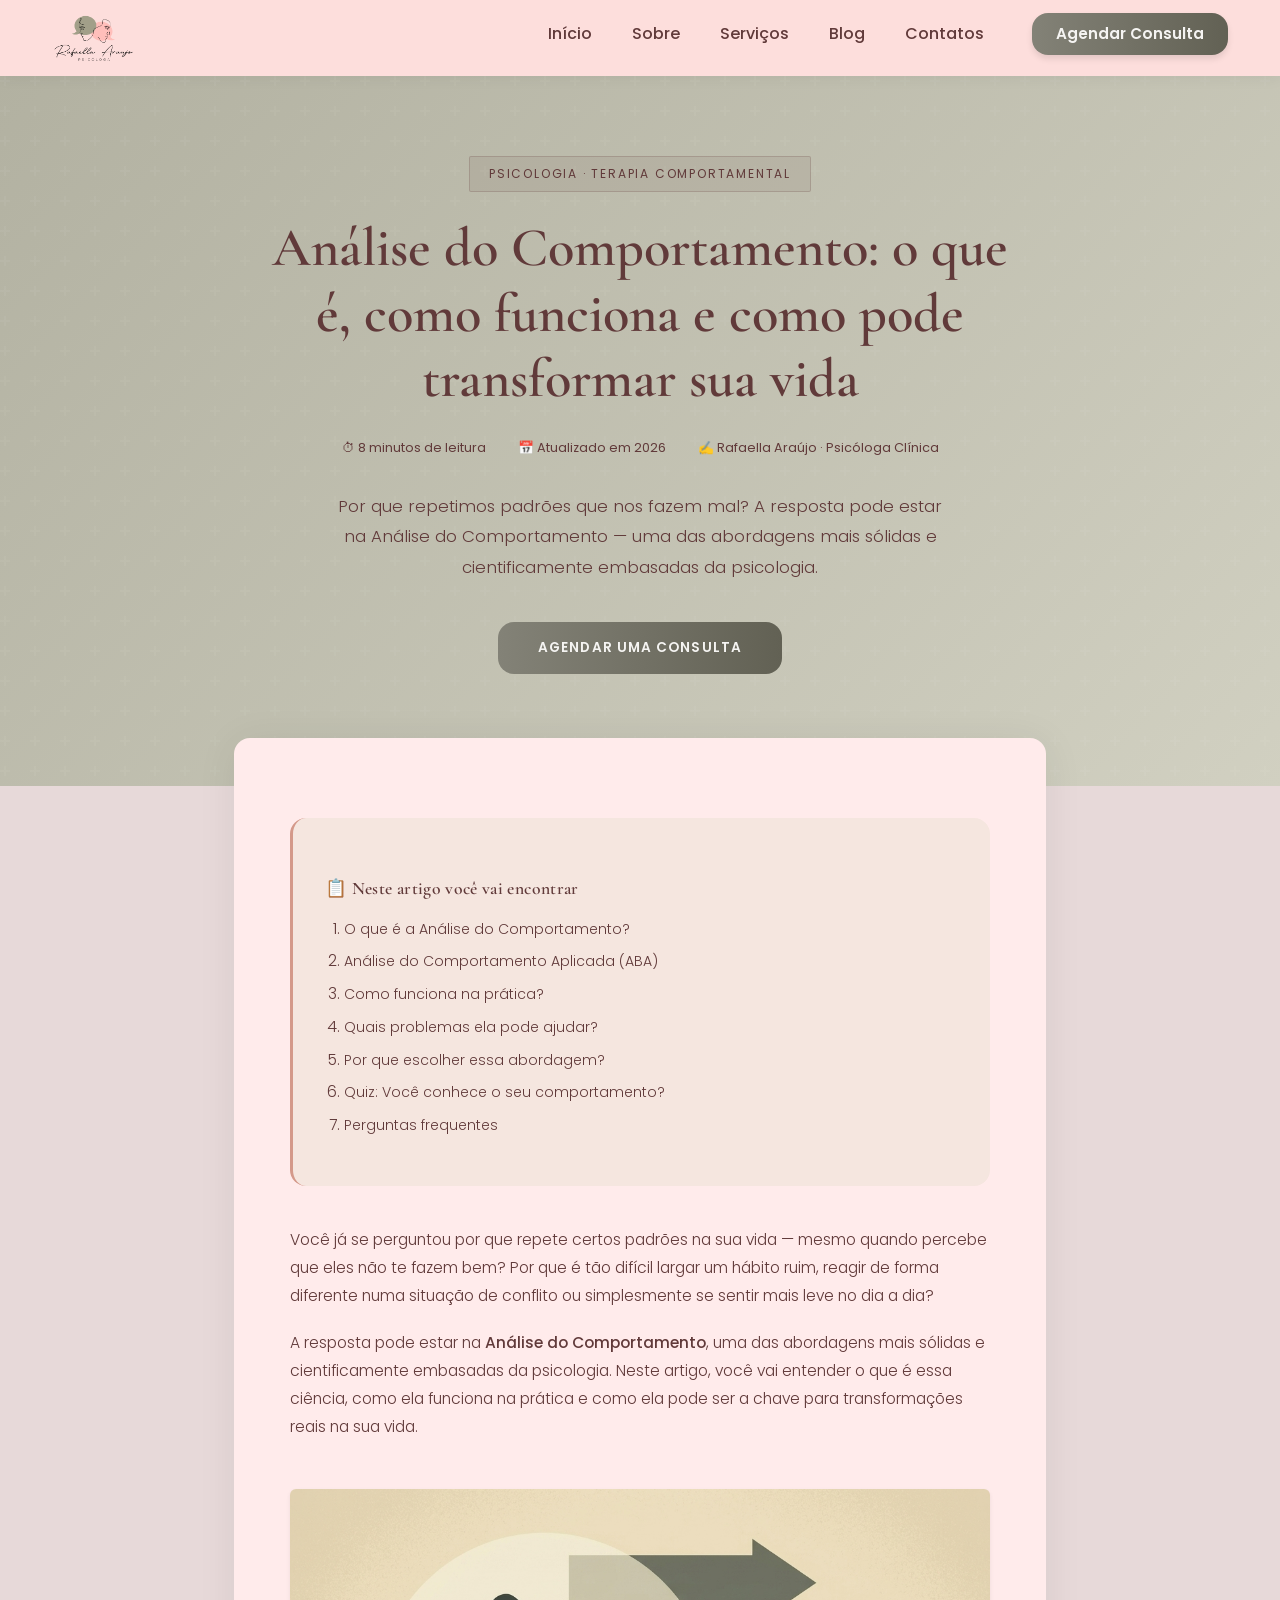
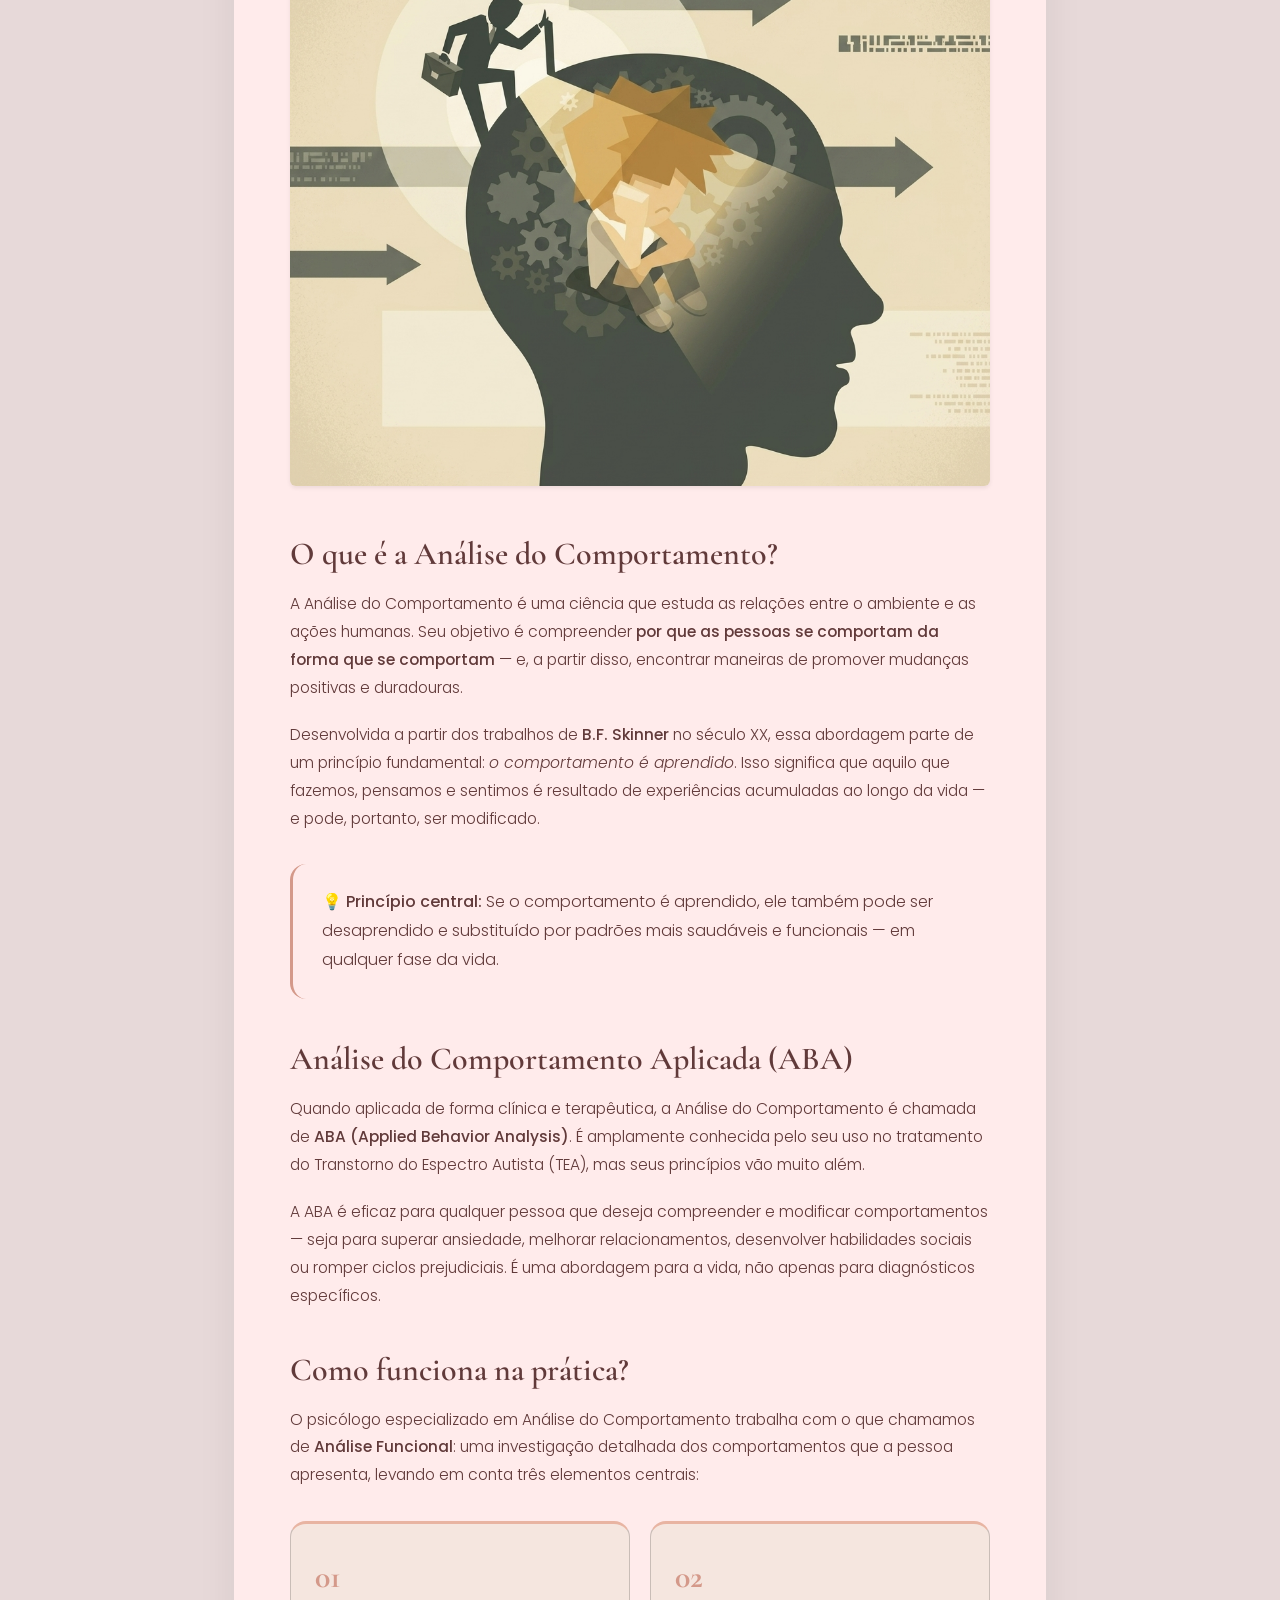
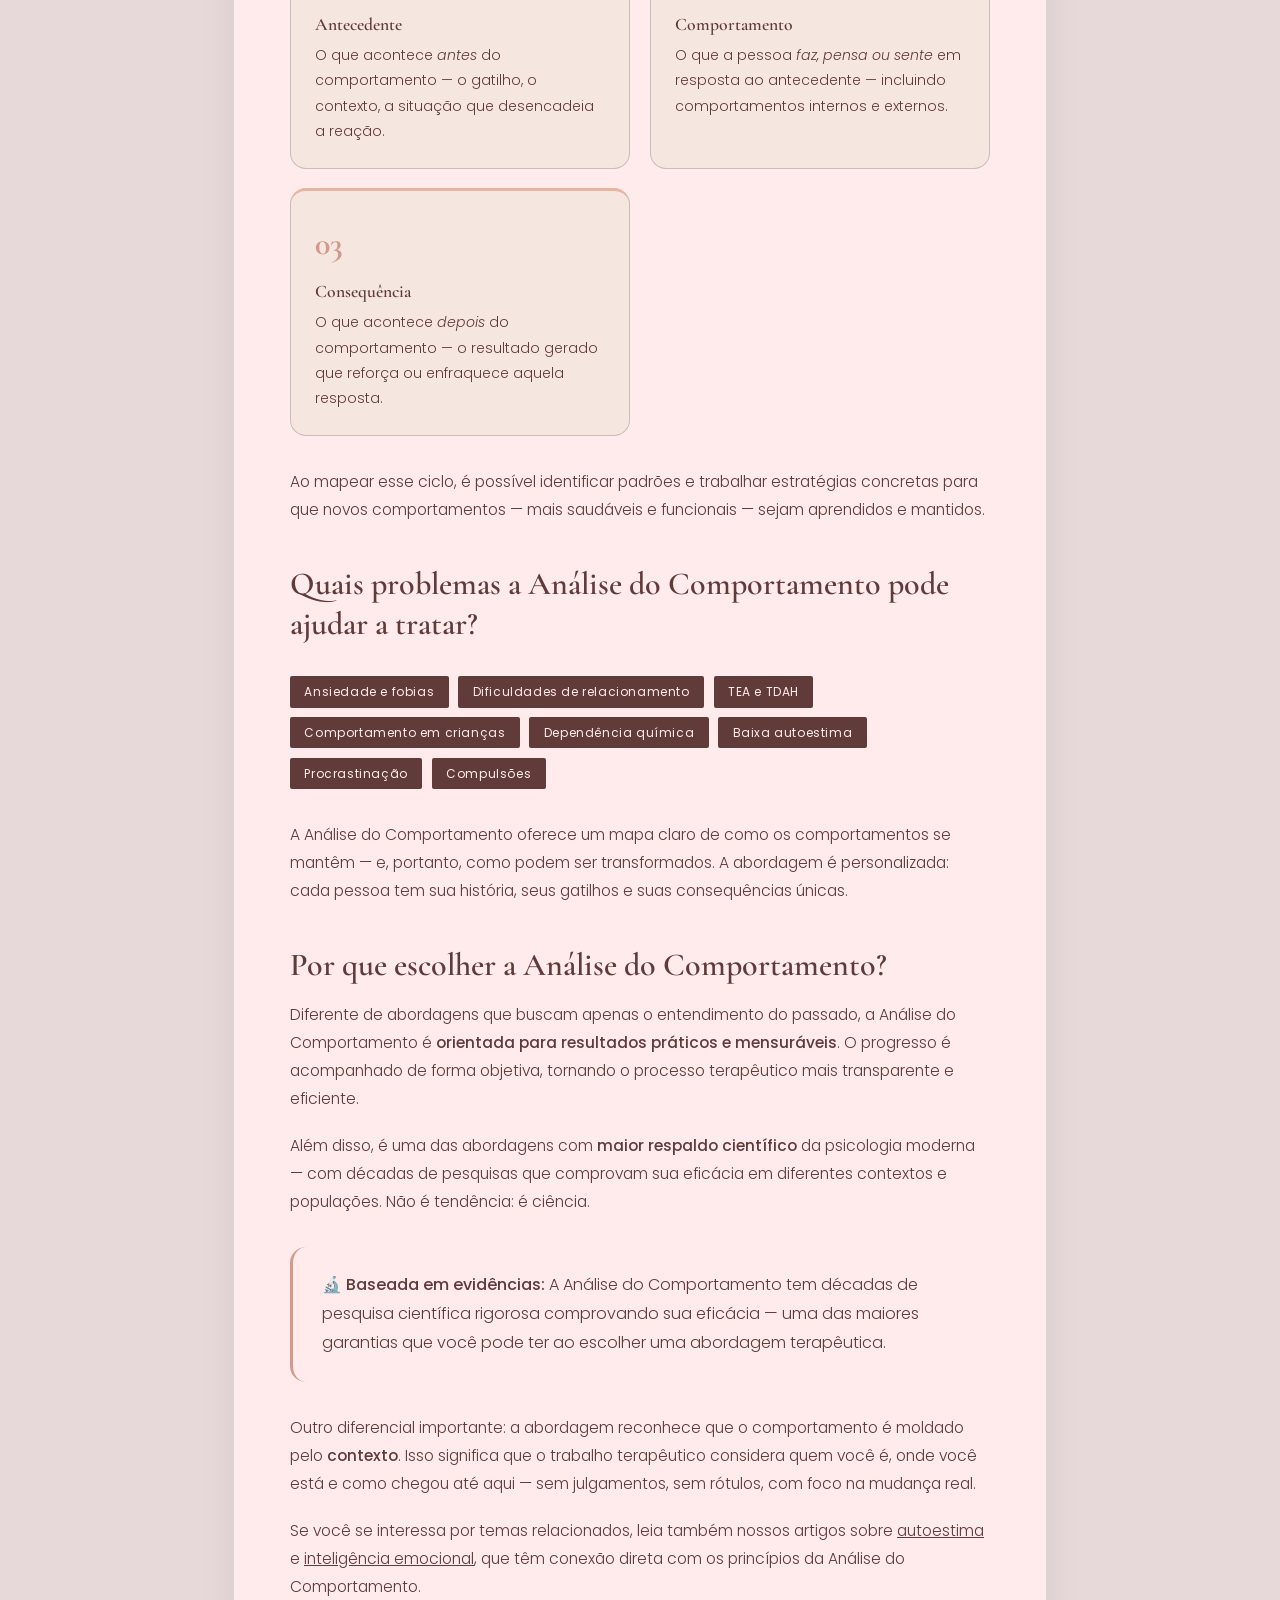
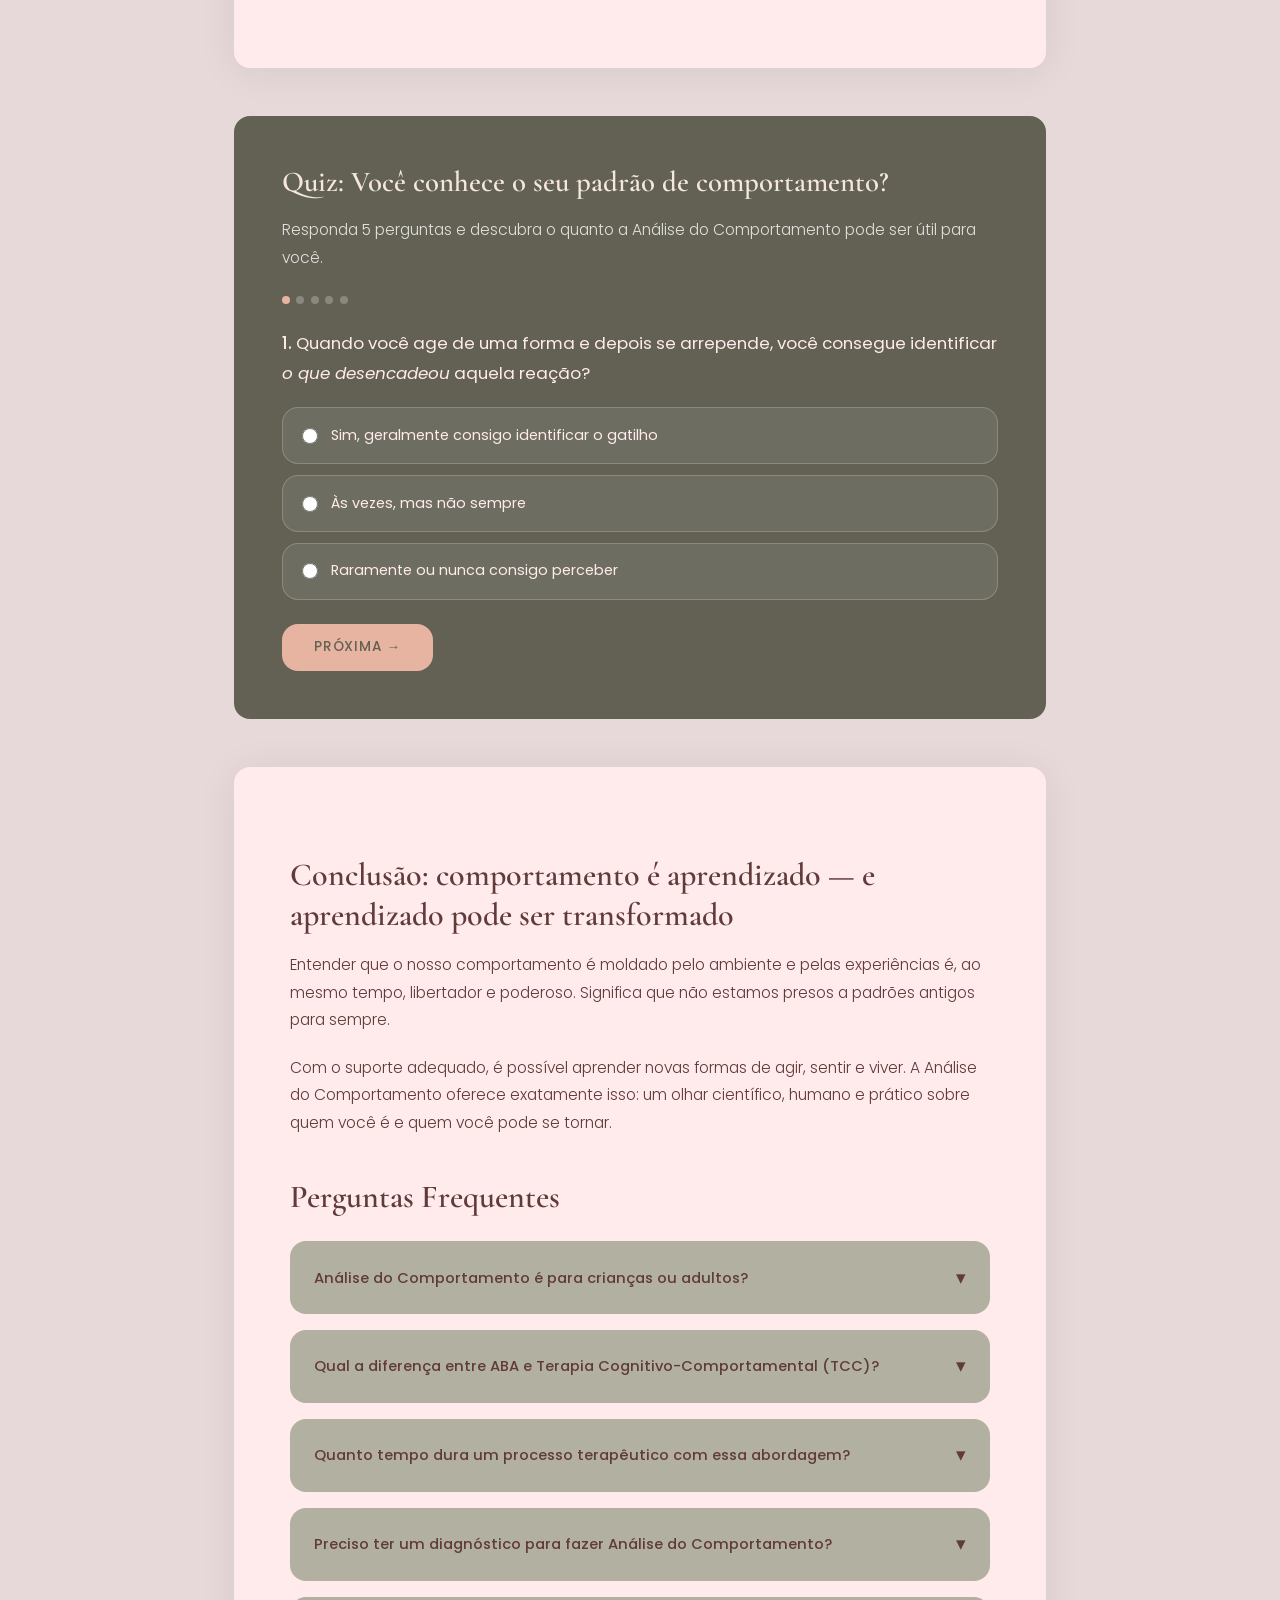
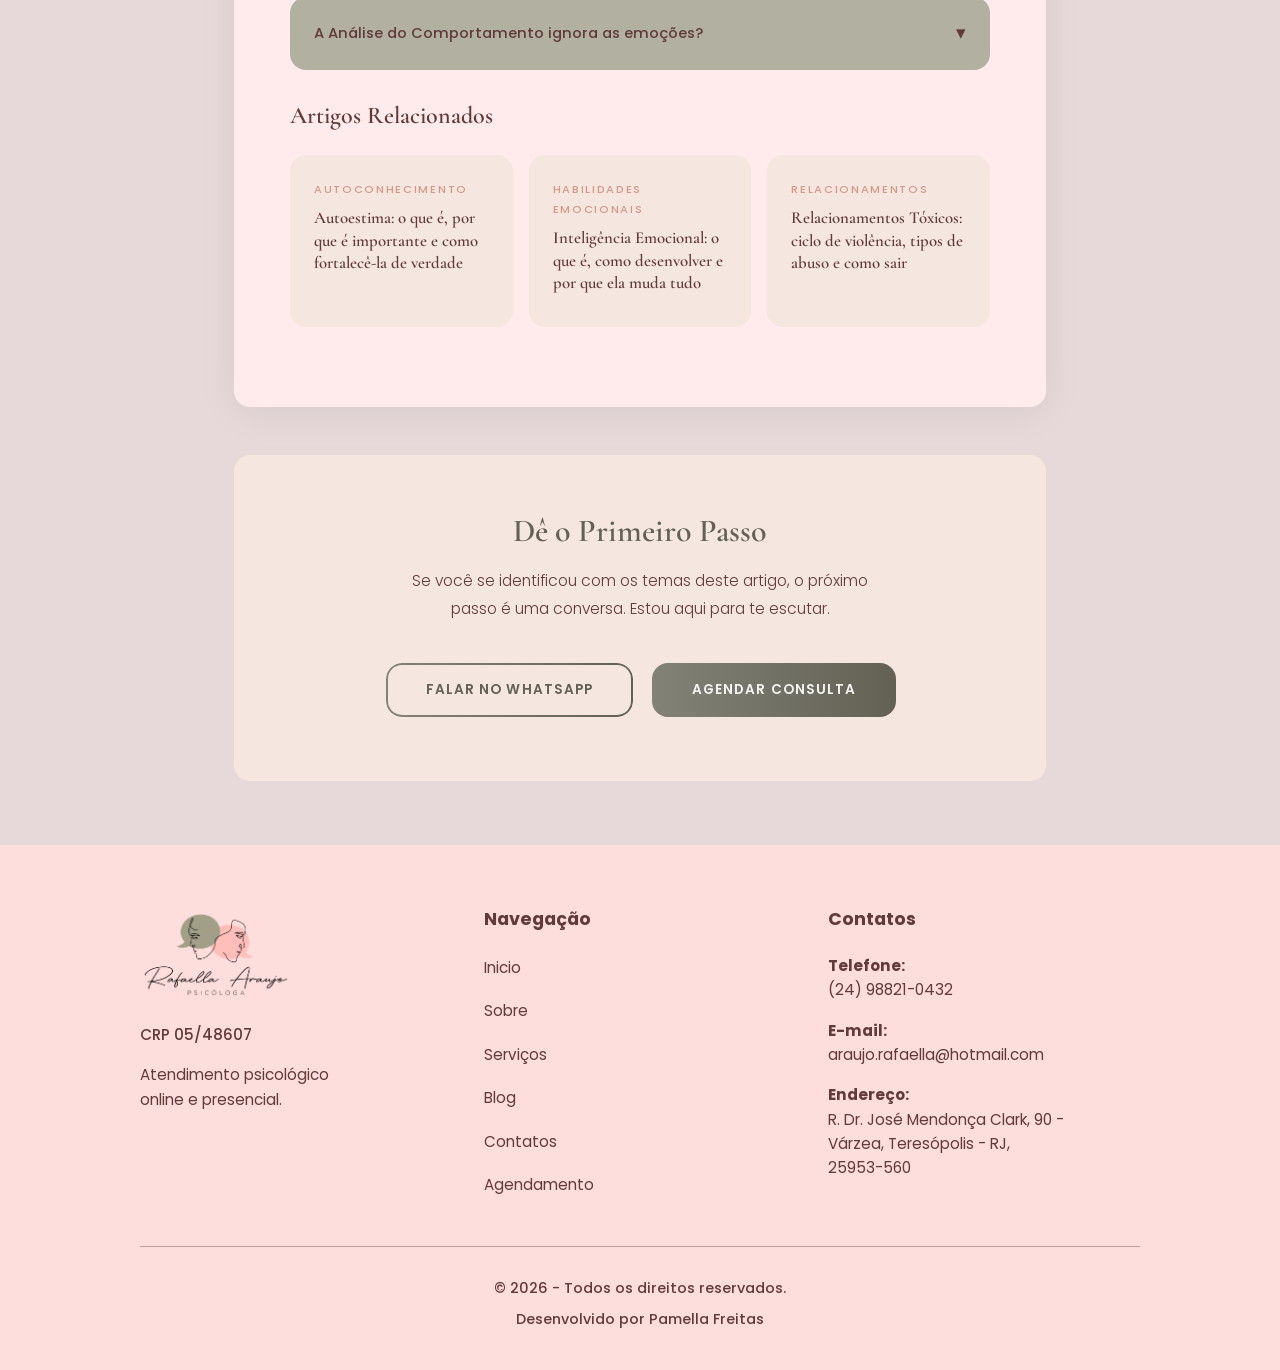
==== index.html @ 33fc3a4e "Atualização do site" ====
<!DOCTYPE html>
<html lang="pt-BR">

<head>
  <meta charset="UTF-8">
  <meta name="viewport" content="width=device-width, initial-scale=1.0">
  <title>Análise do Comportamento: o que é, como funciona e como pode transformar sua vida | Rafaella Araújo</title>
  <meta name="description"
    content="Entenda o que é a Análise do Comportamento, como essa abordagem psicológica funciona na prática e de que forma ela pode ajudar você a mudar hábitos, superar dificuldades emocionais e viver com mais qualidade.">
  <meta name="keywords"
    content="análise do comportamento, terapia comportamental, ABA, modificação de comportamento, psicologia comportamental, análise funcional">
  <meta name="author" content="Rafaella Araújo — Psicóloga Clínica">
  <meta name="robots" content="index, follow">
  <link rel="canonical" href="https://rafaellaaraujo.com.br/blog/analise-do-comportamento">
  <meta property="og:title" content="Análise do Comportamento: o que é, como funciona e como pode transformar sua vida">
  <meta property="og:description"
    content="Entenda o que é a Análise do Comportamento e como ela pode ajudar você a transformar hábitos e superar dificuldades emocionais.">
  <meta property="og:type" content="article">
  <meta property="og:url" content="https://rafaellaaraujo.com.br/blog/analise-do-comportamento">
  <meta property="og:locale" content="pt_BR">
  <meta name="twitter:card" content="summary_large_image">
  <meta name="twitter:title"
    content="Análise do Comportamento: o que é, como funciona e como pode transformar sua vida">
  <meta name="twitter:description" content="Entenda o que é a Análise do Comportamento e como ela pode ajudar você.">
  <script type="application/ld+json">
  {
    "@context": "https://schema.org",
    "@type": "BlogPosting",
    "headline": "Análise do Comportamento: o que é, como funciona e como pode transformar sua vida",
    "description": "Entenda o que é a Análise do Comportamento, como essa abordagem psicológica funciona na prática e de que forma ela pode ajudar você a mudar hábitos, superar dificuldades emocionais e viver com mais qualidade.",
    "author": {"@type": "Person", "name": "Rafaella Araújo", "jobTitle": "Psicóloga Clínica"},
    "publisher": {"@type": "Organization", "name": "Rafaella Araújo Psicologia"},
    "datePublished": "2025-01-01",
    "inLanguage": "pt-BR",
    "url": "https://rafaellaaraujo.com.br/blog/analise-do-comportamento",
    "keywords": ["análise do comportamento", "terapia comportamental", "ABA", "psicologia"]
  }
  </script>
  <link
    href="https://fonts.googleapis.com/css2?family=Cormorant+Garamond:ital,wght@0,300;0,400;0,500;0,600;0,700;1,300;1,400;1,600&family=Poppins:wght@300;400;500;600&display=swap"
    rel="stylesheet">
  <link href="https://cdn.jsdelivr.net/npm/bootstrap@5.3.3/dist/css/bootstrap.min.css" rel="stylesheet"
    integrity="sha384-QWTKZyjpPEjISv5WaRU9OFeRpok6YctnYmDr5pNlyT2bRjXh0JMhjY6hW+ALEwIH" crossorigin="anonymous">
  <link rel="stylesheet" href="blog.css">
</head>

<body>

  <nav class="navbar navbar-expand-lg my-custom-nav" aria-label="Navegação principal">
    <div class="container-fluid container-nav">
      <a class="navbar-brand" href="/">
        <img src="img/logo-rafaela.png" alt="Rafaella Araújo" class="custom-logo">
      </a>
      <button class="navbar-toggler custom-toggler" type="button" data-bs-toggle="collapse" data-bs-target="#navMenu"
        aria-controls="navMenu" aria-expanded="false" aria-label="Toggle navigation">
        <span class="navbar-toggler-icon"></span>
      </button>
      <div class="collapse navbar-collapse" id="navMenu">
        <ul class="navbar-nav ms-auto align-items-center custom-nav-ul">
          <li class="nav-item"><a class="nav-link" href="/">Início</a></li>
          <li class="nav-item"><a class="nav-link" href="/sobre">Sobre</a></li>
          <li class="nav-item"><a class="nav-link" href="/servicos">Serviços</a></li>
          <li class="nav-item"><a class="nav-link" href="/blog">Blog</a></li>
          <li class="nav-item"><a class="nav-link" href="/contatos">Contatos</a></li>
          <li class="nav-item ms-lg-3 mt-3 mt-lg-0"><a class="btn custom-nav-btn" href="https://wa.me/5524988210432"
              target="_blank" rel="noopener noreferrer">Agendar Consulta</a></li>
        </ul>
      </div>
    </div>
  </nav>

  <header class="hero hero-analise">
    <span class="hero-badge">Psicologia · Terapia Comportamental</span>
    <h1>Análise do Comportamento: o que é, como funciona e como pode transformar sua vida</h1>
    <div class="hero-meta">
      <span>⏱ 8 minutos de leitura</span>
      <span>📅 Atualizado em 2026</span>
      <span>✍️ Rafaella Araújo · Psicóloga Clínica</span>
    </div>
    <p class="hero-intro">Por que repetimos padrões que nos fazem mal? A resposta pode estar na Análise do Comportamento
      — uma das abordagens mais sólidas e cientificamente embasadas da psicologia.</p>
    <a href="https://wa.me/5524988210432" class="btn-hero btn-hero-analise" target="_blank"
      rel="noopener noreferrer">Agendar uma Consulta</a>
  </header>

  <div class="page-wrap">
    <article class="article-card">

      <nav class="toc" aria-label="Índice do artigo">
        <h3>📋 Neste artigo você vai encontrar</h3>
        <ol>
          <li><a href="#oque-e">O que é a Análise do Comportamento?</a></li>
          <li><a href="#aba">Análise do Comportamento Aplicada (ABA)</a></li>
          <li><a href="#pratica">Como funciona na prática?</a></li>
          <li><a href="#problemas">Quais problemas ela pode ajudar?</a></li>
          <li><a href="#por-que">Por que escolher essa abordagem?</a></li>
          <li><a href="#quiz">Quiz: Você conhece o seu comportamento?</a></li>
          <li><a href="#faq">Perguntas frequentes</a></li>
        </ol>
      </nav>

      <section>
        <p>Você já se perguntou por que repete certos padrões na sua vida — mesmo quando percebe que eles não te fazem
          bem? Por que é tão difícil largar um hábito ruim, reagir de forma diferente numa situação de conflito ou
          simplesmente se sentir mais leve no dia a dia?</p>
        <p>A resposta pode estar na <strong>Análise do Comportamento</strong>, uma das abordagens mais sólidas e
          cientificamente embasadas da psicologia. Neste artigo, você vai entender o que é essa ciência, como ela
          funciona na prática e como ela pode ser a chave para transformações reais na sua vida.</p>

        <div class="text-center my-5">
          <img src="img/analise-comportamental.png" class="img-fluid rounded shadow-sm"
            alt="Ilustração sobre Análise do Comportamento">
        </div>
      </section>

      <section id="oque-e">
        <h2>O que é a Análise do Comportamento?</h2>
        <p>A Análise do Comportamento é uma ciência que estuda as relações entre o ambiente e as ações humanas. Seu
          objetivo é compreender <strong>por que as pessoas se comportam da forma que se comportam</strong> — e, a
          partir disso, encontrar maneiras de promover mudanças positivas e duradouras.</p>
        <p>Desenvolvida a partir dos trabalhos de <strong>B.F. Skinner</strong> no século XX, essa abordagem parte de um
          princípio fundamental: <em>o comportamento é aprendido</em>. Isso significa que aquilo que fazemos, pensamos e
          sentimos é resultado de experiências acumuladas ao longo da vida — e pode, portanto, ser modificado.</p>
        <div class="highlight">
          <p>💡 <strong>Princípio central:</strong> Se o comportamento é aprendido, ele também pode ser desaprendido e
            substituído por padrões mais saudáveis e funcionais — em qualquer fase da vida.</p>
        </div>
      </section>

      <section id="aba">
        <h2>Análise do Comportamento Aplicada (ABA)</h2>
        <p>Quando aplicada de forma clínica e terapêutica, a Análise do Comportamento é chamada de <strong>ABA (Applied
            Behavior Analysis)</strong>. É amplamente conhecida pelo seu uso no tratamento do Transtorno do Espectro
          Autista (TEA), mas seus princípios vão muito além.</p>
        <p>A ABA é eficaz para qualquer pessoa que deseja compreender e modificar comportamentos — seja para superar
          ansiedade, melhorar relacionamentos, desenvolver habilidades sociais ou romper ciclos prejudiciais. É uma
          abordagem para a vida, não apenas para diagnósticos específicos.</p>
      </section>

      <section id="pratica">
        <h2>Como funciona na prática?</h2>
        <p>O psicólogo especializado em Análise do Comportamento trabalha com o que chamamos de <strong>Análise
            Funcional</strong>: uma investigação detalhada dos comportamentos que a pessoa apresenta, levando em conta
          três elementos centrais:</p>

        <div class="cards-grid">
          <div class="card">
            <div class="card-num">01</div>
            <h4>Antecedente</h4>
            <p>O que acontece <em>antes</em> do comportamento — o gatilho, o contexto, a situação que desencadeia a
              reação.</p>
          </div>
          <div class="card">
            <div class="card-num">02</div>
            <h4>Comportamento</h4>
            <p>O que a pessoa <em>faz, pensa ou sente</em> em resposta ao antecedente — incluindo comportamentos
              internos e externos.</p>
          </div>
          <div class="card">
            <div class="card-num">03</div>
            <h4>Consequência</h4>
            <p>O que acontece <em>depois</em> do comportamento — o resultado gerado que reforça ou enfraquece aquela
              resposta.</p>
          </div>
        </div>

        <p>Ao mapear esse ciclo, é possível identificar padrões e trabalhar estratégias concretas para que novos
          comportamentos — mais saudáveis e funcionais — sejam aprendidos e mantidos.</p>
      </section>

      <section id="problemas">
        <h2>Quais problemas a Análise do Comportamento pode ajudar a tratar?</h2>
        <div class="tags">
          <span class="tag">Ansiedade e fobias</span>
          <span class="tag">Dificuldades de relacionamento</span>
          <span class="tag">TEA e TDAH</span>
          <span class="tag">Comportamento em crianças</span>
          <span class="tag">Dependência química</span>
          <span class="tag">Baixa autoestima</span>
          <span class="tag">Procrastinação</span>
          <span class="tag">Compulsões</span>
        </div>
        <p>A Análise do Comportamento oferece um mapa claro de como os comportamentos se mantêm — e, portanto, como
          podem ser transformados. A abordagem é personalizada: cada pessoa tem sua história, seus gatilhos e suas
          consequências únicas.</p>
      </section>

      <section id="por-que">
        <h2>Por que escolher a Análise do Comportamento?</h2>
        <p>Diferente de abordagens que buscam apenas o entendimento do passado, a Análise do Comportamento é
          <strong>orientada para resultados práticos e mensuráveis</strong>. O progresso é acompanhado de forma
          objetiva, tornando o processo terapêutico mais transparente e eficiente.</p>
        <p>Além disso, é uma das abordagens com <strong>maior respaldo científico</strong> da psicologia moderna — com
          décadas de pesquisas que comprovam sua eficácia em diferentes contextos e populações. Não é tendência: é
          ciência.</p>
        <div class="highlight">
          <p>🔬 <strong>Baseada em evidências:</strong> A Análise do Comportamento tem décadas de pesquisa científica
            rigorosa comprovando sua eficácia — uma das maiores garantias que você pode ter ao escolher uma abordagem
            terapêutica.</p>
        </div>
        <p>Outro diferencial importante: a abordagem reconhece que o comportamento é moldado pelo
          <strong>contexto</strong>. Isso significa que o trabalho terapêutico considera quem você é, onde você está e
          como chegou até aqui — sem julgamentos, sem rótulos, com foco na mudança real.</p>
        <p>Se você se interessa por temas relacionados, leia também nossos artigos sobre <a
            href="autoestima-como-fortalecer.html">autoestima</a> e <a
            href="inteligencia-emocional-como-desenvolver.html">inteligência emocional</a>, que têm conexão direta com
          os princípios da Análise do Comportamento.</p>
      </section>
    </article>

    <!-- QUIZ -->
    <section class="quiz-section" id="quiz" aria-label="Quiz interativo">
      <h2>Quiz: Você conhece o seu padrão de comportamento?</h2>
      <p>Responda 5 perguntas e descubra o quanto a Análise do Comportamento pode ser útil para você.</p>

      <div class="quiz-progress" id="quizProgress">
        <div class="quiz-dot active"></div>
        <div class="quiz-dot"></div>
        <div class="quiz-dot"></div>
        <div class="quiz-dot"></div>
        <div class="quiz-dot"></div>
      </div>

      <div class="quiz-question active" id="q0">
        <p><strong>1.</strong> Quando você age de uma forma e depois se arrepende, você consegue identificar <em>o que
            desencadeou</em> aquela reação?</p>
        <div class="quiz-options">
          <label class="quiz-opt"><input type="radio" name="q0" value="2"> Sim, geralmente consigo identificar o
            gatilho</label>
          <label class="quiz-opt"><input type="radio" name="q0" value="1"> Às vezes, mas não sempre</label>
          <label class="quiz-opt"><input type="radio" name="q0" value="0"> Raramente ou nunca consigo perceber</label>
        </div>
      </div>

      <div class="quiz-question" id="q1">
        <p><strong>2.</strong> Você percebe que repete padrões em situações parecidas (ex: reações em conflitos, hábitos
          difíceis de largar)?</p>
        <div class="quiz-options">
          <label class="quiz-opt"><input type="radio" name="q1" value="0"> Sim, e isso me incomoda bastante</label>
          <label class="quiz-opt"><input type="radio" name="q1" value="1"> Às vezes percebo, mas não sempre</label>
          <label class="quiz-opt"><input type="radio" name="q1" value="2"> Raramente percebo padrões em mim
            mesmo(a)</label>
        </div>
      </div>

      <div class="quiz-question" id="q2">
        <p><strong>3.</strong> Quando tenta mudar um hábito ou comportamento, o quanto você costuma conseguir manter
          essa mudança?</p>
        <div class="quiz-options">
          <label class="quiz-opt"><input type="radio" name="q2" value="2"> Consigo manter com alguma
            consistência</label>
          <label class="quiz-opt"><input type="radio" name="q2" value="1"> Consigo por um tempo, mas depois volto ao
            padrão</label>
          <label class="quiz-opt"><input type="radio" name="q2" value="0"> Geralmente não consigo sustentar a
            mudança</label>
        </div>
      </div>

      <div class="quiz-question" id="q3">
        <p><strong>4.</strong> Você acredita que é possível mudar a forma como você reage a situações difíceis com o
          suporte certo?</p>
        <div class="quiz-options">
          <label class="quiz-opt"><input type="radio" name="q3" value="2"> Sim, acredito plenamente nisso</label>
          <label class="quiz-opt"><input type="radio" name="q3" value="1"> Acredito, mas tenho dúvidas sobre o meu
            caso</label>
          <label class="quiz-opt"><input type="radio" name="q3" value="0"> Tenho dificuldade de acreditar nisso</label>
        </div>
      </div>

      <div class="quiz-question" id="q4">
        <p><strong>5.</strong> Você já buscou ou considera buscar ajuda psicológica para entender melhor seus
          comportamentos?</p>
        <div class="quiz-options">
          <label class="quiz-opt"><input type="radio" name="q4" value="2"> Sim, já busquei ou estou em processo</label>
          <label class="quiz-opt"><input type="radio" name="q4" value="1"> Estou considerando mas ainda não tomei a
            decisão</label>
          <label class="quiz-opt"><input type="radio" name="q4" value="0"> Ainda não pensei nisso seriamente</label>
        </div>
      </div>

      <div class="quiz-nav">
        <button class="btn-quiz btn-prev" id="prevBtn" style="display:none" onclick="changeQ(-1)">← Anterior</button>
        <button class="btn-quiz btn-next" id="nextBtn" onclick="changeQ(1)">Próxima →</button>
      </div>

      <div class="quiz-result" id="quizResult">
        <h3 id="resultTitle"></h3>
        <p id="resultText"></p>
        <a href="https://wa.me/5524988210432" class="btn-cta" target="_blank" rel="noopener noreferrer">Agendar uma
          Consulta</a>
      </div>
    </section>

    <article class="article-card">
      <section>
        <h2>Conclusão: comportamento é aprendizado — e aprendizado pode ser transformado</h2>
        <p>Entender que o nosso comportamento é moldado pelo ambiente e pelas experiências é, ao mesmo tempo, libertador
          e poderoso. Significa que não estamos presos a padrões antigos para sempre.</p>
        <p>Com o suporte adequado, é possível aprender novas formas de agir, sentir e viver. A Análise do Comportamento
          oferece exatamente isso: um olhar científico, humano e prático sobre quem você é e quem você pode se tornar.
        </p>
      </section>

      <section id="faq">
        <h2>Perguntas Frequentes</h2>
        <div class="faq">
          <div class="faq-item">
            <div class="faq-q" onclick="toggleFaq(this)">
              <span>Análise do Comportamento é para crianças ou adultos?</span>
              <span class="faq-icon">▾</span>
            </div>
            <div class="faq-a">
              <p>A Análise do Comportamento é eficaz para todas as idades. Embora seja muito conhecida no contexto
                infantil (especialmente no tratamento do TEA), seus princípios se aplicam igualmente a adolescentes e
                adultos que buscam compreender e transformar comportamentos, hábitos emocionais ou padrões relacionais.
              </p>
            </div>
          </div>
          <div class="faq-item">
            <div class="faq-q" onclick="toggleFaq(this)">
              <span>Qual a diferença entre ABA e Terapia Cognitivo-Comportamental (TCC)?</span>
              <span class="faq-icon">▾</span>
            </div>
            <div class="faq-a">
              <p>Ambas têm bases comportamentais, mas diferem em ênfase. A TCC foca tanto nos pensamentos quanto nos
                comportamentos, enquanto a ABA foca mais diretamente na análise funcional dos comportamentos e nas
                relações com o ambiente. As duas têm forte embasamento científico e podem ser complementares.</p>
            </div>
          </div>
          <div class="faq-item">
            <div class="faq-q" onclick="toggleFaq(this)">
              <span>Quanto tempo dura um processo terapêutico com essa abordagem?</span>
              <span class="faq-icon">▾</span>
            </div>
            <div class="faq-a">
              <p>O tempo varia de acordo com os objetivos de cada pessoa. Como a Análise do Comportamento é orientada
                por metas específicas e mensuráveis, muitas pessoas percebem avanços significativos em alguns meses.
                Questões mais complexas podem demandar um acompanhamento mais longo — sempre com objetivos claros e
                acompanhamento do progresso.</p>
            </div>
          </div>
          <div class="faq-item">
            <div class="faq-q" onclick="toggleFaq(this)">
              <span>Preciso ter um diagnóstico para fazer Análise do Comportamento?</span>
              <span class="faq-icon">▾</span>
            </div>
            <div class="faq-a">
              <p>Não. Você não precisa ter nenhum diagnóstico. Qualquer pessoa que queira compreender melhor seus
                padrões de comportamento, superar dificuldades emocionais ou desenvolver novas habilidades pode se
                beneficiar dessa abordagem.</p>
            </div>
          </div>
          <div class="faq-item">
            <div class="faq-q" onclick="toggleFaq(this)">
              <span>A Análise do Comportamento ignora as emoções?</span>
              <span class="faq-icon">▾</span>
            </div>
            <div class="faq-a">
              <p>Não. As emoções são consideradas comportamentos privados — e, portanto, fazem parte do objeto de estudo
                e do trabalho terapêutico. A Análise do Comportamento entende que sentimentos são influenciados pelo
                ambiente e podem ser compreendidos e transformados da mesma forma que comportamentos externos.</p>
            </div>
          </div>
        </div>
      </section>

      <section class="related">
        <h3>Artigos Relacionados</h3>
        <div class="related-grid">
          <a href="autoestima-como-fortalecer.html" class="related-card">
            <span class="cat">Autoconhecimento</span>
            <h4>Autoestima: o que é, por que é importante e como fortalecê-la de verdade</h4>
          </a>
          <a href="inteligencia-emocional-como-desenvolver.html" class="related-card">
            <span class="cat">Habilidades Emocionais</span>
            <h4>Inteligência Emocional: o que é, como desenvolver e por que ela muda tudo</h4>
          </a>
          <a href="relacionamentos-toxicos-ciclo-de-violencia.html" class="related-card">
            <span class="cat">Relacionamentos</span>
            <h4>Relacionamentos Tóxicos: ciclo de violência, tipos de abuso e como sair</h4>
          </a>
        </div>
      </section>
    </article>

    <div class="cta-section">
      <h2>Dê o Primeiro Passo</h2>
      <p>Se você se identificou com os temas deste artigo, o próximo passo é uma conversa. Estou aqui para te escutar.
      </p>
      <a href="https://wa.me/5524988210432" class="btn-cta btn-whatsapp" target="_blank" rel="noopener noreferrer">Falar
        no WhatsApp</a>
      <a href="https://wa.me/5524988210432" class="btn-cta" target="_blank" rel="noopener noreferrer">Agendar
        Consulta</a>
    </div>
  </div>

  <footer class="custom-footer">
    <div class="footer-container">
      <div class="footer-col footer-col-1">
        <img src="img/logo-rafaela.png" alt="Rafaella Araújo">
        <p style="font-weight: 500; font-size: 0.95rem;">CRP 05/48607</p>
        <p>Atendimento psicológico<br>online e presencial.</p>
      </div>
      <div class="footer-col footer-col-2">
        <h4>Navegação</h4>
        <nav>
          <a href="/">Inicio</a>
          <a href="/sobre">Sobre</a>
          <a href="/servicos">Serviços</a>
          <a href="/blog">Blog</a>
          <a href="/contatos">Contatos</a>
          <a href="https://wa.me/5524988210432" target="_blank" rel="noopener noreferrer">Agendamento</a>
        </nav>
      </div>
      <div class="footer-col footer-col-3">
        <h4>Contatos</h4>
        <p><strong>Telefone:</strong><br>(24) 98821-0432</p>
        <p><strong>E-mail:</strong><br><a href="mailto:araujo.rafaella@hotmail.com">araujo.rafaella@hotmail.com</a></p>
        <p><strong>Endereço:</strong><br>R. Dr. José Mendonça Clark, 90 -<br>Várzea, Teresópolis - RJ,<br>25953-560</p>
      </div>
    </div>
    <div class="footer-bottom">
      <p>© 2026 - Todos os direitos reservados.</p>
      <p>Desenvolvido por <strong>Pamella Freitas</strong></p>
    </div>
  </footer>

  <script>
    const quizResultsData = [
      { minPct: 80, title: '🌿 Você tem boa consciência comportamental!', text: 'Você já identifica gatilhos e percebe seus padrões com clareza. A Análise do Comportamento pode aprofundar ainda mais esse autoconhecimento e ajudá-la a fazer mudanças mais precisas e duradouras.' },
      { minPct: 50, title: '🌱 Você está no caminho certo', text: 'Você tem alguma consciência dos seus padrões, mas há espaço para desenvolver mais. Com o apoio da Análise do Comportamento, você pode aprender a identificar gatilhos, modificar respostas e construir hábitos mais saudáveis.' },
      { minPct: 0, title: '🌸 Este pode ser um momento de descoberta', text: 'Muitas pessoas não têm clareza sobre seus padrões — e isso é completamente normal. A Análise do Comportamento começa exatamente aqui: ajudando você a mapear o que acontece antes, durante e depois dos seus comportamentos.' }
    ];
  </script>
  <script src="blog.js"></script>
  <script src="https://cdn.jsdelivr.net/npm/bootstrap@5.3.3/dist/js/bootstrap.bundle.min.js"
    integrity="sha384-YvpcrYf0tY3lHB60NNkmXc5s9fDVZLESaAA55NDzOxhy9GkcIdslK1eN7N6jIeHz"
    crossorigin="anonymous"></script>
</body>

</html>
---- blog.css ----
:root {
  --rosa: #e8b4a2;
  --rosa-claro: #f5e6df;
  --rosa-medio: #d4998a;
  --texto: #613A3A;
  --texto-claro: #613A3A;
  --verde: #613A3A;
  --verde-claro: #613A3A;
  --verde-musgo: #626154;
  --branco: #ffebeb;
  --dourado: #c9a87c;
  --azul-slate: #4a5a6e;
  --alerta: #c0392b;
  --alerta-bg: #fdf0ee;
}

*,
*::before,
*::after {
  margin: 0;
  padding: 0;
  box-sizing: border-box;
}

html {
  scroll-behavior: smooth;
}

body {
  font-family: 'Poppins', sans-serif;
  color: var(--texto);
  background: #e7d9d9;
  line-height: 1.8;
  font-size: 16px;
}

/* ── NAV ── */
.my-custom-nav {
  background-color: #FDDEDC !important;
  font-family: 'Poppins', sans-serif;
  box-shadow: 0 1px 16px rgba(0, 0, 0, 0.06);
  padding: 0.5rem 2rem;
  position: sticky;
  top: 0;
  z-index: 1000;
}

.container-nav {
  max-width: 1200px;
  margin: 0 auto;
}

.custom-logo {
  height: 50px;
  /* Adjust according to the image */
  width: auto;
}

.custom-nav-ul .nav-link {
  color: #613A3A !important;
  font-weight: 500;
  font-size: 1rem;
  text-transform: none;
  margin-right: 1.5rem;
  transition: opacity 0.3s;
}

.custom-nav-ul .nav-link:hover {
  opacity: 0.8;
}

.custom-nav-btn {
  background: linear-gradient(to left, #626154, #838277) !important;
  color: #F5F4F2 !important;
  border-radius: 16px !important;
  padding: 0.6rem 1.5rem !important;
  font-size: 0.95rem !important;
  font-weight: 600 !important;
  border: none !important;
  box-shadow: 0 4px 6px rgba(0, 0, 0, 0.1);
  font-family: 'Poppins', sans-serif !important;
}

.custom-nav-btn:hover {
  transform: translateY(-2px);
  box-shadow: 0 6px 12px rgba(0, 0, 0, 0.15);
}

.custom-toggler {
  border-color: transparent !important;
}

.custom-toggler:focus {
  box-shadow: 0 0 0 0.1rem rgba(97, 58, 58, 0.25) !important;
}

.custom-toggler .navbar-toggler-icon {
  background-image: url("data:image/svg+xml;charset=utf8,%3Csvg viewBox='0 0 30 30' xmlns='http://www.w3.org/2000/svg'%3E%3Cpath stroke='%23613A3A' stroke-width='2' stroke-linecap='round' stroke-miterlimit='10' d='M4 7h22M4 15h22M4 23h22'/%3E%3C/svg%3E") !important;
}

/* ── HERO ── */
.hero {
  color: #613A3A;
  padding: 5rem 2rem 7rem;
  text-align: center;
  position: relative;
  overflow: hidden;
}

.hero-analise {
  background: linear-gradient(135deg, #B2B1A1 0%, #D1D0C1 100%);
}

.hero-autoestima {
  background: linear-gradient(135deg, #EBC2BF 0%, #F7DEDC 100%);
}

.hero-inteligencia {
  background: linear-gradient(135deg, #B2B1A1 0%, #D1D0C1 100%);
}

.hero-relacionamentos {
  background: linear-gradient(135deg, #EBC2BF 0%, #F7DEDC 100%);
}

.hero-analise::before,
.hero-relacionamentos::before {
  content: '';
  position: absolute;
  inset: 0;
  pointer-events: none;
  background: url("data:image/svg+xml,%3Csvg width='60' height='60' viewBox='0 0 60 60' xmlns='http://www.w3.org/2000/svg'%3E%3Cg fill='none' fill-rule='evenodd'%3E%3Cg fill='%23ffffff' fill-opacity='0.04'%3E%3Cpath d='M36 34v-4h-2v4h-4v2h4v4h2v-4h4v-2h-4zm0-30V0h-2v4h-4v2h4v4h2V6h4V4h-4zM6 34v-4H4v4H0v2h4v4h2v-4h4v-2H6zM6 4V0H4v4H0v2h4v4h2V6h4V4H6z'/%3E%3C/g%3E%3C/g%3E%3C/svg%3E");
}

.hero-autoestima::before {
  content: '';
  position: absolute;
  inset: 0;
  pointer-events: none;
  background: url("data:image/svg+xml,%3Csvg width='60' height='60' viewBox='0 0 60 60' xmlns='http://www.w3.org/2000/svg'%3E%3Cg fill='none'%3E%3Cg fill='%23ffffff' fill-opacity='0.05'%3E%3Ccircle cx='30' cy='30' r='20'/%3E%3C/g%3E%3C/g%3E%3C/svg%3E");
}

.hero-inteligencia::before {
  content: '';
  position: absolute;
  inset: 0;
  pointer-events: none;
  background: url("data:image/svg+xml,%3Csvg width='80' height='80' viewBox='0 0 80 80' xmlns='http://www.w3.org/2000/svg'%3E%3Cg fill='%23ffffff' fill-opacity='0.03'%3E%3Cpath d='M40 0l40 40-40 40L0 40z'/%3E%3C/g%3E%3C/svg%3E");
}

.hero-badge {
  position: relative;
  z-index: 2;
  display: inline-block;
  background: rgba(97, 58, 58, 0.08);
  border: 1px solid rgba(97, 58, 58, 0.2);
  color: #613A3A;
  font-size: 0.75rem;
  letter-spacing: 0.15em;
  text-transform: uppercase;
  padding: 0.4rem 1.2rem;
  border-radius: 2px;
  margin-bottom: 1.5rem;
  font-family: 'Poppins', sans-serif;
  font-weight: 400;
}

.hero h1 {
  position: relative;
  z-index: 2;
  font-family: 'Cormorant Garamond', serif;
  font-size: clamp(2rem, 5vw, 3.4rem);
  font-weight: 600;
  line-height: 1.2;
  max-width: 780px;
  margin: 0 auto 1.5rem;
}

.hero-meta {
  position: relative;
  z-index: 2;
  display: flex;
  justify-content: center;
  gap: 2rem;
  flex-wrap: wrap;
  font-size: 0.8rem;
  opacity: 1;
  margin-bottom: 2rem;
}

.hero-meta span::before {
  margin-right: 0.4rem;
}

.hero-intro {
  position: relative;
  z-index: 2;
  font-size: 1.05rem;
  max-width: 620px;
  margin: 0 auto 2.5rem;
  opacity: 1;
  font-weight: 300;
}

.hero-intro-italic {
  font-style: italic;
}

.btn-hero {
  position: relative;
  z-index: 5;
  display: inline-block;
  padding: 0.85rem 2.5rem;
  border-radius: 16px;
  font-size: 0.85rem;
  font-weight: 600;
  text-decoration: none;
  letter-spacing: 0.08em;
  text-transform: uppercase;
  transition: transform .3s, box-shadow .3s;
  background: linear-gradient(to left, #626154, #838277);
  color: #F5F4F2;
  border: none;
  opacity: 1 !important;
}

.btn-hero:hover {
  transform: translateY(-3px);
  box-shadow: 0 8px 24px rgba(0, 0, 0, 0.2);
  opacity: 1 !important;
}

/* ── LAYOUT ── */
.page-wrap {
  max-width: 860px;
  margin: -3rem auto 4rem;
  padding: 0 1.5rem;
  position: relative;
  z-index: 10;
}

.article-card {
  background: var(--branco);
  border-radius: 16px;
  padding: 3rem 3.5rem;
  box-shadow: 0 4px 40px rgba(0, 0, 0, 0.07);
  margin-bottom: 2rem;
}

/* ── TOC ── */
.toc {
  background: var(--rosa-claro);
  border-left: 3px solid var(--rosa-medio);
  padding: 1.8rem 2rem;
  margin: 2rem 0 2.5rem;
  border-radius: 16px;
}

.toc h3 {
  font-family: 'Cormorant Garamond', serif;
  font-size: 1.1rem;
  color: var(--verde);
  margin-bottom: 1rem;
  font-weight: 600;
  letter-spacing: 0.02em;
}

.toc ol {
  padding-left: 1.2rem;
}

.toc li {
  margin: 0.4rem 0;
}

.toc a {
  color: var(--verde-claro);
  text-decoration: none;
  font-size: 0.88rem;
  transition: color .2s;
}

.toc a:hover {
  color: var(--verde);
  text-decoration: underline;
}

/* ── TYPOGRAPHY ── */
h2 {
  font-family: 'Cormorant Garamond', serif;
  font-size: clamp(1.5rem, 3vw, 2rem);
  font-weight: 600;
  color: var(--verde);
  margin: 2.5rem 0 1rem;
  line-height: 1.25;
}

h3 {
  font-family: 'Cormorant Garamond', serif;
  font-size: 1.35rem;
  font-weight: 600;
  color: var(--verde-musgo);
  margin: 2rem 0 0.8rem;
}

p {
  margin-bottom: 1.2rem;
  color: var(--texto-claro);
  font-weight: 300;
  font-size: 0.97rem;
}

strong {
  color: var(--texto);
  font-weight: 500;
}

ul,
ol {
  padding-left: 1.4rem;
  margin-bottom: 1.2rem;
}

li {
  color: var(--texto-claro);
  font-size: 0.97rem;
  font-weight: 300;
  margin-bottom: 0.5rem;
  line-height: 1.7;
}

li strong {
  color: var(--verde);
}

a {
  color: #613A3A;
  text-decoration: underline;
}

/* ── HIGHLIGHT BOX ── */
.highlight {
  background: var(--bege-escuro);
  border-left: 3px solid var(--rosa-medio);
  padding: 1.5rem 1.8rem;
  margin: 2rem 0;
  border-radius: 16px;
}

.highlight p {
  margin: 0;
  font-size: 1rem;
  color: var(--texto);
}

.highlight-dourado {
  border-left-color: var(--dourado);
}

.highlight-dourado p {
  font-style: italic;
}

.alerta {
  background: var(--alerta-bg);
  border-left: 3px solid var(--alerta);
  padding: 1.5rem 1.8rem;
  margin: 2rem 0;
  border-radius: 16px;
}

.alerta p {
  margin: 0;
  color: #7a1f1f;
  font-size: 0.95rem;
}

/* ── COMPONENTS ── */
/* Cards Analise */
.cards-grid {
  display: grid;
  grid-template-columns: repeat(auto-fit, minmax(240px, 1fr));
  gap: 1.2rem;
  margin: 2rem 0;
}

.card {
  background: var(--rosa-claro);
  padding: 1.5rem;
  border-radius: 16px;
  border-top: 3px solid var(--rosa);
}

.card-num {
  font-family: 'Cormorant Garamond', serif;
  font-size: 2rem;
  color: var(--rosa-medio);
  font-weight: 700;
  margin-bottom: 0.5rem;
}

.card h4 {
  font-family: 'Cormorant Garamond', serif;
  font-size: 1.1rem;
  color: var(--verde);
  margin-bottom: 0.5rem;
  font-weight: 600;
}

.card p {
  font-size: 0.88rem;
  margin: 0;
}

.tags {
  display: flex;
  flex-wrap: wrap;
  gap: 0.6rem;
  margin: 2rem 0;
}

.tag {
  background: var(--verde);
  color: var(--branco);
  font-size: 0.75rem;
  padding: 0.3rem 0.9rem;
  border-radius: 2px;
  font-weight: 400;
  letter-spacing: 0.05em;
}

/* Componentes Autoestima */
.estrategia-lista {
  counter-reset: estrategia;
}

.estrategia-item {
  display: flex;
  gap: 1.5rem;
  margin-bottom: 1.8rem;
  align-items: flex-start;
}

.estrategia-num {
  counter-increment: estrategia;
  content: counter(estrategia);
  background: var(--rosa);
  color: var(--verde-musgo);
  width: 40px;
  height: 40px;
  border-radius: 50%;
  display: flex;
  align-items: center;
  justify-content: center;
  font-weight: 700;
  font-size: 1rem;
  flex-shrink: 0;
}

.estrategia-body h3 {
  margin-top: 0;
  margin-bottom: 0.5rem;
  font-size: 1.15rem;
}

.estrategia-body p {
  margin: 0;
}

.sinais-grid {
  display: grid;
  grid-template-columns: repeat(auto-fit, minmax(230px, 1fr));
  gap: 0.8rem;
  margin: 1.5rem 0;
}

.sinal-card {
  background: var(--bege);
  padding: 1rem 1.2rem;
  border-radius: 16px;
  border-left: 3px solid var(--rosa-medio);
  font-size: 0.88rem;
  color: var(--texto-claro);
  font-weight: 300;
}

/* Componentes Inteligencia Emocional */
.pilares {
  display: grid;
  gap: 1.2rem;
  margin: 2rem 0;
}

.pilar {
  display: grid;
  grid-template-columns: 60px 1fr;
  gap: 1.2rem;
  align-items: flex-start;
  background: var(--bege);
  padding: 1.5rem;
  border-radius: 16px;
}

.pilar-num {
  font-family: 'Cormorant Garamond', serif;
  font-size: 2.5rem;
  font-weight: 700;
  color: var(--rosa-medio);
  line-height: 1;
}

.pilar h3 {
  margin: 0 0 0.4rem;
  font-size: 1.1rem;
}

.pilar p {
  margin: 0;
  font-size: 0.88rem;
}

.pratica-grid {
  display: grid;
  grid-template-columns: repeat(auto-fit, minmax(200px, 1fr));
  gap: 1rem;
  margin: 1.5rem 0;
}

.pratica-card {
  background: var(--rosa-claro);
  padding: 1.3rem;
  border-radius: 16px;
  border-bottom: 3px solid var(--rosa);
}

.pratica-card .emoji {
  font-size: 1.5rem;
  margin-bottom: 0.5rem;
  display: block;
}

.pratica-card h4 {
  font-family: 'Cormorant Garamond', serif;
  font-size: 1.2rem;
  color: var(--verde);
  margin-bottom: 0.4rem;
  font-weight: 600;
}

.pratica-card p {
  font-size: 0.83rem;
  margin: 0;
}

/* Componentes Relacionamentos Toxicos */
.ciclo-grid {
  display: grid;
  grid-template-columns: repeat(auto-fit, minmax(200px, 1fr));
  gap: 1rem;
  margin: 2rem 0;
  counter-reset: ciclo;
}

.ciclo-card {
  background: var(--rosa-claro);
  padding: 1.4rem;
  border-radius: 16px;
  position: relative;
}

.ciclo-card::before {
  content: counter(ciclo);
  counter-increment: ciclo;
  position: absolute;
  top: -10px;
  left: 1rem;
  background: var(--rosa-medio);
  color: var(--branco);
  width: 28px;
  height: 28px;
  border-radius: 50%;
  display: flex;
  align-items: center;
  justify-content: center;
  font-size: 0.8rem;
  font-weight: 600;
}

.ciclo-card h4 {
  font-family: 'Cormorant Garamond', serif;
  font-size: 1.1rem;
  color: #8b4040;
  margin-bottom: 0.5rem;
  font-weight: 600;
  margin-top: 0.5rem;
}

.ciclo-card p {
  font-size: 0.86rem;
  margin: 0;
}

.tipo-item {
  border-bottom: 1px solid var(--bege-escuro);
  padding: 1.2rem 0;
}

.tipo-item:last-child {
  border: none;
}

.tipo-item h4 {
  font-family: 'Cormorant Garamond', serif;
  font-size: 1.15rem;
  color: var(--verde);
  margin-bottom: 0.5rem;
  font-weight: 600;
}

.tipo-num {
  color: var(--rosa-medio);
  font-weight: 600;
  font-size: 0.85rem;
  letter-spacing: 0.1em;
  text-transform: uppercase;
  display: block;
  margin-bottom: 0.3rem;
}

.sinais-lista {
  background: var(--bege);
  padding: 1.5rem 2rem;
  border-radius: 16px;
  margin: 1.5rem 0;
}

.sinais-lista li {
  list-style: none;
  padding-left: 1.5rem;
  position: relative;
}

.sinais-lista li::before {
  content: '⚠️';
  position: absolute;
  left: 0;
  font-size: 0.85rem;
}

/* ── QUIZ ── */
.quiz-section {
  background: var(--verde-musgo);
  border-radius: 16px;
  padding: 3rem;
  margin: 3rem 0;
  color: var(--branco);
}

.quiz-section strong {
  color: var(--branco);
}

.quiz-section h2 {
  color: var(--rosa-claro);
  border: none;
  margin-top: 0;
  font-size: 1.8rem;
}

.quiz-section p {
  color: rgba(255, 255, 255, 0.8);
}

.quiz-progress {
  display: flex;
  gap: 0.4rem;
  margin: 1.5rem 0;
}

.quiz-dot {
  width: 8px;
  height: 8px;
  border-radius: 50%;
  background: rgba(255, 255, 255, 0.25);
  transition: background .3s;
}

.quiz-dot.active {
  background: var(--rosa);
}

.quiz-question {
  display: none;
  animation: fadeIn .4s ease;
}

.quiz-question.active {
  display: block;
}

@keyframes fadeIn {
  from {
    opacity: 0;
    transform: translateY(8px);
  }

  to {
    opacity: 1;
    transform: translateY(0);
  }
}

.quiz-question p {
  font-size: 1.05rem;
  color: var(--branco);
  font-weight: 400;
  margin-bottom: 1.2rem;
}

.quiz-options {
  display: grid;
  gap: 0.7rem;
}

.quiz-opt {
  background: rgba(255, 255, 255, 0.08);
  border: 1px solid rgba(255, 255, 255, 0.2);
  border-radius: 16px;
  padding: 0.9rem 1.2rem;
  cursor: pointer;
  transition: all .25s;
  display: flex;
  align-items: center;
  gap: 0.8rem;
  font-size: 0.9rem;
  color: var(--branco);
}

.quiz-opt:hover {
  background: rgba(255, 255, 255, 0.16);
  border-color: var(--rosa);
}

.quiz-opt input[type="radio"] {
  accent-color: var(--rosa);
  width: 16px;
  height: 16px;
  flex-shrink: 0;
}

.quiz-nav {
  display: flex;
  gap: 1rem;
  margin-top: 1.5rem;
  flex-wrap: wrap;
}

.btn-quiz {
  padding: 0.7rem 2rem;
  border: none;
  border-radius: 16px;
  cursor: pointer;
  font-family: 'Poppins', sans-serif;
  font-size: 0.85rem;
  font-weight: 500;
  letter-spacing: 0.06em;
  text-transform: uppercase;
  transition: all .25s;
}

.btn-next {
  background: var(--rosa);
  color: var(--verde-musgo);
}

.btn-next:hover {
  background: #e8a090;
  transform: translateY(-2px);
}

.btn-prev {
  background: transparent;
  color: var(--branco);
  border: 1px solid rgba(255, 255, 255, 0.3);
}

.btn-prev:hover {
  border-color: var(--rosa);
}

.quiz-result {
  display: none;
  background: rgba(255, 255, 255, 0.1);
  backdrop-filter: blur(8px);
  border: 1px solid rgba(255, 255, 255, 0.2);
  border-radius: 16px;
  padding: 2rem;
  text-align: center;
  animation: fadeIn .5s ease;
}

.quiz-result.show {
  display: block;
}

.quiz-result h3 {
  font-family: 'Cormorant Garamond', serif;
  font-size: 1.8rem;
  color: var(--rosa-claro);
  margin-bottom: 1rem;
}

.quiz-result p {
  color: rgba(255, 255, 255, 0.85);
  font-size: 0.95rem;
}

.quiz-result .btn-cta {
  display: inline-block;
  margin-top: 1.5rem;
  background: linear-gradient(to left, #EBC2BF, #FDDEDC);
  color: #613A3A;
  border: none;
  padding: 0.8rem 2.2rem;
  border-radius: 16px;
  font-weight: 600;
  font-size: 0.85rem;
  text-decoration: none;
  letter-spacing: 0.06em;
  text-transform: uppercase;
  transition: all .3s;
}

.quiz-result .btn-cta:hover {
  transform: translateY(-2px);
  opacity: 0.9;
}

/* ── FAQ ── */
.faq {
  margin: 1.5rem 0;
}

.faq-item {
  background-color: #B2B1A1;
  border-radius: 16px;
  margin-bottom: 1rem;
  border: none;
  overflow: hidden;
}

.faq-q {
  display: flex;
  justify-content: space-between;
  align-items: center;
  padding: 1.2rem 1.5rem;
  cursor: pointer;
  gap: 1rem;
}

.faq-q span:first-child {
  font-family: 'Poppins', sans-serif;
  font-size: 0.92rem;
  font-weight: 500;
  color: #613A3A;
}

.faq-icon {
  color: #613A3A;
  font-size: 1.2rem;
  flex-shrink: 0;
  transition: transform .3s;
}

.faq-item.open .faq-icon {
  transform: rotate(180deg);
}

.faq-a {
  max-height: 0;
  overflow: hidden;
  transition: all 0.4s ease-in-out;
  background-color: transparent;
}

.faq-item.open .faq-a {
  background-color: #FDDEDC;
  max-height: 600px;
}

.faq-a p {
  font-size: 0.9rem;
  color: #613A3A;
  margin: 0;
  padding: 1.5rem;
}

/* ── CTA SECTION ── */
.cta-section {
  background: var(--rosa-claro);
  border-radius: 16px;
  padding: 3.5rem;
  text-align: center;
  margin: 3rem 0 2rem;
}

.cta-section h2 {
  color: var(--verde-musgo);
  margin-top: 0;
}

.cta-section p {
  max-width: 500px;
  margin: 0 auto 2rem;
}

.btn-cta {
  display: inline-block;
  background: linear-gradient(to left, #626154, #838277);
  border: none;
  color: #F5F4F2;
  padding: 0.9rem 2.5rem;
  border-radius: 16px;
  font-size: 0.85rem;
  font-weight: 600;
  text-decoration: none;
  letter-spacing: 0.08em;
  text-transform: uppercase;
  transition: all .3s;
  margin: 0.4rem;
}

.btn-cta:hover {
  opacity: 0.9;
  transform: translateY(-2px);
}

.btn-whatsapp {
  position: relative;
  background: transparent !important;
  border: 2px solid transparent !important;
  color: #626154 !important;
  z-index: 1;
}

.btn-whatsapp::before {
  content: "";
  position: absolute;
  inset: 0;
  border-radius: 16px;
  padding: 2px;
  background: linear-gradient(to left, #626154, #838277);
  -webkit-mask: linear-gradient(#fff 0 0) content-box, linear-gradient(#fff 0 0);
  -webkit-mask-composite: xor;
  mask-composite: exclude;
  z-index: -1;
}

.btn-whatsapp:hover {
  transform: translateY(-2px);
  opacity: 0.9;
}

/* ── RELATED POSTS ── */
.related {
  margin: 2rem 0;
}

.related h3 {
  font-family: 'Cormorant Garamond', serif;
  font-size: 1.5rem;
  color: var(--verde);
  margin-bottom: 1.5rem;
}

.related-grid {
  display: grid;
  grid-template-columns: repeat(auto-fit, minmax(220px, 1fr));
  gap: 1rem;
}

.related-card {
  background: var(--rosa-claro);
  padding: 1.5rem;
  border-radius: 16px;
  text-decoration: none;
  border: 1px solid var(--bege-escuro);
  transition: all .3s;
  display: block;
}

.related-card:hover {
  box-shadow: 0 6px 24px rgba(0, 0, 0, 0.08);
  transform: translateY(-3px);
  border-color: var(--rosa);
}

.related-card .cat {
  font-size: 0.7rem;
  letter-spacing: 0.15em;
  text-transform: uppercase;
  color: var(--rosa-medio);
  font-weight: 500;
  margin-bottom: 0.5rem;
  display: block;
}

.related-card h4 {
  font-family: 'Cormorant Garamond', serif;
  font-size: 1.05rem;
  color: var(--verde);
  font-weight: 600;
  line-height: 1.35;
}

/* ── FOOTER ── */
.custom-footer {
  background-color: #FDDEDC;
  color: #613A3A;
  font-family: 'Poppins', sans-serif;
  padding: 4rem 2rem 2rem;
}

.footer-container {
  display: grid;
  grid-template-columns: 1fr 1fr 1fr;
  gap: 2rem;
  max-width: 1000px;
  margin: 0 auto;
}

.footer-col-1 img {
  height: 90px;
  width: auto;
  margin-bottom: 1.5rem;
}

.footer-col h4 {
  font-family: 'Poppins', sans-serif;
  color: #613A3A;
  font-weight: 700;
  margin-bottom: 1.5rem;
  font-size: 1.1rem;
}

.footer-col p {
  color: #613A3A;
  font-size: 0.95rem;
  margin-bottom: 1rem;
  font-weight: 400;
  line-height: 1.6;
}

.footer-col strong {
  color: #613A3A !important;
  font-weight: 700;
}

.footer-col-2 nav {
  display: flex;
  flex-direction: column;
  gap: 1rem;
}

.footer-col-2 nav a {
  color: #613A3A;
  text-decoration: none;
  font-size: 0.95rem;
  font-weight: 400;
  transition: opacity 0.3s;
}

.footer-col-2 nav a:hover {
  opacity: 0.7;
}

.footer-col-3 a {
  color: #613A3A;
  text-decoration: none;
  transition: opacity 0.3s;
}

.footer-col-3 a:hover {
  opacity: 0.7;
}

.footer-bottom {
  max-width: 1000px;
  margin: 3rem auto 0;
  padding-top: 1.5rem;
  border-top: 1px solid rgba(97, 58, 58, 0.4);
  text-align: center;
}

.footer-bottom p {
  margin: 0.3rem 0;
  font-size: 0.9rem;
  color: #613A3A;
  font-weight: 500;
}

@media (max-width: 768px) {
  .footer-container {
    grid-template-columns: 1fr;
    text-align: center;
  }

  .footer-col-2 {
    margin: 2rem 0;
  }
}

@media (max-width: 680px) {
  .article-card {
    padding: 2rem 1.5rem;
  }

  .quiz-section {
    padding: 2rem 1.5rem;
  }

  .cta-section {
    padding: 2.5rem 1.5rem;
  }

  .pilar {
    grid-template-columns: 1fr;
  }
}
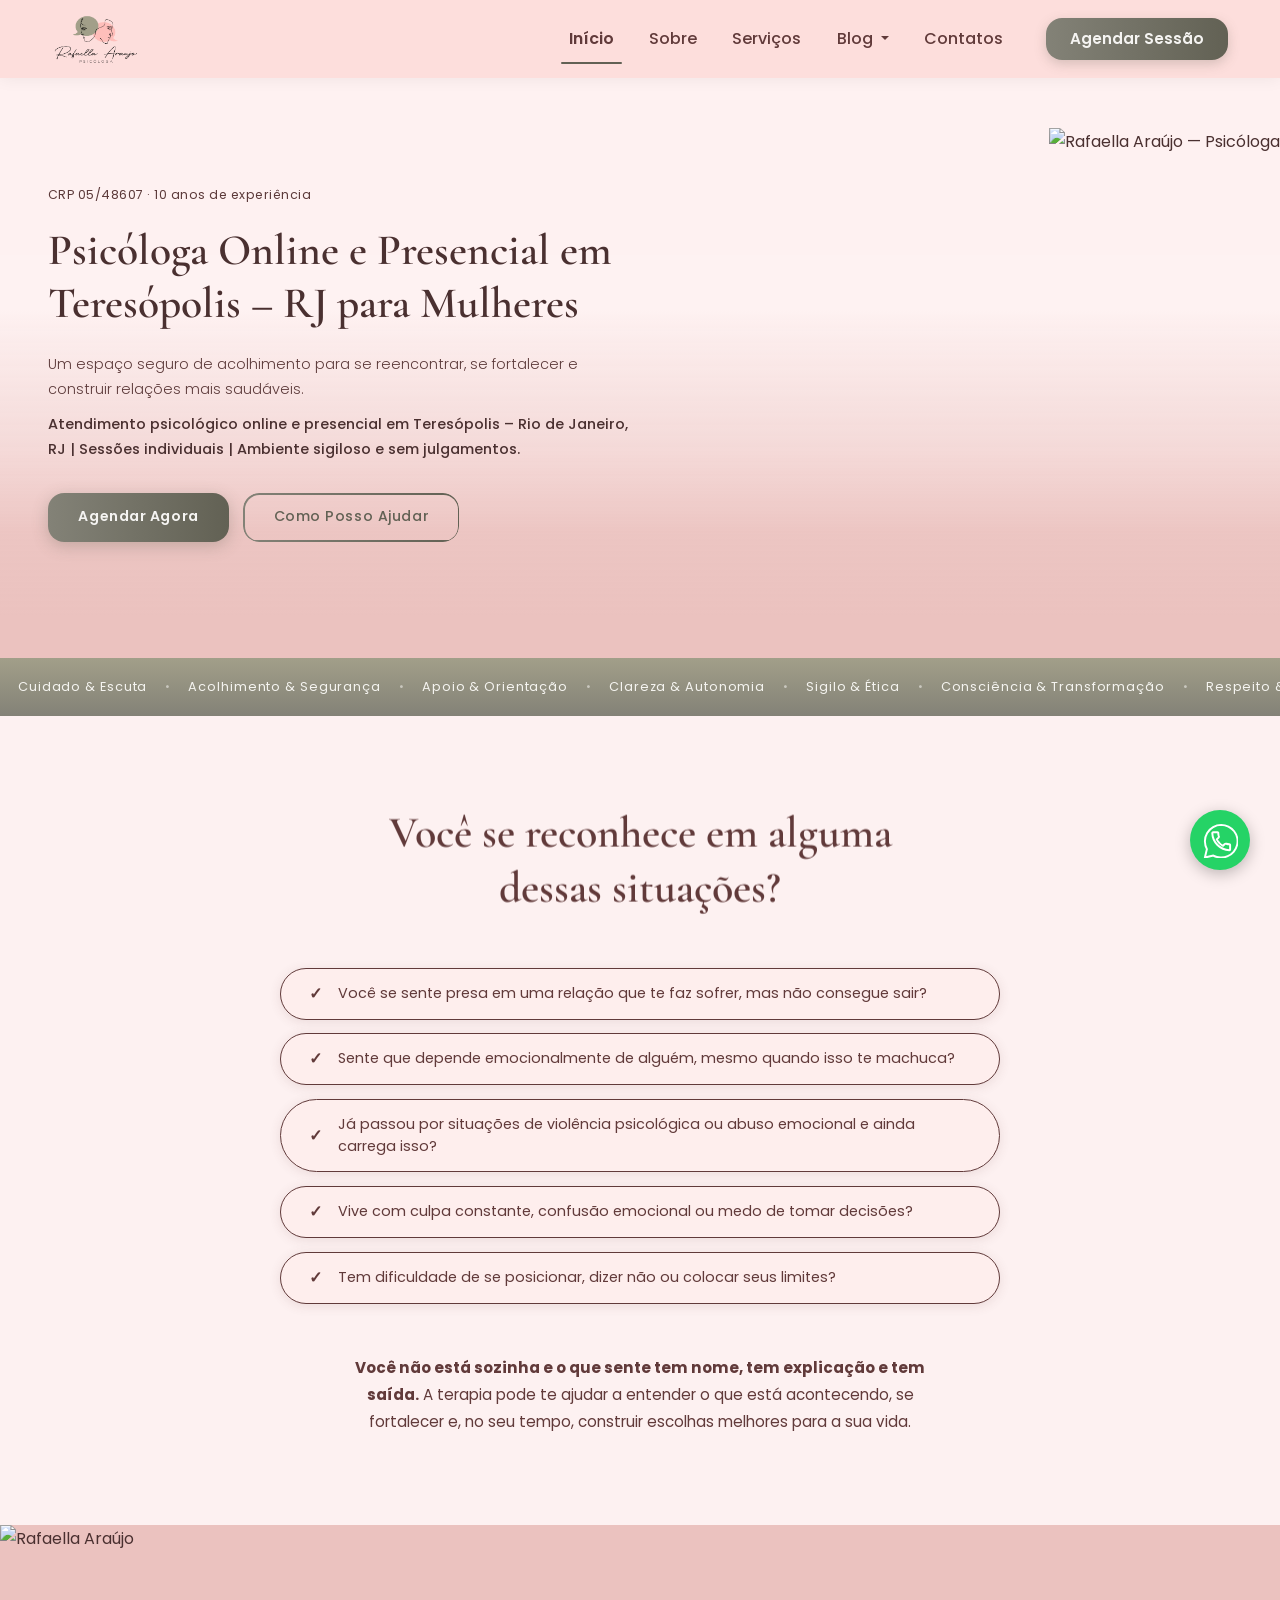
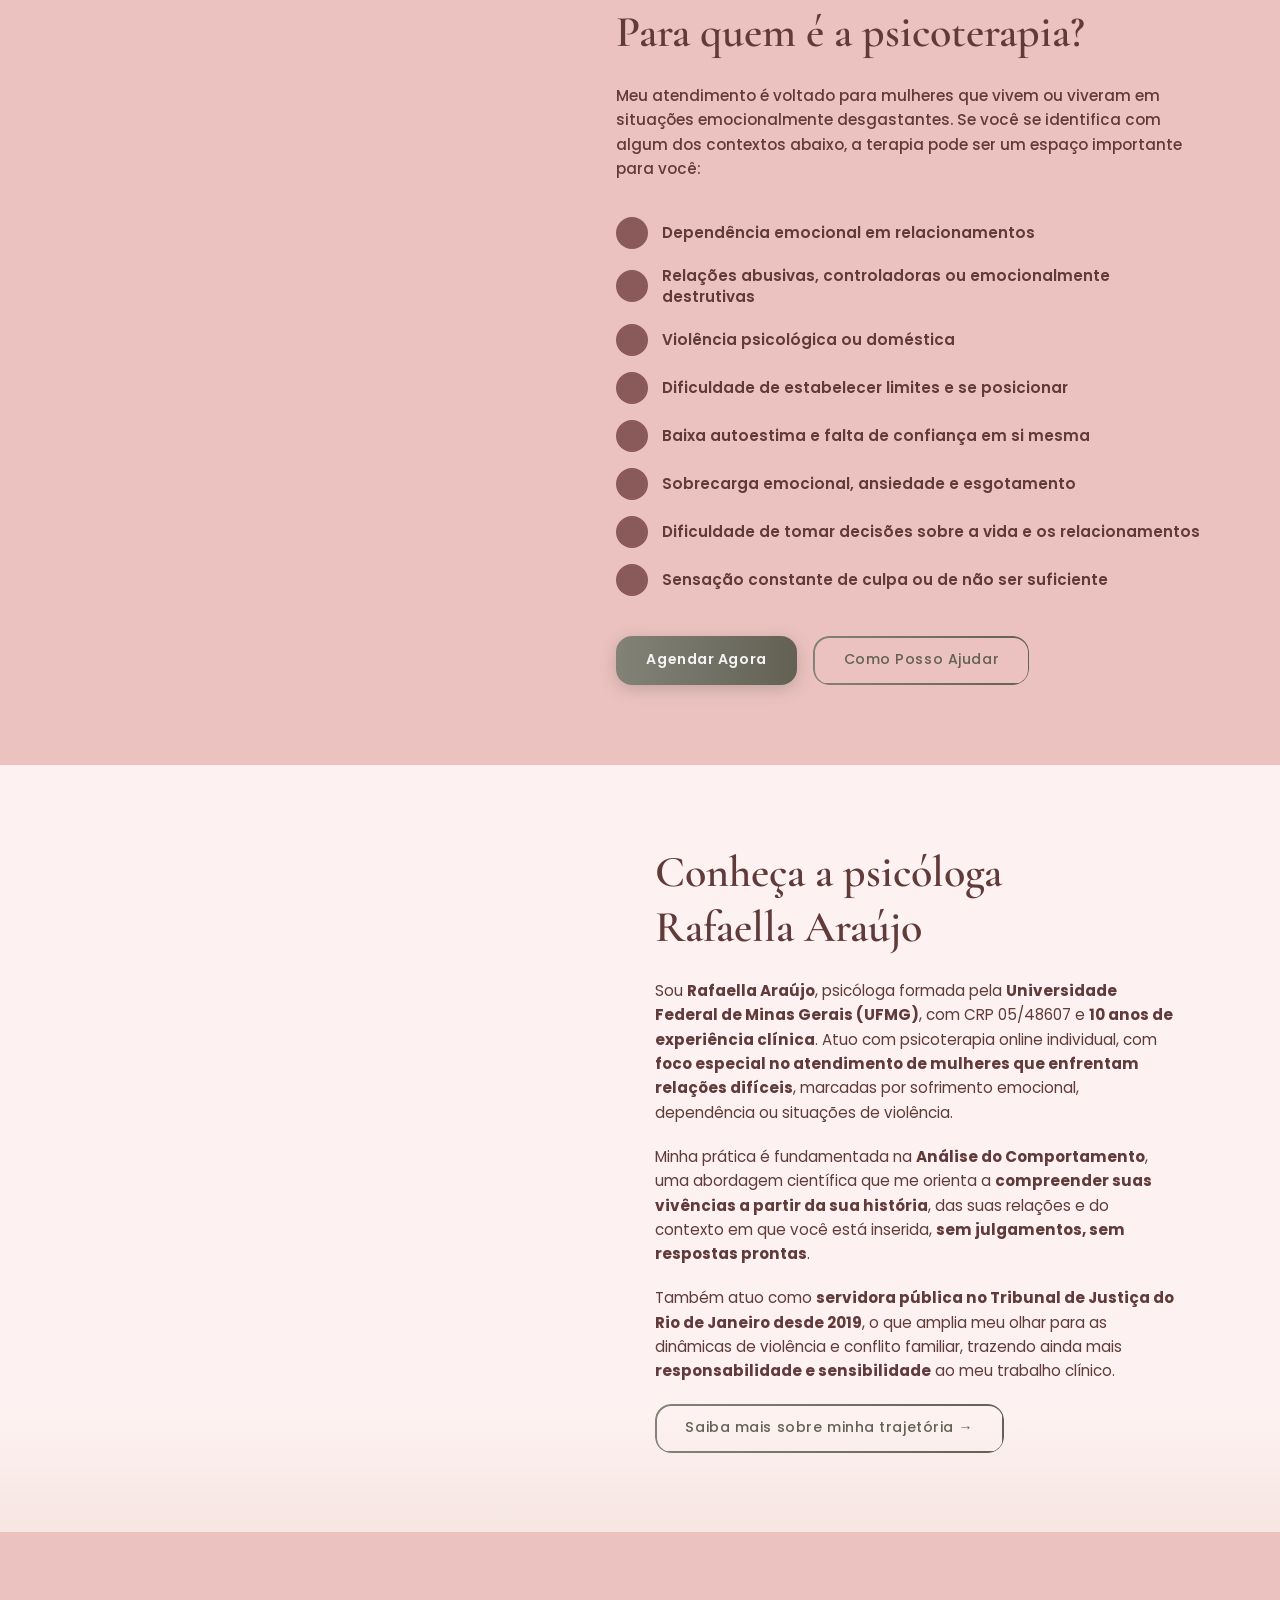
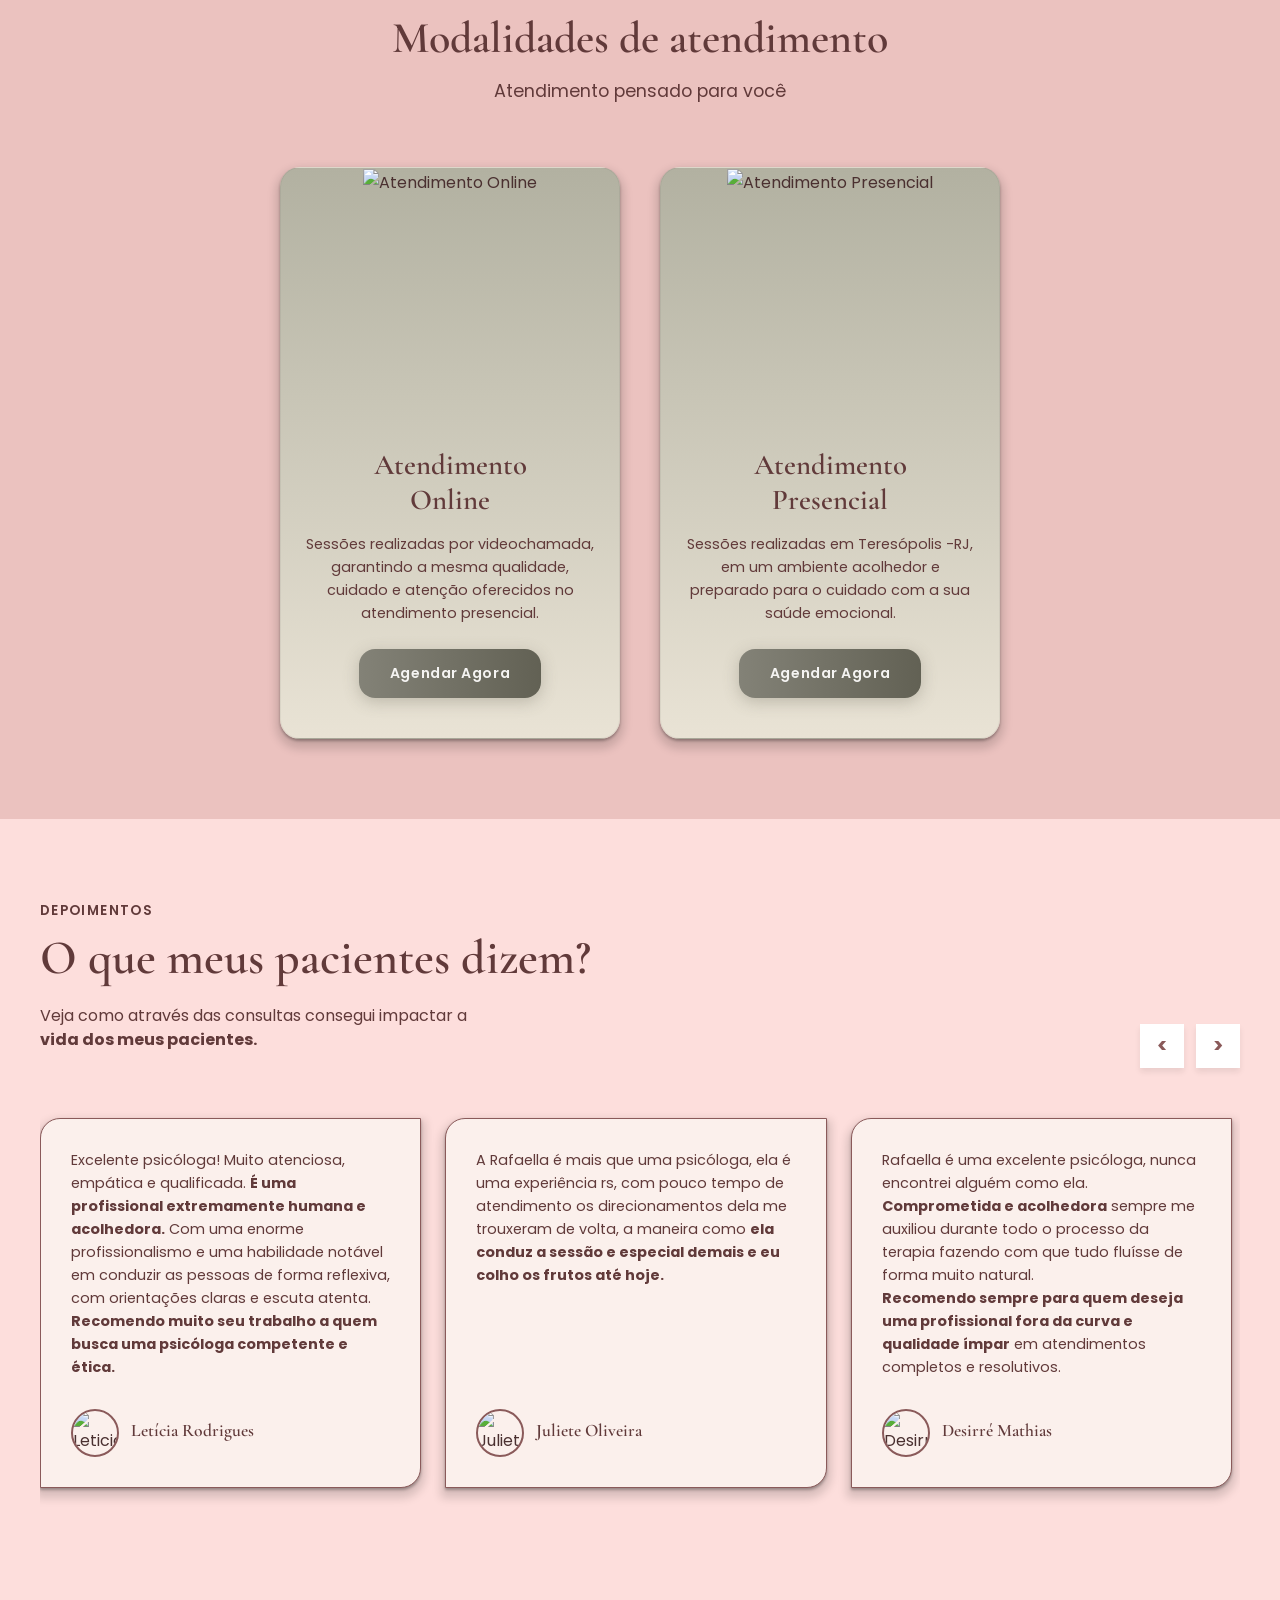
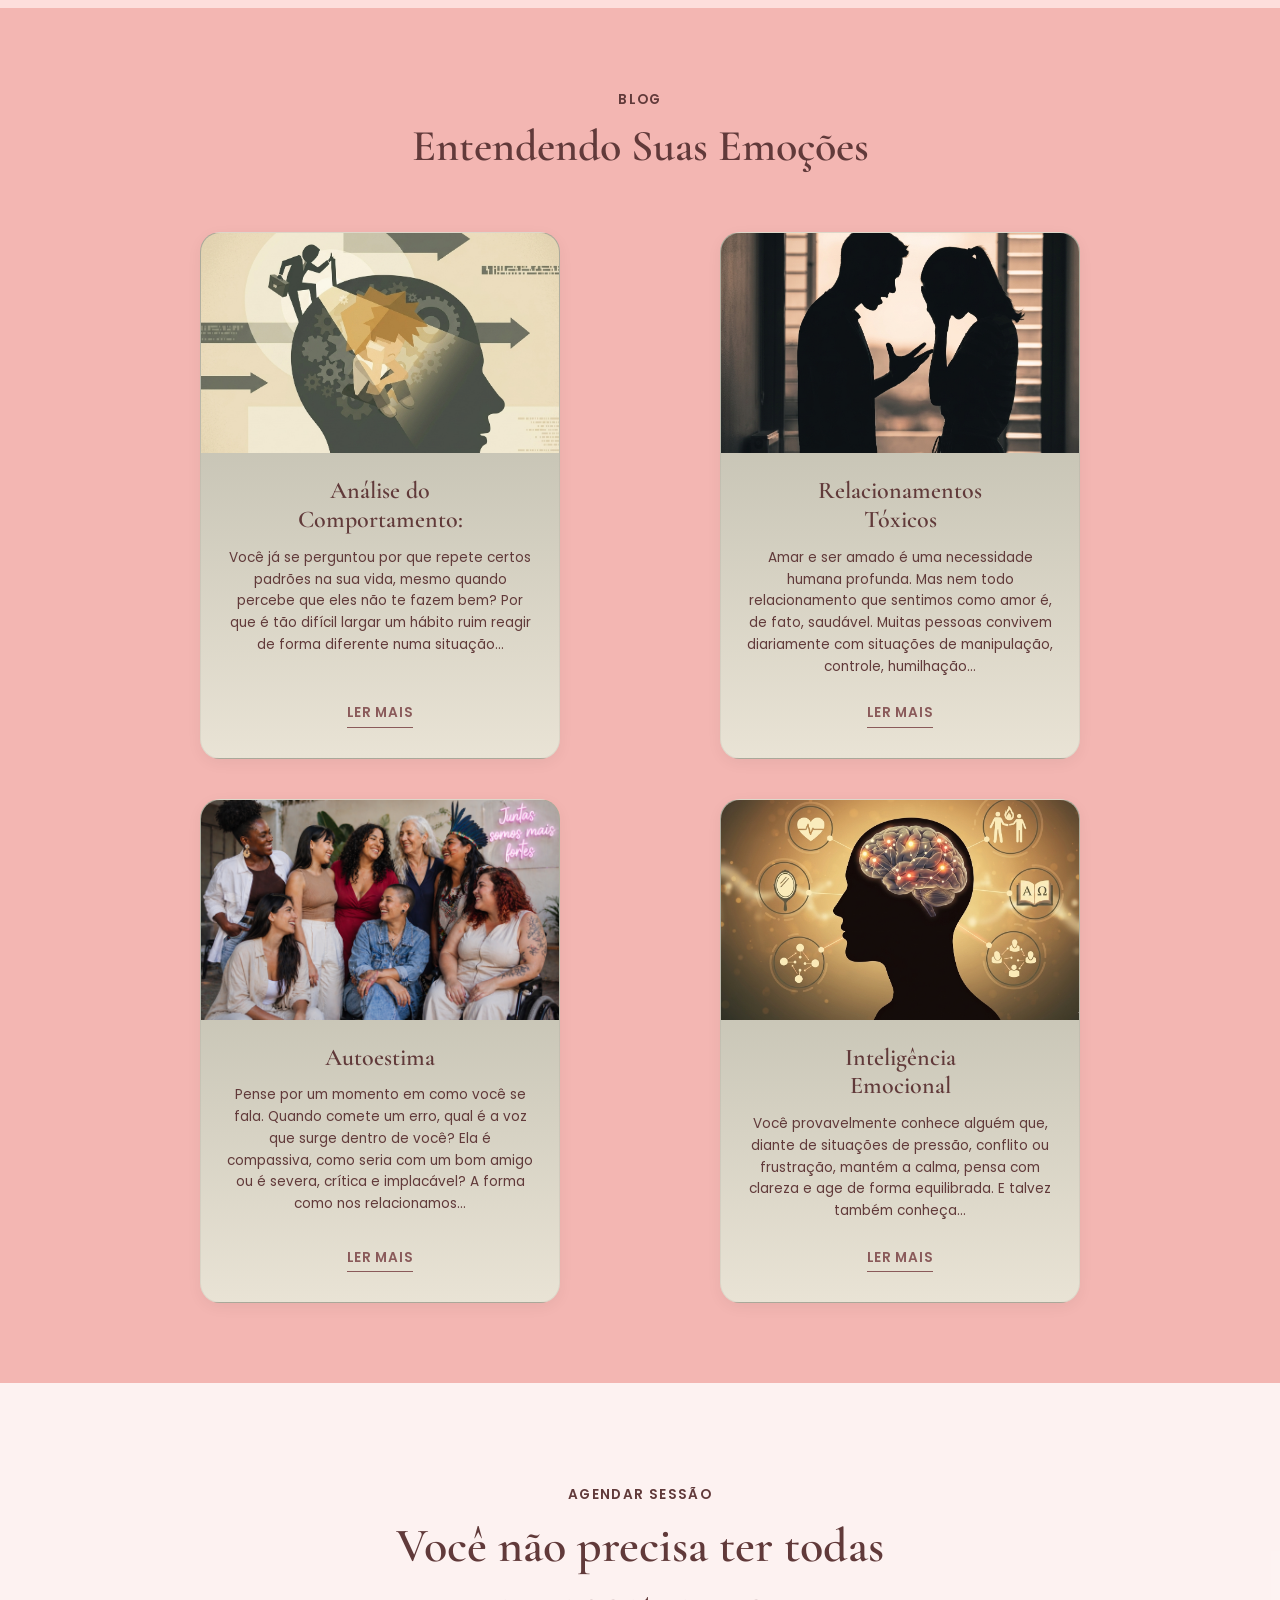
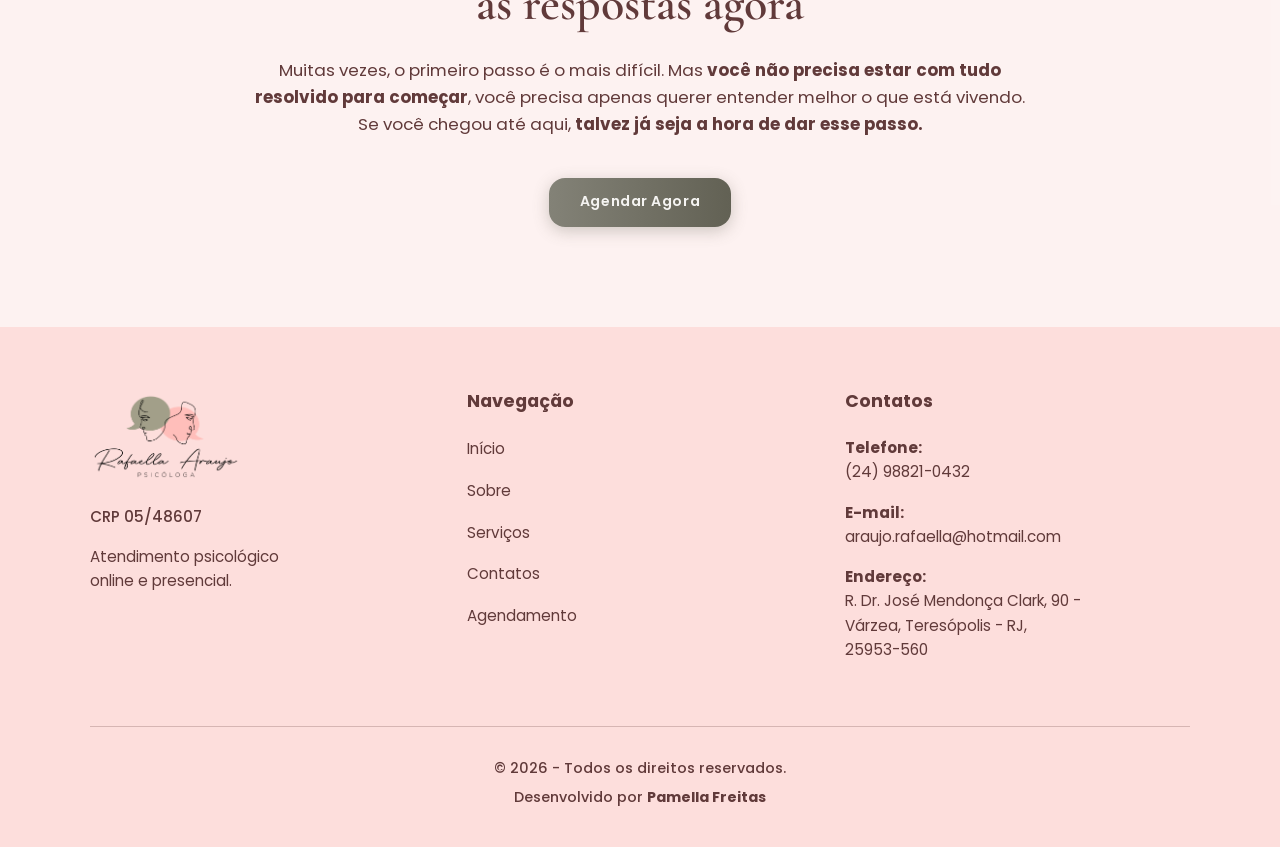
==== commit 3049989c: "site-final" ====
--- a/index.html
+++ b/index.html
@@ -4,395 +4,711 @@
 <head>
   <meta charset="UTF-8">
   <meta name="viewport" content="width=device-width, initial-scale=1.0">
-  <title>Análise do Comportamento: o que é, como funciona e como pode transformar sua vida | Rafaella Araújo</title>
+  <title>Psicóloga Online e Presencial em Teresópolis – RJ | Rafaella Araújo</title>
   <meta name="description"
-    content="Entenda o que é a Análise do Comportamento, como essa abordagem psicológica funciona na prática e de que forma ela pode ajudar você a mudar hábitos, superar dificuldades emocionais e viver com mais qualidade.">
+    content="Rafaella Araújo, psicóloga CRP 05/48607 com 10 anos de experiência. Atendimento online e presencial em Teresópolis – RJ para mulheres em relações difíceis. Sessões sigilosas e sem julgamentos.">
   <meta name="keywords"
-    content="análise do comportamento, terapia comportamental, ABA, modificação de comportamento, psicologia comportamental, análise funcional">
+    content="psicóloga Teresópolis, psicologia online, mulheres relações difíceis, Rafaella Araújo psicóloga, CRP 05/48607">
   <meta name="author" content="Rafaella Araújo — Psicóloga Clínica">
   <meta name="robots" content="index, follow">
-  <link rel="canonical" href="https://rafaellaaraujo.com.br/blog/analise-do-comportamento">
-  <meta property="og:title" content="Análise do Comportamento: o que é, como funciona e como pode transformar sua vida">
+  <link rel="canonical" href="https://rafaellaaraujo.com.br/">
+  <meta property="og:title" content="Psicóloga Online e Presencial em Teresópolis – RJ | Rafaella Araújo">
   <meta property="og:description"
-    content="Entenda o que é a Análise do Comportamento e como ela pode ajudar você a transformar hábitos e superar dificuldades emocionais.">
-  <meta property="og:type" content="article">
-  <meta property="og:url" content="https://rafaellaaraujo.com.br/blog/analise-do-comportamento">
+    content="Um espaço seguro de acolhimento para se reencontrar, se fortalecer e construir relações mais saudáveis.">
+  <meta property="og:type" content="website">
+  <meta property="og:url" content="https://rafaellaaraujo.com.br/">
   <meta property="og:locale" content="pt_BR">
   <meta name="twitter:card" content="summary_large_image">
-  <meta name="twitter:title"
-    content="Análise do Comportamento: o que é, como funciona e como pode transformar sua vida">
-  <meta name="twitter:description" content="Entenda o que é a Análise do Comportamento e como ela pode ajudar você.">
+  <meta name="twitter:title" content="Psicóloga Online e Presencial em Teresópolis – RJ | Rafaella Araújo">
+  <meta name="twitter:description"
+    content="Um espaço seguro de acolhimento para se reencontrar, se fortalecer e construir relações mais saudáveis.">
+
   <script type="application/ld+json">
   {
     "@context": "https://schema.org",
-    "@type": "BlogPosting",
-    "headline": "Análise do Comportamento: o que é, como funciona e como pode transformar sua vida",
-    "description": "Entenda o que é a Análise do Comportamento, como essa abordagem psicológica funciona na prática e de que forma ela pode ajudar você a mudar hábitos, superar dificuldades emocionais e viver com mais qualidade.",
-    "author": {"@type": "Person", "name": "Rafaella Araújo", "jobTitle": "Psicóloga Clínica"},
-    "publisher": {"@type": "Organization", "name": "Rafaella Araújo Psicologia"},
-    "datePublished": "2025-01-01",
-    "inLanguage": "pt-BR",
-    "url": "https://rafaellaaraujo.com.br/blog/analise-do-comportamento",
-    "keywords": ["análise do comportamento", "terapia comportamental", "ABA", "psicologia"]
+    "@type": "Person",
+    "name": "Rafaella Araújo",
+    "jobTitle": "Psicóloga Clínica",
+    "description": "Psicóloga CRP 05/48607 com 10 anos de experiência, especializada em atendimento online e presencial em Teresópolis – RJ.",
+    "url": "https://rafaellaaraujo.com.br/",
+    "telephone": "+5524988210432",
+    "address": {
+      "@type": "PostalAddress",
+      "streetAddress": "R. Dr. José Mendonça Clark, 90 - Várzea",
+      "addressLocality": "Teresópolis",
+      "addressRegion": "RJ",
+      "postalCode": "25953-560",
+      "addressCountry": "BR"
+    }
   }
   </script>
+
   <link
     href="https://fonts.googleapis.com/css2?family=Cormorant+Garamond:ital,wght@0,300;0,400;0,500;0,600;0,700;1,300;1,400;1,600&family=Poppins:wght@300;400;500;600&display=swap"
     rel="stylesheet">
   <link href="https://cdn.jsdelivr.net/npm/bootstrap@5.3.3/dist/css/bootstrap.min.css" rel="stylesheet"
     integrity="sha384-QWTKZyjpPEjISv5WaRU9OFeRpok6YctnYmDr5pNlyT2bRjXh0JMhjY6hW+ALEwIH" crossorigin="anonymous">
-  <link rel="stylesheet" href="blog.css">
+  <link rel="stylesheet" href="index.css">
 </head>
 
 <body>
 
+  <!-- ── NAV ── -->
   <nav class="navbar navbar-expand-lg my-custom-nav" aria-label="Navegação principal">
     <div class="container-fluid container-nav">
       <a class="navbar-brand" href="/">
-        <img src="img/logo-rafaela.png" alt="Rafaella Araújo" class="custom-logo">
+        <img src="img/logo-rafaela.png" alt="Rafaella Araújo Psicóloga" class="custom-logo">
       </a>
-      <button class="navbar-toggler custom-toggler" type="button" data-bs-toggle="collapse" data-bs-target="#navMenu"
-        aria-controls="navMenu" aria-expanded="false" aria-label="Toggle navigation">
+      <button class="navbar-toggler custom-toggler" type="button" data-bs-toggle="collapse"
+        data-bs-target="#navMenuHome" aria-controls="navMenuHome" aria-expanded="false" aria-label="Toggle navigation">
         <span class="navbar-toggler-icon"></span>
       </button>
-      <div class="collapse navbar-collapse" id="navMenu">
+      <div class="collapse navbar-collapse" id="navMenuHome">
         <ul class="navbar-nav ms-auto align-items-center custom-nav-ul">
-          <li class="nav-item"><a class="nav-link" href="/">Início</a></li>
-          <li class="nav-item"><a class="nav-link" href="/sobre">Sobre</a></li>
-          <li class="nav-item"><a class="nav-link" href="/servicos">Serviços</a></li>
-          <li class="nav-item"><a class="nav-link" href="/blog">Blog</a></li>
-          <li class="nav-item"><a class="nav-link" href="/contatos">Contatos</a></li>
-          <li class="nav-item ms-lg-3 mt-3 mt-lg-0"><a class="btn custom-nav-btn" href="https://wa.me/5524988210432"
-              target="_blank" rel="noopener noreferrer">Agendar Consulta</a></li>
+          <li class="nav-item"><a class="nav-link nav-link-active" href="index.html">Início</a></li>
+          <li class="nav-item"><a class="nav-link" href="sobre.html">Sobre</a></li>
+          <li class="nav-item"><a class="nav-link" href="servicos.html">Serviços</a></li>
+          <li class="nav-item dropdown">
+            <a class="nav-link dropdown-toggle" href="#" id="navbarDropdownBlog" role="button" data-bs-toggle="dropdown"
+              aria-expanded="false">
+              Blog
+            </a>
+            <ul class="dropdown-menu" aria-labelledby="navbarDropdownBlog">
+              <li><a class="dropdown-item" href="analise-do-comportamento.html">Análise do Comportamento</a></li>
+              <li><a class="dropdown-item" href="relacionamentos-toxicos-ciclo-de-violencia.html">Relacionamentos
+                  Tóxicos</a></li>
+              <li><a class="dropdown-item" href="autoestima-como-fortalecer.html">Autoestima</a></li>
+              <li><a class="dropdown-item" href="inteligencia-emocional-como-desenvolver.html">Inteligência
+                  Emocional</a></li>
+            </ul>
+          </li>
+          <li class="nav-item"><a class="nav-link" href="contatos.html">Contatos</a></li>
+          <li class="nav-item ms-lg-3 mt-3 mt-lg-0">
+            <a class="btn custom-nav-btn" id="nav-cta-btn" href="https://wa.me/5524988210432" target="_blank"
+              rel="noopener noreferrer">Agendar Sessão</a>
+          </li>
         </ul>
       </div>
     </div>
   </nav>
 
-  <header class="hero hero-analise">
-    <span class="hero-badge">Psicologia · Terapia Comportamental</span>
-    <h1>Análise do Comportamento: o que é, como funciona e como pode transformar sua vida</h1>
-    <div class="hero-meta">
-      <span>⏱ 8 minutos de leitura</span>
-      <span>📅 Atualizado em 2026</span>
-      <span>✍️ Rafaella Araújo · Psicóloga Clínica</span>
-    </div>
-    <p class="hero-intro">Por que repetimos padrões que nos fazem mal? A resposta pode estar na Análise do Comportamento
-      — uma das abordagens mais sólidas e cientificamente embasadas da psicologia.</p>
-    <a href="https://wa.me/5524988210432" class="btn-hero btn-hero-analise" target="_blank"
-      rel="noopener noreferrer">Agendar uma Consulta</a>
-  </header>
-
-  <div class="page-wrap">
-    <article class="article-card">
-
-      <nav class="toc" aria-label="Índice do artigo">
-        <h3>📋 Neste artigo você vai encontrar</h3>
-        <ol>
-          <li><a href="#oque-e">O que é a Análise do Comportamento?</a></li>
-          <li><a href="#aba">Análise do Comportamento Aplicada (ABA)</a></li>
-          <li><a href="#pratica">Como funciona na prática?</a></li>
-          <li><a href="#problemas">Quais problemas ela pode ajudar?</a></li>
-          <li><a href="#por-que">Por que escolher essa abordagem?</a></li>
-          <li><a href="#quiz">Quiz: Você conhece o seu comportamento?</a></li>
-          <li><a href="#faq">Perguntas frequentes</a></li>
-        </ol>
-      </nav>
-
-      <section>
-        <p>Você já se perguntou por que repete certos padrões na sua vida — mesmo quando percebe que eles não te fazem
-          bem? Por que é tão difícil largar um hábito ruim, reagir de forma diferente numa situação de conflito ou
-          simplesmente se sentir mais leve no dia a dia?</p>
-        <p>A resposta pode estar na <strong>Análise do Comportamento</strong>, uma das abordagens mais sólidas e
-          cientificamente embasadas da psicologia. Neste artigo, você vai entender o que é essa ciência, como ela
-          funciona na prática e como ela pode ser a chave para transformações reais na sua vida.</p>
-
-        <div class="text-center my-5">
-          <img src="img/analise-comportamental.png" class="img-fluid rounded shadow-sm"
-            alt="Ilustração sobre Análise do Comportamento">
-        </div>
-      </section>
-
-      <section id="oque-e">
-        <h2>O que é a Análise do Comportamento?</h2>
-        <p>A Análise do Comportamento é uma ciência que estuda as relações entre o ambiente e as ações humanas. Seu
-          objetivo é compreender <strong>por que as pessoas se comportam da forma que se comportam</strong> — e, a
-          partir disso, encontrar maneiras de promover mudanças positivas e duradouras.</p>
-        <p>Desenvolvida a partir dos trabalhos de <strong>B.F. Skinner</strong> no século XX, essa abordagem parte de um
-          princípio fundamental: <em>o comportamento é aprendido</em>. Isso significa que aquilo que fazemos, pensamos e
-          sentimos é resultado de experiências acumuladas ao longo da vida — e pode, portanto, ser modificado.</p>
-        <div class="highlight">
-          <p>💡 <strong>Princípio central:</strong> Se o comportamento é aprendido, ele também pode ser desaprendido e
-            substituído por padrões mais saudáveis e funcionais — em qualquer fase da vida.</p>
-        </div>
-      </section>
-
-      <section id="aba">
-        <h2>Análise do Comportamento Aplicada (ABA)</h2>
-        <p>Quando aplicada de forma clínica e terapêutica, a Análise do Comportamento é chamada de <strong>ABA (Applied
-            Behavior Analysis)</strong>. É amplamente conhecida pelo seu uso no tratamento do Transtorno do Espectro
-          Autista (TEA), mas seus princípios vão muito além.</p>
-        <p>A ABA é eficaz para qualquer pessoa que deseja compreender e modificar comportamentos — seja para superar
-          ansiedade, melhorar relacionamentos, desenvolver habilidades sociais ou romper ciclos prejudiciais. É uma
-          abordagem para a vida, não apenas para diagnósticos específicos.</p>
-      </section>
-
-      <section id="pratica">
-        <h2>Como funciona na prática?</h2>
-        <p>O psicólogo especializado em Análise do Comportamento trabalha com o que chamamos de <strong>Análise
-            Funcional</strong>: uma investigação detalhada dos comportamentos que a pessoa apresenta, levando em conta
-          três elementos centrais:</p>
-
-        <div class="cards-grid">
-          <div class="card">
-            <div class="card-num">01</div>
-            <h4>Antecedente</h4>
-            <p>O que acontece <em>antes</em> do comportamento — o gatilho, o contexto, a situação que desencadeia a
-              reação.</p>
-          </div>
-          <div class="card">
-            <div class="card-num">02</div>
-            <h4>Comportamento</h4>
-            <p>O que a pessoa <em>faz, pensa ou sente</em> em resposta ao antecedente — incluindo comportamentos
-              internos e externos.</p>
-          </div>
-          <div class="card">
-            <div class="card-num">03</div>
-            <h4>Consequência</h4>
-            <p>O que acontece <em>depois</em> do comportamento — o resultado gerado que reforça ou enfraquece aquela
-              resposta.</p>
-          </div>
-        </div>
-
-        <p>Ao mapear esse ciclo, é possível identificar padrões e trabalhar estratégias concretas para que novos
-          comportamentos — mais saudáveis e funcionais — sejam aprendidos e mantidos.</p>
-      </section>
-
-      <section id="problemas">
-        <h2>Quais problemas a Análise do Comportamento pode ajudar a tratar?</h2>
-        <div class="tags">
-          <span class="tag">Ansiedade e fobias</span>
-          <span class="tag">Dificuldades de relacionamento</span>
-          <span class="tag">TEA e TDAH</span>
-          <span class="tag">Comportamento em crianças</span>
-          <span class="tag">Dependência química</span>
-          <span class="tag">Baixa autoestima</span>
-          <span class="tag">Procrastinação</span>
-          <span class="tag">Compulsões</span>
-        </div>
-        <p>A Análise do Comportamento oferece um mapa claro de como os comportamentos se mantêm — e, portanto, como
-          podem ser transformados. A abordagem é personalizada: cada pessoa tem sua história, seus gatilhos e suas
-          consequências únicas.</p>
-      </section>
-
-      <section id="por-que">
-        <h2>Por que escolher a Análise do Comportamento?</h2>
-        <p>Diferente de abordagens que buscam apenas o entendimento do passado, a Análise do Comportamento é
-          <strong>orientada para resultados práticos e mensuráveis</strong>. O progresso é acompanhado de forma
-          objetiva, tornando o processo terapêutico mais transparente e eficiente.</p>
-        <p>Além disso, é uma das abordagens com <strong>maior respaldo científico</strong> da psicologia moderna — com
-          décadas de pesquisas que comprovam sua eficácia em diferentes contextos e populações. Não é tendência: é
-          ciência.</p>
-        <div class="highlight">
-          <p>🔬 <strong>Baseada em evidências:</strong> A Análise do Comportamento tem décadas de pesquisa científica
-            rigorosa comprovando sua eficácia — uma das maiores garantias que você pode ter ao escolher uma abordagem
-            terapêutica.</p>
-        </div>
-        <p>Outro diferencial importante: a abordagem reconhece que o comportamento é moldado pelo
-          <strong>contexto</strong>. Isso significa que o trabalho terapêutico considera quem você é, onde você está e
-          como chegou até aqui — sem julgamentos, sem rótulos, com foco na mudança real.</p>
-        <p>Se você se interessa por temas relacionados, leia também nossos artigos sobre <a
-            href="autoestima-como-fortalecer.html">autoestima</a> e <a
-            href="inteligencia-emocional-como-desenvolver.html">inteligência emocional</a>, que têm conexão direta com
-          os princípios da Análise do Comportamento.</p>
-      </section>
-    </article>
-
-    <!-- QUIZ -->
-    <section class="quiz-section" id="quiz" aria-label="Quiz interativo">
-      <h2>Quiz: Você conhece o seu padrão de comportamento?</h2>
-      <p>Responda 5 perguntas e descubra o quanto a Análise do Comportamento pode ser útil para você.</p>
-
-      <div class="quiz-progress" id="quizProgress">
-        <div class="quiz-dot active"></div>
-        <div class="quiz-dot"></div>
-        <div class="quiz-dot"></div>
-        <div class="quiz-dot"></div>
-        <div class="quiz-dot"></div>
-      </div>
-
-      <div class="quiz-question active" id="q0">
-        <p><strong>1.</strong> Quando você age de uma forma e depois se arrepende, você consegue identificar <em>o que
-            desencadeou</em> aquela reação?</p>
-        <div class="quiz-options">
-          <label class="quiz-opt"><input type="radio" name="q0" value="2"> Sim, geralmente consigo identificar o
-            gatilho</label>
-          <label class="quiz-opt"><input type="radio" name="q0" value="1"> Às vezes, mas não sempre</label>
-          <label class="quiz-opt"><input type="radio" name="q0" value="0"> Raramente ou nunca consigo perceber</label>
-        </div>
-      </div>
-
-      <div class="quiz-question" id="q1">
-        <p><strong>2.</strong> Você percebe que repete padrões em situações parecidas (ex: reações em conflitos, hábitos
-          difíceis de largar)?</p>
-        <div class="quiz-options">
-          <label class="quiz-opt"><input type="radio" name="q1" value="0"> Sim, e isso me incomoda bastante</label>
-          <label class="quiz-opt"><input type="radio" name="q1" value="1"> Às vezes percebo, mas não sempre</label>
-          <label class="quiz-opt"><input type="radio" name="q1" value="2"> Raramente percebo padrões em mim
-            mesmo(a)</label>
-        </div>
-      </div>
-
-      <div class="quiz-question" id="q2">
-        <p><strong>3.</strong> Quando tenta mudar um hábito ou comportamento, o quanto você costuma conseguir manter
-          essa mudança?</p>
-        <div class="quiz-options">
-          <label class="quiz-opt"><input type="radio" name="q2" value="2"> Consigo manter com alguma
-            consistência</label>
-          <label class="quiz-opt"><input type="radio" name="q2" value="1"> Consigo por um tempo, mas depois volto ao
-            padrão</label>
-          <label class="quiz-opt"><input type="radio" name="q2" value="0"> Geralmente não consigo sustentar a
-            mudança</label>
-        </div>
-      </div>
-
-      <div class="quiz-question" id="q3">
-        <p><strong>4.</strong> Você acredita que é possível mudar a forma como você reage a situações difíceis com o
-          suporte certo?</p>
-        <div class="quiz-options">
-          <label class="quiz-opt"><input type="radio" name="q3" value="2"> Sim, acredito plenamente nisso</label>
-          <label class="quiz-opt"><input type="radio" name="q3" value="1"> Acredito, mas tenho dúvidas sobre o meu
-            caso</label>
-          <label class="quiz-opt"><input type="radio" name="q3" value="0"> Tenho dificuldade de acreditar nisso</label>
-        </div>
-      </div>
-
-      <div class="quiz-question" id="q4">
-        <p><strong>5.</strong> Você já buscou ou considera buscar ajuda psicológica para entender melhor seus
-          comportamentos?</p>
-        <div class="quiz-options">
-          <label class="quiz-opt"><input type="radio" name="q4" value="2"> Sim, já busquei ou estou em processo</label>
-          <label class="quiz-opt"><input type="radio" name="q4" value="1"> Estou considerando mas ainda não tomei a
-            decisão</label>
-          <label class="quiz-opt"><input type="radio" name="q4" value="0"> Ainda não pensei nisso seriamente</label>
-        </div>
-      </div>
-
-      <div class="quiz-nav">
-        <button class="btn-quiz btn-prev" id="prevBtn" style="display:none" onclick="changeQ(-1)">← Anterior</button>
-        <button class="btn-quiz btn-next" id="nextBtn" onclick="changeQ(1)">Próxima →</button>
-      </div>
-
-      <div class="quiz-result" id="quizResult">
-        <h3 id="resultTitle"></h3>
-        <p id="resultText"></p>
-        <a href="https://wa.me/5524988210432" class="btn-cta" target="_blank" rel="noopener noreferrer">Agendar uma
-          Consulta</a>
-      </div>
-    </section>
-
-    <article class="article-card">
-      <section>
-        <h2>Conclusão: comportamento é aprendizado — e aprendizado pode ser transformado</h2>
-        <p>Entender que o nosso comportamento é moldado pelo ambiente e pelas experiências é, ao mesmo tempo, libertador
-          e poderoso. Significa que não estamos presos a padrões antigos para sempre.</p>
-        <p>Com o suporte adequado, é possível aprender novas formas de agir, sentir e viver. A Análise do Comportamento
-          oferece exatamente isso: um olhar científico, humano e prático sobre quem você é e quem você pode se tornar.
+  <!-- ── HERO SECTION ── -->
+  <section class="hero-section" aria-label="Seção principal">
+
+    <!-- Camada de fundo: imagem + overlay -->
+    <div class="hero-bg-image"></div>
+    <div class="hero-bg-overlay"></div>
+
+    <!-- Conteúdo principal (Texto) -->
+    <div class="hero-inner">
+      <!-- Coluna esquerda: textos e botões -->
+      <div class="hero-left">
+        <span class="hero-crp" id="hero-crp-badge">CRP 05/48607 · 10 anos de experiência</span>
+
+        <h1 class="hero-title" id="hero-main-title">
+          Psicóloga Online e Presencial em Teresópolis – RJ para Mulheres
+        </h1>
+
+        <p class="hero-desc" id="hero-description">
+          Um espaço seguro de acolhimento para se reencontrar, se fortalecer e construir relações mais saudáveis.
         </p>
-      </section>
-
-      <section id="faq">
-        <h2>Perguntas Frequentes</h2>
-        <div class="faq">
-          <div class="faq-item">
-            <div class="faq-q" onclick="toggleFaq(this)">
-              <span>Análise do Comportamento é para crianças ou adultos?</span>
-              <span class="faq-icon">▾</span>
-            </div>
-            <div class="faq-a">
-              <p>A Análise do Comportamento é eficaz para todas as idades. Embora seja muito conhecida no contexto
-                infantil (especialmente no tratamento do TEA), seus princípios se aplicam igualmente a adolescentes e
-                adultos que buscam compreender e transformar comportamentos, hábitos emocionais ou padrões relacionais.
-              </p>
-            </div>
-          </div>
-          <div class="faq-item">
-            <div class="faq-q" onclick="toggleFaq(this)">
-              <span>Qual a diferença entre ABA e Terapia Cognitivo-Comportamental (TCC)?</span>
-              <span class="faq-icon">▾</span>
-            </div>
-            <div class="faq-a">
-              <p>Ambas têm bases comportamentais, mas diferem em ênfase. A TCC foca tanto nos pensamentos quanto nos
-                comportamentos, enquanto a ABA foca mais diretamente na análise funcional dos comportamentos e nas
-                relações com o ambiente. As duas têm forte embasamento científico e podem ser complementares.</p>
-            </div>
-          </div>
-          <div class="faq-item">
-            <div class="faq-q" onclick="toggleFaq(this)">
-              <span>Quanto tempo dura um processo terapêutico com essa abordagem?</span>
-              <span class="faq-icon">▾</span>
-            </div>
-            <div class="faq-a">
-              <p>O tempo varia de acordo com os objetivos de cada pessoa. Como a Análise do Comportamento é orientada
-                por metas específicas e mensuráveis, muitas pessoas percebem avanços significativos em alguns meses.
-                Questões mais complexas podem demandar um acompanhamento mais longo — sempre com objetivos claros e
-                acompanhamento do progresso.</p>
-            </div>
-          </div>
-          <div class="faq-item">
-            <div class="faq-q" onclick="toggleFaq(this)">
-              <span>Preciso ter um diagnóstico para fazer Análise do Comportamento?</span>
-              <span class="faq-icon">▾</span>
-            </div>
-            <div class="faq-a">
-              <p>Não. Você não precisa ter nenhum diagnóstico. Qualquer pessoa que queira compreender melhor seus
-                padrões de comportamento, superar dificuldades emocionais ou desenvolver novas habilidades pode se
-                beneficiar dessa abordagem.</p>
-            </div>
-          </div>
-          <div class="faq-item">
-            <div class="faq-q" onclick="toggleFaq(this)">
-              <span>A Análise do Comportamento ignora as emoções?</span>
-              <span class="faq-icon">▾</span>
-            </div>
-            <div class="faq-a">
-              <p>Não. As emoções são consideradas comportamentos privados — e, portanto, fazem parte do objeto de estudo
-                e do trabalho terapêutico. A Análise do Comportamento entende que sentimentos são influenciados pelo
-                ambiente e podem ser compreendidos e transformados da mesma forma que comportamentos externos.</p>
-            </div>
-          </div>
-        </div>
-      </section>
-
-      <section class="related">
-        <h3>Artigos Relacionados</h3>
-        <div class="related-grid">
-          <a href="autoestima-como-fortalecer.html" class="related-card">
-            <span class="cat">Autoconhecimento</span>
-            <h4>Autoestima: o que é, por que é importante e como fortalecê-la de verdade</h4>
-          </a>
-          <a href="inteligencia-emocional-como-desenvolver.html" class="related-card">
-            <span class="cat">Habilidades Emocionais</span>
-            <h4>Inteligência Emocional: o que é, como desenvolver e por que ela muda tudo</h4>
-          </a>
-          <a href="relacionamentos-toxicos-ciclo-de-violencia.html" class="related-card">
-            <span class="cat">Relacionamentos</span>
-            <h4>Relacionamentos Tóxicos: ciclo de violência, tipos de abuso e como sair</h4>
-          </a>
-        </div>
-      </section>
-    </article>
-
-    <div class="cta-section">
-      <h2>Dê o Primeiro Passo</h2>
-      <p>Se você se identificou com os temas deste artigo, o próximo passo é uma conversa. Estou aqui para te escutar.
+
+        <p class="hero-desc hero-desc-bold" id="hero-description-bold">
+          Atendimento psicológico online e presencial em Teresópolis – Rio de Janeiro, RJ | Sessões individuais |
+          Ambiente sigiloso e sem julgamentos.
+        </p>
+
+        <div class="hero-buttons" id="hero-buttons">
+          <a href="https://wa.me/5524988210432" class="btn-hero-primary" id="btn-agendar" target="_blank"
+            rel="noopener noreferrer">Agendar Agora</a>
+          <a href="servicos.html" class="btn-hero-outline" id="btn-como-ajudar">Como Posso Ajudar</a>
+        </div>
+      </div>
+    </div>
+
+    <!-- Container de Fotos (Fora do hero-inner para permitir sangria à direita) -->
+    <div class="hero-photos-container" id="hero-photos">
+      <!-- Foto secundária (atrás) -->
+      <img src="img/foto--rafaella-araujo2.png" alt="" class="hero-photo hero-photo-secondary" aria-hidden="true"
+        id="photo-secondary">
+
+      <!-- Foto principal (frente) -->
+      <img src="img/foto--rafaella-araujo1.png" alt="Rafaella Araújo — Psicóloga" class="hero-photo hero-photo-main"
+        id="photo-main">
+    </div>
+
+    <!-- Sombra gradiente na parte inferior da section (Largura total) -->
+    <div class="hero-bottom-shadow" aria-hidden="true"></div>
+  </section>
+
+  <!-- ── FAIXA TICKER ── -->
+  <section class="ticker-section" aria-label="Valores e princípios">
+    <div class="ticker-track" id="ticker-track">
+      <div class="ticker-content" id="ticker-content">
+        <!-- Grupo 1 -->
+        <span class="ticker-item">Cuidado &amp; Escuta</span>
+        <span class="ticker-dot" aria-hidden="true">•</span>
+        <span class="ticker-item">Acolhimento &amp; Segurança</span>
+        <span class="ticker-dot" aria-hidden="true">•</span>
+        <span class="ticker-item">Apoio &amp; Orientação</span>
+        <span class="ticker-dot" aria-hidden="true">•</span>
+        <span class="ticker-item">Clareza &amp; Autonomia</span>
+        <span class="ticker-dot" aria-hidden="true">•</span>
+        <span class="ticker-item">Sigilo &amp; Ética</span>
+        <span class="ticker-dot" aria-hidden="true">•</span>
+        <span class="ticker-item">Consciência &amp; Transformação</span>
+        <span class="ticker-dot" aria-hidden="true">•</span>
+        <span class="ticker-item">Respeito &amp; Empatia</span>
+        <span class="ticker-dot" aria-hidden="true">•</span>
+        <span class="ticker-item">Autocuidado &amp; Reflexão</span>
+        <span class="ticker-dot" aria-hidden="true">•</span>
+        <span class="ticker-item">Presença &amp; Vínculo</span>
+        <span class="ticker-dot" aria-hidden="true">•</span>
+        <span class="ticker-item">Confiança &amp; Liberdade</span>
+        <span class="ticker-dot" aria-hidden="true">•</span>
+        <span class="ticker-item">Entendimento &amp; Ação</span>
+        <span class="ticker-dot" aria-hidden="true">•</span>
+
+        <!-- Duplicado para loop infinito suave -->
+        <span class="ticker-item">Cuidado &amp; Escuta</span>
+        <span class="ticker-dot" aria-hidden="true">•</span>
+        <span class="ticker-item">Acolhimento &amp; Segurança</span>
+        <span class="ticker-dot" aria-hidden="true">•</span>
+        <span class="ticker-item">Apoio &amp; Orientação</span>
+        <span class="ticker-dot" aria-hidden="true">•</span>
+        <span class="ticker-item">Clareza &amp; Autonomia</span>
+        <span class="ticker-dot" aria-hidden="true">•</span>
+        <span class="ticker-item">Sigilo &amp; Ética</span>
+        <span class="ticker-dot" aria-hidden="true">•</span>
+        <span class="ticker-item">Consciência &amp; Transformação</span>
+        <span class="ticker-dot" aria-hidden="true">•</span>
+        <span class="ticker-item">Respeito &amp; Empatia</span>
+        <span class="ticker-dot" aria-hidden="true">•</span>
+        <span class="ticker-item">Autocuidado &amp; Reflexão</span>
+        <span class="ticker-dot" aria-hidden="true">•</span>
+        <span class="ticker-item">Presença &amp; Vínculo</span>
+        <span class="ticker-dot" aria-hidden="true">•</span>
+        <span class="ticker-item">Confiança &amp; Liberdade</span>
+        <span class="ticker-dot" aria-hidden="true">•</span>
+        <span class="ticker-item">Entendimento &amp; Ação</span>
+        <span class="ticker-dot" aria-hidden="true">•</span>
+      </div>
+    </div>
+  </section>
+
+
+  <!-- ── SEÇÃO: VOCÊ SE RECONHECE? ── -->
+  <section class="reconhece-section" aria-label="Você se reconhece nessas situações?">
+    <div class="reconhece-bg-image"></div>
+    <div class="reconhece-bg-overlay"></div>
+
+    <div class="reconhece-inner">
+      <h2 class="reconhece-title animate-on-scroll">Você se reconhece em alguma<br>dessas situações?</h2>
+
+      <div class="reconhece-cards">
+
+        <div class="reconhece-card animate-on-scroll delay-1">
+          <span class="reconhece-check">✓</span>
+          <p>Você se sente presa em uma relação que te faz sofrer, mas não consegue sair?</p>
+        </div>
+
+        <div class="reconhece-card animate-on-scroll delay-2">
+          <span class="reconhece-check">✓</span>
+          <p>Sente que depende emocionalmente de alguém, mesmo quando isso te machuca?</p>
+        </div>
+
+        <div class="reconhece-card animate-on-scroll delay-3">
+          <span class="reconhece-check">✓</span>
+          <p>Já passou por situações de violência psicológica ou abuso emocional e ainda carrega isso?</p>
+        </div>
+
+        <div class="reconhece-card animate-on-scroll delay-4">
+          <span class="reconhece-check">✓</span>
+          <p>Vive com culpa constante, confusão emocional ou medo de tomar decisões?</p>
+        </div>
+
+        <div class="reconhece-card animate-on-scroll delay-5">
+          <span class="reconhece-check">✓</span>
+          <p>Tem dificuldade de se posicionar, dizer não ou colocar seus limites?</p>
+        </div>
+
+      </div>
+
+      <p class="reconhece-closing">
+        <strong>Você não está sozinha e o que sente tem nome, tem explicação e tem saída.</strong>
+        A terapia pode te ajudar a entender o que está acontecendo, se fortalecer e, no seu tempo,
+        construir escolhas melhores para a sua vida.
       </p>
-      <a href="https://wa.me/5524988210432" class="btn-cta btn-whatsapp" target="_blank" rel="noopener noreferrer">Falar
-        no WhatsApp</a>
-      <a href="https://wa.me/5524988210432" class="btn-cta" target="_blank" rel="noopener noreferrer">Agendar
-        Consulta</a>
-    </div>
-  </div>
+    </div>
+  </section>
+
+
+  <!-- ── SEÇÃO: PARA QUEM É A PSICOTERAPIA ── -->
+  <section class="para-quem-section" aria-label="Para quem é a psicoterapia?">
+    <div class="para-quem-img-container">
+      <img src="img/quem-e-rafaella-araujo.png" alt="Rafaella Araújo" class="para-quem-img">
+      <div class="para-quem-gradient"></div>
+    </div>
+
+    <div class="para-quem-content">
+      <h2 class="para-quem-title animate-on-scroll">Para quem é a psicoterapia?</h2>
+      <p class="para-quem-desc animate-on-scroll delay-1">
+        Meu atendimento é voltado para mulheres que vivem ou viveram em situações emocionalmente desgastantes. Se você
+        se identifica com algum dos contextos abaixo, a terapia pode ser um espaço importante para você:
+      </p>
+
+      <ul class="para-quem-list animate-on-scroll delay-2">
+        <li>
+          <div class="para-quem-icon"><img src="img/cerebro.svg" alt="" aria-hidden="true"></div>
+          <span>Dependência emocional em relacionamentos</span>
+        </li>
+        <li>
+          <div class="para-quem-icon"><img src="img/cerebro.svg" alt="" aria-hidden="true"></div>
+          <span>Relações abusivas, controladoras ou emocionalmente destrutivas</span>
+        </li>
+        <li>
+          <div class="para-quem-icon"><img src="img/cerebro.svg" alt="" aria-hidden="true"></div>
+          <span>Violência psicológica ou doméstica</span>
+        </li>
+        <li>
+          <div class="para-quem-icon"><img src="img/cerebro.svg" alt="" aria-hidden="true"></div>
+          <span>Dificuldade de estabelecer limites e se posicionar</span>
+        </li>
+        <li>
+          <div class="para-quem-icon"><img src="img/cerebro.svg" alt="" aria-hidden="true"></div>
+          <span>Baixa autoestima e falta de confiança em si mesma</span>
+        </li>
+        <li>
+          <div class="para-quem-icon"><img src="img/cerebro.svg" alt="" aria-hidden="true"></div>
+          <span>Sobrecarga emocional, ansiedade e esgotamento</span>
+        </li>
+        <li>
+          <div class="para-quem-icon"><img src="img/cerebro.svg" alt="" aria-hidden="true"></div>
+          <span>Dificuldade de tomar decisões sobre a vida e os relacionamentos</span>
+        </li>
+        <li>
+          <div class="para-quem-icon"><img src="img/cerebro.svg" alt="" aria-hidden="true"></div>
+          <span>Sensação constante de culpa ou de não ser suficiente</span>
+        </li>
+      </ul>
+
+      <div class="para-quem-buttons animate-on-scroll delay-3">
+        <a href="https://wa.me/5524988210432" class="btn-hero-primary" target="_blank" rel="noopener noreferrer">Agendar
+          Agora</a>
+        <a href="servicos.html" class="btn-hero-outline">Como Posso Ajudar</a>
+      </div>
+    </div>
+  </section>
+
+  <!-- ── SEÇÃO: CONHEÇA A PSICÓLOGA ── -->
+  <section class="conheca-section" aria-label="Conheça a psicóloga Rafaella Araújo">
+    <div class="conheca-bg-image"></div>
+    <div class="conheca-bg-overlay"></div>
+
+    <div class="conheca-inner">
+      <div class="conheca-left animate-on-scroll">
+        <div class="conheca-photo-wrapper">
+          <img src="img/sobre-rafaella-araujo.png" alt="Rafaella Araújo" class="conheca-photo">
+
+          <div class="conheca-card conheca-card-1">
+            <img src="img/cerebro2.svg" alt="" aria-hidden="true" class="conheca-card-icon">
+            <span>Psicóloga Clínica</span>
+          </div>
+
+          <div class="conheca-card conheca-card-2">
+            <img src="img/estrela.svg" alt="" aria-hidden="true" class="conheca-card-icon">
+            <span>CRP 05/48607</span>
+          </div>
+
+          <div class="conheca-signature">Rafaella<br>Araújo</div>
+        </div>
+      </div>
+
+      <div class="conheca-right animate-on-scroll delay-1">
+        <h2 class="conheca-title">Conheça a psicóloga<br>Rafaella Araújo</h2>
+
+        <p class="conheca-desc">
+          Sou <strong>Rafaella Araújo</strong>, psicóloga formada pela <strong>Universidade Federal de Minas Gerais
+            (UFMG)</strong>, com CRP 05/48607 e <strong>10 anos de experiência clínica</strong>. Atuo com psicoterapia
+          online individual, com <strong>foco especial no atendimento de mulheres que enfrentam relações
+            difíceis</strong>, marcadas por sofrimento emocional, dependência ou situações de violência.
+        </p>
+
+        <p class="conheca-desc">
+          Minha prática é fundamentada na <strong>Análise do Comportamento</strong>, uma abordagem científica que me
+          orienta a <strong>compreender suas vivências a partir da sua história</strong>, das suas relações e do
+          contexto em que você está inserida, <strong>sem julgamentos, sem respostas prontas</strong>.
+        </p>
+
+        <p class="conheca-desc">
+          Também atuo como <strong>servidora pública no Tribunal de Justiça do Rio de Janeiro desde 2019</strong>, o que
+          amplia meu olhar para as dinâmicas de violência e conflito familiar, trazendo ainda mais
+          <strong>responsabilidade e sensibilidade</strong> ao meu trabalho clínico.
+        </p>
+
+        <div class="conheca-buttons">
+          <a href="sobre.html" class="btn-hero-outline conheca-btn">Saiba mais sobre minha trajetória &rarr;</a>
+        </div>
+      </div>
+    </div>
+
+    <!-- Degrade inferior -->
+    <div class="conheca-bottom-shadow" aria-hidden="true"></div>
+  </section>
+
+  <!-- ── SEÇÃO: MODALIDADES DE ATENDIMENTO ── -->
+  <section class="modalidades-section" aria-label="Modalidades de atendimento">
+    <div class="modalidades-inner">
+      <div class="modalidades-header animate-on-scroll">
+        <h2 class="modalidades-title">Modalidades de atendimento</h2>
+        <p class="modalidades-subtitle">Atendimento pensado para você</p>
+      </div>
+
+      <div class="modalidades-cards">
+        <!-- Card 1: Online -->
+        <div class="mod-card animate-on-scroll delay-1">
+          <div class="mod-card-img-wrapper">
+            <img src="img/rafaella-araujo-psicologa-online.jpg" alt="Atendimento Online">
+          </div>
+          <div class="mod-card-content">
+            <h3 class="mod-card-title">Atendimento<br>Online</h3>
+            <p class="mod-card-desc">
+              Sessões realizadas por videochamada, garantindo a mesma qualidade, cuidado e atenção oferecidos no
+              atendimento presencial.
+            </p>
+            <a href="https://wa.me/5524988210432" class="btn-hero-primary" target="_blank"
+              rel="noopener noreferrer">Agendar Agora</a>
+          </div>
+        </div>
+
+        <!-- Card 2: Presencial -->
+        <div class="mod-card animate-on-scroll delay-2">
+          <div class="mod-card-img-wrapper">
+            <img src="img/quem-e-rafaella-araujo.png" alt="Atendimento Presencial">
+          </div>
+          <div class="mod-card-content">
+            <h3 class="mod-card-title">Atendimento<br>Presencial</h3>
+            <p class="mod-card-desc">
+              Sessões realizadas em Teresópolis -RJ, em um ambiente acolhedor e preparado para o cuidado com a sua saúde
+              emocional.
+            </p>
+            <a href="https://wa.me/5524988210432" class="btn-hero-primary" target="_blank"
+              rel="noopener noreferrer">Agendar Agora</a>
+          </div>
+        </div>
+      </div>
+    </div>
+  </section>
+
+  <!-- ── SEÇÃO: DEPOIMENTOS ── -->
+  <section class="depo-section" aria-label="Depoimentos">
+    <div class="depo-inner">
+      <div class="depo-header">
+        <div class="depo-header-text">
+          <span class="depo-subtitle">DEPOIMENTOS</span>
+          <h2 class="depo-title">O que meus pacientes dizem?</h2>
+          <p class="depo-desc">Veja como através das consultas consegui impactar a<br><strong>vida dos meus
+              pacientes.</strong></p>
+        </div>
+        <div class="depo-nav">
+          <button class="depo-btn" id="depo-prev" aria-label="Anterior">&lt;</button>
+          <button class="depo-btn" id="depo-next" aria-label="Próximo">&gt;</button>
+        </div>
+      </div>
+
+      <div class="depo-slider-container" id="depo-slider">
+        <!-- Card 1: Letícia -->
+        <div class="depo-card">
+          <p class="depo-text">
+            Excelente psicóloga! Muito atenciosa, empática e qualificada. <strong>É uma profissional extremamente humana
+              e acolhedora.</strong> Com uma enorme profissionalismo e uma habilidade notável em conduzir as pessoas de
+            forma reflexiva, com orientações claras e escuta atenta. <strong>Recomendo muito seu trabalho a quem busca
+              uma psicóloga competente e ética.</strong>
+          </p>
+          <div class="depo-author">
+            <img src="img/foto-leticia.png" alt="Leticia Rodrigues" class="depo-author-img">
+            <div class="depo-author-info">
+              <span class="depo-author-name">Letícia Rodrigues</span>
+              <div class="depo-stars">
+                <img src="img/estrela2.svg" alt="" aria-hidden="true">
+                <img src="img/estrela2.svg" alt="" aria-hidden="true">
+                <img src="img/estrela2.svg" alt="" aria-hidden="true">
+                <img src="img/estrela2.svg" alt="" aria-hidden="true">
+                <img src="img/estrela2.svg" alt="" aria-hidden="true">
+              </div>
+            </div>
+          </div>
+        </div>
+
+        <!-- Card 2: Juliete -->
+        <div class="depo-card">
+          <p class="depo-text">
+            A Rafaella é mais que uma psicóloga, ela é uma experiência rs, com pouco tempo de atendimento os
+            direcionamentos dela me trouxeram de volta, a maneira como <strong>ela conduz a sessão e especial demais e
+              eu colho os frutos até hoje.</strong>
+          </p>
+          <div class="depo-author">
+            <img src="img/foto-juliete.png" alt="Juliete Oliveira" class="depo-author-img">
+            <div class="depo-author-info">
+              <span class="depo-author-name">Juliete Oliveira</span>
+              <div class="depo-stars">
+                <img src="img/estrela2.svg" alt="" aria-hidden="true">
+                <img src="img/estrela2.svg" alt="" aria-hidden="true">
+                <img src="img/estrela2.svg" alt="" aria-hidden="true">
+                <img src="img/estrela2.svg" alt="" aria-hidden="true">
+                <img src="img/estrela2.svg" alt="" aria-hidden="true">
+              </div>
+            </div>
+          </div>
+        </div>
+
+        <!-- Card 3: Desirré -->
+        <div class="depo-card">
+          <p class="depo-text">
+            Rafaella é uma excelente psicóloga, nunca encontrei alguém como ela. <strong>Comprometida e
+              acolhedora</strong> sempre me auxiliou durante todo o processo da terapia fazendo com que tudo fluísse de
+            forma muito natural.<br>
+            <strong>Recomendo sempre para quem deseja uma profissional fora da curva e qualidade ímpar</strong> em
+            atendimentos completos e resolutivos.
+          </p>
+          <div class="depo-author">
+            <img src="img/foto-desirre.png" alt="Desirré Mathias" class="depo-author-img">
+            <div class="depo-author-info">
+              <span class="depo-author-name">Desirré Mathias</span>
+              <div class="depo-stars">
+                <img src="img/estrela2.svg" alt="" aria-hidden="true">
+                <img src="img/estrela2.svg" alt="" aria-hidden="true">
+                <img src="img/estrela2.svg" alt="" aria-hidden="true">
+                <img src="img/estrela2.svg" alt="" aria-hidden="true">
+                <img src="img/estrela2.svg" alt="" aria-hidden="true">
+              </div>
+            </div>
+          </div>
+        </div>
+
+        <!-- Card 4: Maria A (Sem foto) -->
+        <div class="depo-card">
+          <p class="depo-text">
+            A psicóloga Rafaella é uma <strong>profissional de muita dedicação, esforço, antenada com as atualizações de
+              sua área</strong>, sempre estudiosa com o afinco próprio de pessoas que possui a responsabilidade
+            condigente ao profundo
+            mister da ação que abraçou!
+          </p>
+          <div class="depo-author">
+            <div class="depo-author-circle">M</div>
+            <div class="depo-author-info">
+              <span class="depo-author-name">Maria Aparecida</span>
+              <div class="depo-stars">
+                <img src="img/estrela2.svg" alt="" aria-hidden="true">
+                <img src="img/estrela2.svg" alt="" aria-hidden="true">
+                <img src="img/estrela2.svg" alt="" aria-hidden="true">
+                <img src="img/estrela2.svg" alt="" aria-hidden="true">
+                <img src="img/estrela2.svg" alt="" aria-hidden="true">
+              </div>
+            </div>
+          </div>
+        </div>
+
+        <!-- Card 5: Amanda -->
+        <div class="depo-card">
+          <p class="depo-text">
+            <strong>Excelente profissional!</strong> Iniciei o atendimento com a Rafaella por indicação de outra profissional.<br>
+            Ela é <strong>acolhedora, faz ponderações muito assertivas</strong> que me ajudaram muito em processo de trabalho bem desgastante.
+          </p>
+          <div class="depo-author">
+            <img src="img/amanda.png" alt="Amanda" class="depo-author-img">
+            <div class="depo-author-info">
+              <span class="depo-author-name">Amanda</span>
+              <div class="depo-stars">
+                <img src="img/estrela2.svg" alt="" aria-hidden="true">
+                <img src="img/estrela2.svg" alt="" aria-hidden="true">
+                <img src="img/estrela2.svg" alt="" aria-hidden="true">
+                <img src="img/estrela2.svg" alt="" aria-hidden="true">
+                <img src="img/estrela2.svg" alt="" aria-hidden="true">
+              </div>
+            </div>
+          </div>
+        </div>
+
+        <!-- Card 6: Jéssica Ferreira -->
+        <div class="depo-card">
+          <p class="depo-text">
+            A Rafa é <strong>incrível</strong>, a indico para todo mundo. Graças a minha terapia com ela, <strong>consegui controlar minha ansiedade</strong>. Muito humana, empática, me deixa a vontade para me abrir. <strong>A melhor que eu poderia ter escolhido 💖</strong>
+          </p>
+          <div class="depo-author">
+            <div class="depo-author-circle">J</div>
+            <div class="depo-author-info">
+              <span class="depo-author-name">Jéssica Ferreira</span>
+              <div class="depo-stars">
+                <img src="img/estrela2.svg" alt="" aria-hidden="true">
+                <img src="img/estrela2.svg" alt="" aria-hidden="true">
+                <img src="img/estrela2.svg" alt="" aria-hidden="true">
+                <img src="img/estrela2.svg" alt="" aria-hidden="true">
+                <img src="img/estrela2.svg" alt="" aria-hidden="true">
+              </div>
+            </div>
+          </div>
+        </div>
+
+        <!-- Card 7: Livia de Marca -->
+        <div class="depo-card">
+          <p class="depo-text">
+            Faço acompanhamento com essa profissional e ela tem me ajudado a <strong>me tornar um ser humano melhor, mais confiante e decidida</strong> sobre as minhas questões internas. Simplesmente ela <strong>faz a diferença em minha vida</strong>
+          </p>
+          <div class="depo-author">
+            <div class="depo-author-circle">L</div>
+            <div class="depo-author-info">
+              <span class="depo-author-name">Livia de Marca</span>
+              <div class="depo-stars">
+                <img src="img/estrela2.svg" alt="" aria-hidden="true">
+                <img src="img/estrela2.svg" alt="" aria-hidden="true">
+                <img src="img/estrela2.svg" alt="" aria-hidden="true">
+                <img src="img/estrela2.svg" alt="" aria-hidden="true">
+                <img src="img/estrela2.svg" alt="" aria-hidden="true">
+              </div>
+            </div>
+          </div>
+        </div>
+
+        <!-- Card 8: Leticia Moura -->
+        <div class="depo-card">
+          <p class="depo-text">
+            A Rafa é uma <strong>profissional sensacional</strong>. Em apenas 4 meses de tratamento com ela já pude notar uma <strong>melhora significativa na minha qualidade de vida e bem estar</strong>. Psicóloga extremamente capacitada!!
+          </p>
+          <div class="depo-author">
+            <div class="depo-author-circle">L</div>
+            <div class="depo-author-info">
+              <span class="depo-author-name">Leticia Moura</span>
+              <div class="depo-stars">
+                <img src="img/estrela2.svg" alt="" aria-hidden="true">
+                <img src="img/estrela2.svg" alt="" aria-hidden="true">
+                <img src="img/estrela2.svg" alt="" aria-hidden="true">
+                <img src="img/estrela2.svg" alt="" aria-hidden="true">
+                <img src="img/estrela2.svg" alt="" aria-hidden="true">
+              </div>
+            </div>
+          </div>
+        </div>
+
+        <!-- Card 9: Márcia Afonso -->
+        <div class="depo-card">
+          <p class="depo-text">
+            Tenho acompanhado o trabalho da Rafaella, aproximadamente 04 anos, <strong>excelente profissional, dedicada e comprometida</strong> com os pacientes.
+          </p>
+          <div class="depo-author">
+            <div class="depo-author-circle">M</div>
+            <div class="depo-author-info">
+              <span class="depo-author-name">Márcia Afonso</span>
+              <div class="depo-stars">
+                <img src="img/estrela2.svg" alt="" aria-hidden="true">
+                <img src="img/estrela2.svg" alt="" aria-hidden="true">
+                <img src="img/estrela2.svg" alt="" aria-hidden="true">
+                <img src="img/estrela2.svg" alt="" aria-hidden="true">
+                <img src="img/estrela2.svg" alt="" aria-hidden="true">
+              </div>
+            </div>
+          </div>
+        </div>
+
+      </div>
+    </div>
+  </section>
+
+  <!-- ── SEÇÃO: BLOG ── -->
+  <section class="blog-section" aria-label="Blog">
+    <div class="blog-inner">
+      <div class="blog-header">
+        <span class="blog-subtitle">BLOG</span>
+        <h2 class="blog-title">Entendendo Suas Emoções</h2>
+      </div>
+
+      <div class="blog-cards">
+        <!-- Card 1 -->
+        <div class="blog-card">
+          <div class="blog-card-img-wrapper">
+            <img src="img/analise-comportamental.png" alt="Análise do Comportamento">
+          </div>
+          <div class="blog-card-content">
+            <h3 class="blog-card-title">Análise do<br>Comportamento:</h3>
+            <p class="blog-card-desc">
+              Você já se perguntou por que repete certos padrões na sua vida, mesmo quando percebe que eles não te fazem
+              bem? Por que é tão difícil largar um hábito ruim reagir de forma diferente numa situação...
+            </p>
+            <a href="analise-do-comportamento.html" class="blog-btn" target="_blank" rel="noopener noreferrer">LER
+              MAIS</a>
+          </div>
+        </div>
+
+        <!-- Card 2 -->
+        <div class="blog-card">
+          <div class="blog-card-img-wrapper">
+            <img src="img/relacionamento-toxico.png" alt="Relacionamentos Tóxicos">
+          </div>
+          <div class="blog-card-content">
+            <h3 class="blog-card-title">Relacionamentos<br>Tóxicos</h3>
+            <p class="blog-card-desc">
+              Amar e ser amado é uma necessidade humana profunda. Mas nem todo relacionamento que sentimos como amor é,
+              de fato, saudável. Muitas pessoas convivem diariamente com situações de manipulação, controle,
+              humilhação...
+            </p>
+            <a href="relacionamentos-toxicos-ciclo-de-violencia.html" class="blog-btn" target="_blank"
+              rel="noopener noreferrer">LER MAIS</a>
+          </div>
+        </div>
+
+        <!-- Card 3 -->
+        <div class="blog-card">
+          <div class="blog-card-img-wrapper">
+            <img src="img/autoestima.png" alt="Autoestima">
+          </div>
+          <div class="blog-card-content">
+            <h3 class="blog-card-title">Autoestima</h3>
+            <p class="blog-card-desc">
+              Pense por um momento em como você se fala. Quando comete um erro, qual é a voz que surge dentro de você?
+              Ela é compassiva, como seria com um bom amigo ou é severa, crítica e implacável? A forma como nos
+              relacionamos...
+            </p>
+            <a href="autoestima-como-fortalecer.html" class="blog-btn" target="_blank" rel="noopener noreferrer">LER
+              MAIS</a>
+          </div>
+        </div>
+
+        <!-- Card 4 -->
+        <div class="blog-card">
+          <div class="blog-card-img-wrapper">
+            <img src="img/inteligencia-emocional.png" alt="Inteligência Emocional">
+          </div>
+          <div class="blog-card-content">
+            <h3 class="blog-card-title">Inteligência<br>Emocional</h3>
+            <p class="blog-card-desc">
+              Você provavelmente conhece alguém que, diante de situações de pressão, conflito ou frustração, mantém a
+              calma, pensa com clareza e age de forma equilibrada. E talvez também conheça...
+            </p>
+            <a href="inteligencia-emocional-como-desenvolver.html" class="blog-btn" target="_blank"
+              rel="noopener noreferrer">LER MAIS</a>
+          </div>
+        </div>
+      </div>
+    </div>
+  </section>
+
+  <!-- ── SEÇÃO: AGENDAR SESSÃO ── -->
+  <section class="agendar-section" aria-label="Agendar Sessão">
+    <div class="agendar-bg-image"></div>
+    <div class="agendar-bg-overlay"></div>
+
+    <div class="agendar-inner">
+      <span class="agendar-subtitle">AGENDAR SESSÃO</span>
+      <h2 class="agendar-title">Você não precisa ter todas<br>as respostas agora</h2>
+      <p class="agendar-desc">
+        Muitas vezes, o primeiro passo é o mais difícil. Mas <strong>você não precisa estar com tudo resolvido para
+          começar</strong>, você precisa apenas querer entender melhor o que está vivendo.<br>
+        Se você chegou até aqui, <strong>talvez já seja a hora de dar esse passo.</strong>
+      </p>
+      <a href="https://wa.me/5524988210432" class="btn-hero-primary agendar-btn" target="_blank"
+        rel="noopener noreferrer">Agendar Agora</a>
+    </div>
+  </section>
 
   <footer class="custom-footer">
     <div class="footer-container">
@@ -404,11 +720,10 @@
       <div class="footer-col footer-col-2">
         <h4>Navegação</h4>
         <nav>
-          <a href="/">Inicio</a>
-          <a href="/sobre">Sobre</a>
-          <a href="/servicos">Serviços</a>
-          <a href="/blog">Blog</a>
-          <a href="/contatos">Contatos</a>
+          <a href="index.html">Início</a>
+          <a href="sobre.html">Sobre</a>
+          <a href="servicos.html">Serviços</a>
+          <a href="contatos.html">Contatos</a>
           <a href="https://wa.me/5524988210432" target="_blank" rel="noopener noreferrer">Agendamento</a>
         </nav>
       </div>
@@ -421,21 +736,21 @@
     </div>
     <div class="footer-bottom">
       <p>© 2026 - Todos os direitos reservados.</p>
-      <p>Desenvolvido por <strong>Pamella Freitas</strong></p>
+      <p>Desenvolvido por <a href="https://www.pamellafreitas.com.br/" target="_blank"
+          style="color: inherit; text-decoration: none;"><strong>Pamella Freitas</strong></a></p>
     </div>
   </footer>
 
-  <script>
-    const quizResultsData = [
-      { minPct: 80, title: '🌿 Você tem boa consciência comportamental!', text: 'Você já identifica gatilhos e percebe seus padrões com clareza. A Análise do Comportamento pode aprofundar ainda mais esse autoconhecimento e ajudá-la a fazer mudanças mais precisas e duradouras.' },
-      { minPct: 50, title: '🌱 Você está no caminho certo', text: 'Você tem alguma consciência dos seus padrões, mas há espaço para desenvolver mais. Com o apoio da Análise do Comportamento, você pode aprender a identificar gatilhos, modificar respostas e construir hábitos mais saudáveis.' },
-      { minPct: 0, title: '🌸 Este pode ser um momento de descoberta', text: 'Muitas pessoas não têm clareza sobre seus padrões — e isso é completamente normal. A Análise do Comportamento começa exatamente aqui: ajudando você a mapear o que acontece antes, durante e depois dos seus comportamentos.' }
-    ];
-  </script>
-  <script src="blog.js"></script>
   <script src="https://cdn.jsdelivr.net/npm/bootstrap@5.3.3/dist/js/bootstrap.bundle.min.js"
     integrity="sha384-YvpcrYf0tY3lHB60NNkmXc5s9fDVZLESaAA55NDzOxhy9GkcIdslK1eN7N6jIeHz"
     crossorigin="anonymous"></script>
+  <script src="index.js"></script>
+
+  <!-- WhatsApp Flutuante -->
+  <a href="https://wa.me/5524988210432" class="whatsapp-float" target="_blank" rel="noopener noreferrer"
+    aria-label="Falar no WhatsApp">
+    <img src="img/whatsapp.svg" alt="WhatsApp">
+  </a>
 </body>
 
 </html>
--- a/index.css
+++ b/index.css
@@ -0,0 +1,1965 @@
+/* ═══════════════════════════════════════════════
+   INDEX.CSS — Rafaella Araújo Psicóloga
+   Página Inicial
+   ═══════════════════════════════════════════════ */
+
+/* ── RESET e VARIÁVEIS ── */
+:root {
+  --rosa-hero: #FFF2F2;
+  --rosa-sombra: #EBC2BF;
+  --texto-escuro: #4A3030;
+  --texto-medio: #5C3A3A;
+  --verde-musgo: #626154;
+  --verde-claro: #838277;
+  --nav-bg: #FDDEDC;
+  --nav-texto: #613A3A;
+  --ticker-top: #A29F89;
+  --ticker-bottom: #838277;
+  --branco-suave: #F5F4F2;
+}
+
+*,
+*::before,
+*::after {
+  margin: 0;
+  padding: 0;
+  box-sizing: border-box;
+}
+
+html {
+  scroll-behavior: smooth;
+}
+
+body {
+  font-family: 'Poppins', sans-serif;
+  color: var(--texto-escuro);
+  background: #f9efef;
+  line-height: 1.7;
+  font-size: 16px;
+  overflow-x: hidden;
+}
+
+/* ═══════════════════════════════════════════════
+   NAV
+   ═══════════════════════════════════════════════ */
+
+.my-custom-nav {
+  background-color: var(--nav-bg) !important;
+  font-family: 'Poppins', sans-serif;
+  box-shadow: 0 1px 16px rgba(0, 0, 0, 0.06);
+  padding: 0.5rem 2rem;
+  position: sticky;
+  top: 0;
+  z-index: 1000;
+}
+
+.container-nav {
+  max-width: 1200px;
+  margin: 0 auto;
+}
+
+.custom-logo {
+  height: 52px;
+  width: auto;
+}
+
+.custom-nav-ul .nav-link {
+  color: var(--nav-texto) !important;
+  font-weight: 500;
+  font-size: 1rem;
+  margin-right: 1.2rem;
+  transition: opacity 0.25s;
+  position: relative;
+}
+
+.custom-nav-ul .nav-link:hover {
+  opacity: 0.75;
+}
+
+/* Link ativo */
+.custom-nav-ul .nav-link-active {
+  font-weight: 600;
+}
+
+.custom-nav-ul .nav-link-active::after {
+  content: '';
+  position: absolute;
+  bottom: -3px;
+  left: 0;
+  width: 100%;
+  height: 2px;
+  background: var(--verde-musgo);
+  border-radius: 2px;
+}
+
+/* Botão nav */
+.custom-nav-btn {
+  background: linear-gradient(to left, var(--verde-musgo), var(--verde-claro)) !important;
+  color: var(--branco-suave) !important;
+  border-radius: 16px !important;
+  padding: 0.6rem 1.5rem !important;
+  font-size: 0.95rem !important;
+  font-weight: 600 !important;
+  border: none !important;
+  box-shadow: 0 4px 12px rgba(98, 97, 84, 0.25);
+  font-family: 'Poppins', sans-serif !important;
+  transition: transform 0.25s, box-shadow 0.25s !important;
+  text-decoration: none !important;
+}
+
+.custom-nav-btn:hover {
+  transform: translateY(-2px);
+  box-shadow: 0 8px 20px rgba(98, 97, 84, 0.35) !important;
+}
+
+.custom-nav-ul .dropdown-menu {
+  background-color: var(--nav-bg);
+  border: 1px solid rgba(97, 58, 58, 0.15);
+  border-radius: 12px;
+  box-shadow: 0 4px 12px rgba(98, 97, 84, 0.15);
+  padding: 10px 0;
+  margin-top: 10px;
+}
+
+.custom-nav-ul .dropdown-item {
+  color: var(--nav-texto) !important;
+  font-family: 'Poppins', sans-serif;
+  font-weight: 500;
+  font-size: 0.95rem;
+  padding: 8px 24px;
+  transition: background-color 0.2s;
+}
+
+.custom-nav-ul .dropdown-item:hover,
+.custom-nav-ul .dropdown-item:focus {
+  background-color: rgba(255, 255, 255, 0.5);
+  color: var(--nav-texto) !important;
+}
+
+.custom-toggler {
+  border-color: transparent !important;
+}
+
+.custom-toggler:focus {
+  box-shadow: 0 0 0 0.1rem rgba(97, 58, 58, 0.25) !important;
+}
+
+.custom-toggler .navbar-toggler-icon {
+  background-image: url("data:image/svg+xml;charset=utf8,%3Csvg viewBox='0 0 30 30' xmlns='http://www.w3.org/2000/svg'%3E%3Cpath stroke='%23613A3A' stroke-width='2' stroke-linecap='round' stroke-miterlimit='10' d='M4 7h22M4 15h22M4 23h22'/%3E%3C/svg%3E") !important;
+}
+
+/* ═══════════════════════════════════════════════
+   HERO SECTION
+   ═══════════════════════════════════════════════ */
+
+.hero-section {
+  position: relative;
+  min-height: 580px;
+  /* Altura base ligeiramente maior para telas médias */
+  overflow: hidden;
+  display: flex;
+  align-items: stretch;
+}
+
+/* Ajuste para telas grandes: altura mais proeminente */
+@media (min-width: 1400px) {
+  .hero-section {
+    min-height: 680px;
+  }
+}
+
+@media (max-width: 1100px) {
+  .hero-section {
+    min-height: 520px;
+  }
+}
+
+/* Imagem de fundo */
+.hero-bg-image {
+  position: absolute;
+  inset: 0;
+  background-image: url('img/fundo-hero.png');
+  background-size: cover;
+  background-position: center center;
+  background-repeat: no-repeat;
+  z-index: 0;
+}
+
+/* Overlay: #FFF2F2 com 85% de opacidade */
+.hero-bg-overlay {
+  position: absolute;
+  inset: 0;
+  background-color: rgba(255, 242, 242, 0.85);
+  z-index: 1;
+}
+
+/* Container interno do hero */
+.hero-inner {
+  position: relative;
+  z-index: 10;
+  width: 100%;
+  max-width: 1300px;
+  margin: 0 auto;
+  padding: 50px 48px 0 48px;
+  /* Reduzido de 80px para 50px */
+  min-height: 500px;
+  display: flex;
+  align-items: center;
+}
+
+@media (min-width: 1400px) {
+  .hero-inner {
+    padding-top: 50px;
+  }
+}
+
+.hero-left {
+  max-width: 580px;
+  /* Restaurado: Texto mais amplo em telas grandes */
+  padding-bottom: 60px;
+  display: flex;
+  flex-direction: column;
+  justify-content: center;
+  gap: 0;
+  flex-shrink: 0;
+}
+
+@media (max-width: 1200px) {
+  .hero-left {
+    max-width: 500px;
+  }
+}
+
+/* Badge CRP */
+.hero-crp {
+  font-family: 'Poppins', sans-serif;
+  font-size: 0.78rem;
+  font-weight: 400;
+  color: var(--texto-medio);
+  letter-spacing: 0.04em;
+  margin-bottom: 18px;
+  display: block;
+  opacity: 0;
+  animation: fadeSlideUp 0.7s ease 0.1s forwards;
+}
+
+/* Título principal */
+.hero-title {
+  font-family: 'Cormorant Garamond', serif;
+  font-size: clamp(1.9rem, 3.4vw, 2.75rem);
+  font-weight: 600;
+  line-height: 1.22;
+  color: var(--texto-escuro);
+  margin-bottom: 22px;
+  opacity: 0;
+  animation: fadeSlideUp 0.7s ease 0.25s forwards;
+  overflow-wrap: break-word;
+  word-wrap: break-word;
+}
+
+.hero-title em {
+  font-style: italic;
+  font-weight: 500;
+  color: var(--texto-medio);
+}
+
+/* Parágrafos */
+.hero-desc {
+  font-family: 'Poppins', sans-serif;
+  font-size: 0.9rem;
+  font-weight: 300;
+  color: var(--texto-medio);
+  line-height: 1.75;
+  margin-bottom: 10px;
+  opacity: 0;
+  animation: fadeSlideUp 0.7s ease 0.4s forwards;
+}
+
+.hero-desc-bold {
+  font-weight: 500;
+  color: var(--texto-escuro);
+  margin-bottom: 30px;
+  animation-delay: 0.5s;
+}
+
+/* Botões */
+.hero-buttons {
+  display: flex;
+  flex-wrap: wrap;
+  gap: 14px;
+  align-items: center;
+  position: relative;
+  z-index: 10;
+  opacity: 0;
+  animation: fadeSlideUp 0.7s ease 0.65s forwards;
+}
+
+/* Botão primário: Agendar Agora */
+.btn-hero-primary {
+  display: inline-block;
+  background: linear-gradient(to left, var(--verde-musgo), var(--verde-claro));
+  color: var(--branco-suave);
+  border: none;
+  padding: 0.78rem 1.9rem;
+  border-radius: 16px;
+  font-family: 'Poppins', sans-serif;
+  font-size: 0.88rem;
+  font-weight: 600;
+  letter-spacing: 0.04em;
+  text-decoration: none;
+  box-shadow: 0 4px 16px rgba(98, 97, 84, 0.3);
+  transition: transform 0.28s ease, box-shadow 0.28s ease;
+  cursor: pointer;
+  white-space: nowrap;
+}
+
+.btn-hero-primary:hover {
+  transform: translateY(-3px);
+  box-shadow: 0 8px 24px rgba(98, 97, 84, 0.4);
+  color: var(--branco-suave);
+  text-decoration: none;
+}
+
+/* Botão outline: Como Posso Ajudar — borda gradiente */
+.btn-hero-outline {
+  display: inline-block;
+  position: relative;
+  background: transparent;
+  color: var(--verde-musgo);
+  padding: 0.78rem 1.9rem;
+  border-radius: 16px;
+  font-family: 'Poppins', sans-serif;
+  font-size: 0.88rem;
+  font-weight: 500;
+  letter-spacing: 0.04em;
+  text-decoration: none;
+  z-index: 0;
+  transition: transform 0.28s ease, color 0.28s ease;
+  white-space: nowrap;
+}
+
+/* Borda gradiente usando pseudo-elemento */
+.btn-hero-outline::before {
+  content: '';
+  position: absolute;
+  inset: 0;
+  border-radius: 16px;
+  padding: 1.5px;
+  background: linear-gradient(to left, var(--verde-musgo), var(--verde-claro));
+  -webkit-mask: linear-gradient(#fff 0 0) content-box, linear-gradient(#fff 0 0);
+  -webkit-mask-composite: xor;
+  mask-composite: exclude;
+  z-index: -1;
+}
+
+.btn-hero-outline:hover {
+  transform: translateY(-3px);
+  color: var(--verde-musgo);
+  text-decoration: none;
+}
+
+/* ── COLUNA DIREITA: FOTOS ── */
+
+/* ── CONTAINER DE FOTOS (SANGRA À DIREITA) ── */
+.hero-photos-container {
+  position: absolute;
+  right: 0;
+  bottom: 0;
+  top: 50px;
+  width: 60%;
+  display: flex;
+  align-items: flex-end;
+  justify-content: flex-end;
+  z-index: 2;
+  pointer-events: none;
+  /* Removido o overflow: hidden para evitar corte no topo */
+}
+
+@media (min-width: 1400px) {
+  .hero-photos-container {
+    top: -25px;
+  }
+}
+
+/* Foto base (atrás) */
+.hero-photo-secondary {
+  position: absolute;
+  right: -20px;
+  /* Mais para a direita conforme referência */
+  bottom: 230px;
+  /* Mais para cima conforme referência */
+  width: auto;
+  height: 60%;
+  /* Menor conforme referência */
+  max-width: 420px;
+  object-fit: contain;
+  object-position: bottom center;
+  z-index: 1;
+  filter: brightness(0.95) saturate(0.8) opacity(0.8);
+  opacity: 0;
+  animation: fadeIn 0.8s ease 0.3s forwards;
+}
+
+/* Foto principal (frente) */
+.hero-photo-main {
+  position: relative;
+  right: 0;
+  bottom: 0;
+  width: auto;
+  height: 100%;
+  /* Ajustado para 100% para não cortar no topo do container */
+  max-width: 800px;
+  object-fit: contain;
+  object-position: bottom right;
+  z-index: 2;
+  opacity: 0;
+  animation: fadeIn 0.9s ease 0.5s forwards;
+  pointer-events: auto;
+}
+
+@media (max-width: 1200px) {
+  .hero-photos-container {
+    width: 65%;
+    /* Aumenta a área proporcional para as fotos caberem sem o container as cortar */
+  }
+
+  .hero-photo-main {
+    max-width: 650px;
+    /* Reduz escala em telas menores */
+  }
+
+  .hero-photo-secondary {
+    max-width: 320px;
+    /* Reduz escala da secundária */
+    bottom: 180px;
+  }
+}
+
+/* Sombra gradiente na parte inferior — LARGURA TOTAL REAL ── */
+.hero-bottom-shadow {
+  position: absolute;
+  bottom: 0;
+  left: 0;
+  right: 0;
+  width: 100vw;
+  /* Força largura total do viewport */
+  left: 50%;
+  transform: translateX(-50%);
+  height: 350px;
+  background: linear-gradient(to top,
+      #EBC2BF 0%,
+      #EBC2BF 12%,
+      rgba(235, 194, 191, 0.95) 35%,
+      rgba(235, 194, 191, 0.5) 60%,
+      rgba(235, 194, 191, 0) 100%);
+  z-index: 3;
+  pointer-events: none;
+}
+
+/* ═══════════════════════════════════════════════
+   FAIXA TICKER
+   ═══════════════════════════════════════════════ */
+
+.ticker-section {
+  width: 100%;
+  background: linear-gradient(to bottom, var(--ticker-top), var(--ticker-bottom));
+  overflow: hidden;
+  padding: 18px 0;
+  position: relative;
+  z-index: 10;
+}
+
+.ticker-track {
+  display: flex;
+  width: 100%;
+  overflow: hidden;
+}
+
+.ticker-content {
+  display: flex;
+  align-items: center;
+  gap: 0;
+  white-space: nowrap;
+  animation: tickerScroll 60s linear infinite;
+  will-change: transform;
+}
+
+.ticker-item {
+  font-family: 'Poppins', sans-serif;
+  font-size: 0.88rem;
+  font-weight: 400;
+  color: #F5F4F0;
+  letter-spacing: 0.07em;
+  text-transform: none;
+  padding: 0 28px;
+  white-space: nowrap;
+}
+
+.ticker-dot {
+  color: rgba(245, 244, 240, 0.55);
+  font-size: 0.65rem;
+  flex-shrink: 0;
+}
+
+/* ═══════════════════════════════════════════════
+   ANIMAÇÕES
+   ═══════════════════════════════════════════════ */
+
+@keyframes fadeSlideUp {
+  from {
+    opacity: 0;
+    transform: translateY(22px);
+  }
+
+  to {
+    opacity: 1;
+    transform: translateY(0);
+  }
+}
+
+@keyframes fadeIn {
+  from {
+    opacity: 0;
+  }
+
+  to {
+    opacity: 1;
+  }
+}
+
+@keyframes tickerScroll {
+  0% {
+    transform: translateX(0);
+  }
+
+  100% {
+    transform: translateX(-50%);
+  }
+}
+
+/* ═══════════════════════════════════════════════
+   RESPONSIVO
+   ═══════════════════════════════════════════════ */
+
+@media (max-width: 992px) {
+  .hero-section {
+    flex-direction: column;
+    min-height: auto;
+    align-items: center;
+    padding-bottom: 30px;
+    /* Reduzido */
+  }
+
+  .hero-inner {
+    order: 2;
+    padding: 0 24px;
+    /* Reduzido */
+    min-height: auto;
+    text-align: center;
+    margin-top: -15px;
+    /* Trazer texto mais para perto das fotos */
+    z-index: 10;
+  }
+
+  .hero-left {
+    width: 100%;
+    /* Garante que encolha em telas menores que 550px */
+    max-width: 550px;
+    margin: 0 auto;
+    padding-bottom: 0;
+    align-items: center;
+    gap: 8px;
+  }
+
+  .hero-crp {
+    margin-bottom: 10px;
+  }
+
+  .hero-title {
+    margin-bottom: 12px;
+  }
+
+  .hero-desc {
+    margin-bottom: 8px;
+    font-size: 0.85rem;
+  }
+
+  .hero-desc-bold {
+    margin-bottom: 20px;
+  }
+
+  /* Container de Fotos no Topo */
+  .hero-photos-container {
+    order: 1;
+    position: relative;
+    width: 100%;
+    height: auto;
+    top: 0;
+    margin-top: 10px;
+    justify-content: center;
+    display: flex;
+    align-items: flex-end;
+    padding-bottom: 0;
+    overflow: visible;
+
+    /* Efeito de surgimento (transparência) na base e na direita - Ajustado para ser mais transparente */
+    -webkit-mask-image: linear-gradient(to bottom, black 65%, transparent 100%),
+      linear-gradient(to right, black 65%, transparent 100%);
+    mask-image: linear-gradient(to bottom, black 65%, transparent 100%),
+      linear-gradient(to right, black 65%, transparent 100%);
+    -webkit-mask-composite: source-in;
+    mask-composite: intersect;
+  }
+
+  .hero-photo-main {
+    max-width: 320px;
+    /* Reduzido para economizar espaço vertical */
+    height: auto;
+    position: relative;
+    right: auto;
+    left: auto;
+    z-index: 2;
+    margin-right: -30px;
+  }
+
+  .hero-photo-secondary {
+    position: absolute;
+    right: 50%;
+    transform: translateX(95%);
+    bottom: 40px;
+    max-width: 220px;
+    /* Reduzido */
+    height: auto;
+    z-index: 1;
+    filter: brightness(0.95) saturate(0.8) opacity(0.7);
+  }
+
+  .hero-buttons {
+    justify-content: center;
+    margin-top: 10px;
+    gap: 10px;
+  }
+
+  /* Sombra Gradient cobrindo da base da section até as fotos - LARGURA TOTAL */
+  .hero-bottom-shadow {
+    display: block;
+    position: absolute;
+    bottom: 0;
+    left: 50%;
+    transform: translateX(-50%);
+    width: 100vw;
+    height: 70%;
+    background: linear-gradient(to top,
+        #EBC2BF 0%,
+        #EBC2BF 20%,
+        rgba(235, 194, 191, 0.95) 50%,
+        rgba(235, 194, 191, 0.5) 80%,
+        rgba(235, 194, 191, 0) 100%);
+    z-index: 3;
+    pointer-events: none;
+  }
+}
+
+@media (max-width: 640px) {
+  .hero-section {
+    padding-bottom: 30px;
+  }
+
+  .hero-inner {
+    padding: 0 16px;
+  }
+
+  .hero-crp {
+    font-size: 0.7rem;
+    margin-bottom: 6px;
+  }
+
+  .hero-title {
+    font-size: clamp(1.4rem, 6.5vw, 1.8rem);
+    /* Reduzido levemente para caber melhor */
+    margin-bottom: 10px;
+    padding: 0 5px;
+  }
+
+  .hero-desc {
+    font-size: 0.82rem;
+    margin-bottom: 6px;
+    line-height: 1.6;
+    padding: 0 5px;
+  }
+
+  .hero-desc-bold {
+    margin-bottom: 15px;
+  }
+
+  .hero-photos-container {
+    margin-top: 0;
+  }
+
+  .hero-photo-main {
+    max-width: 260px;
+    /* Ainda mais compacto */
+  }
+
+  .hero-photo-secondary {
+    max-width: 170px;
+    bottom: 30px;
+    transform: translateX(85%);
+  }
+
+  .hero-buttons {
+    flex-direction: column;
+    width: 85%;
+    /* Um pouco mais estreito */
+    max-width: 260px;
+    margin-top: 5px;
+    gap: 8px;
+  }
+
+  .btn-hero-primary,
+  .btn-hero-outline {
+    padding: 0.65rem 1.5rem;
+    font-size: 0.85rem;
+  }
+}
+
+.ticker-item {
+  font-size: 0.8rem;
+  padding: 0 18px;
+}
+
+.ticker-content {
+  animation-duration: 40s;
+}
+
+
+
+/* ═══════════════════════════════════════════════
+   SEÇÃO: CONHEÇA A PSICÓLOGA
+   ═══════════════════════════════════════════════ */
+
+@font-face {
+  font-family: 'Retro Signature';
+  src: url('fonts/RetroSignature.otf') format('opentype');
+  font-weight: normal;
+  font-style: normal;
+}
+
+.conheca-section {
+  position: relative;
+  padding: 80px 24px 0 24px;
+  /* Removido o padding inferior */
+  overflow: hidden;
+  display: flex;
+  justify-content: center;
+}
+
+.conheca-bg-image {
+  position: absolute;
+  inset: 0;
+  background-image: url('img/fundo-florido.png');
+  background-size: cover;
+  background-position: center center;
+  background-repeat: no-repeat;
+  z-index: -2; /* Fundo absoluto */
+  opacity: 0.8;
+}
+
+.conheca-bg-overlay {
+  position: absolute;
+  inset: 0;
+  background-color: rgba(255, 244, 243, 0.7);
+  /* #FFF4F3 70% */
+  z-index: -1; /* Camada de cor absoluta */
+}
+
+.conheca-inner {
+  position: relative;
+  max-width: 1200px;
+  width: 100%;
+  display: flex;
+  align-items: flex-end;
+  /* Alinhado ao fundo para a foto encostar */
+  gap: 60px;
+  /* Removido o z-index aqui para permitir que os filhos tenham z-index independente em relação à sombra */
+}
+
+.conheca-left {
+  flex: 1;
+  display: flex;
+  justify-content: center;
+  align-items: flex-end;
+  position: relative;
+  z-index: 1; /* Acima do fundo/overlay */
+}
+
+.conheca-photo-wrapper {
+  position: relative;
+  max-width: 480px;
+  width: 100%;
+  display: flex;
+  align-items: flex-end;
+}
+
+.conheca-photo {
+  width: 100%;
+  height: auto;
+  display: block;
+  margin-bottom: 0;
+  position: relative;
+  z-index: 2; /* Base para a foto */
+}
+
+.conheca-card {
+  position: absolute;
+  background-color: #FDDEDC;
+  border: 1px solid #8A5A5A;
+  border-radius: 0 16px 0 16px;
+  padding: 8px 16px;
+  display: flex;
+  align-items: center;
+  gap: 10px;
+  box-shadow: 0 4px 12px rgba(138, 90, 90, 0.15);
+  z-index: 15; /* Acima do degrade */
+}
+
+.conheca-card span {
+  font-family: 'Poppins', sans-serif;
+  font-size: 0.85rem;
+  font-weight: 500;
+  color: #613A3A;
+  white-space: nowrap;
+}
+
+.conheca-card-icon {
+  width: 18px;
+  height: auto;
+}
+
+.conheca-card-1 {
+  top: 15%;
+  left: -80px;
+  /* Usando px para controle mais fino e evitar sumir em 1300px */
+}
+
+.conheca-card-2 {
+  top: 40%;
+  left: -50px;
+}
+
+.conheca-signature {
+  position: absolute;
+  bottom: 8%;
+  /* Voltando para a base da foto */
+  left: 50%;
+  transform: translateX(-50%) rotate(-5deg);
+  width: 140%;
+  /* Aumentado para garantir que não quebre linha */
+  text-align: center;
+  font-family: 'Retro Signature', cursive;
+  font-size: clamp(6.5rem, 11vw, 9.5rem);
+  /* Fonte grande e imponente */
+  color: #F3B6B2;
+  line-height: 0.7;
+  text-shadow: 2px 2px 10px rgba(0, 0, 0, 0.12);
+  pointer-events: none;
+  z-index: 15; /* Acima do degrade */
+}
+
+.conheca-right {
+  flex: 1;
+  display: flex;
+  flex-direction: column;
+  justify-content: center;
+  align-self: center;
+  padding-bottom: 80px;
+  position: relative;
+  z-index: 15; /* Acima do degrade para o botão ficar visível */
+}
+
+.conheca-title {
+  font-family: 'Cormorant Garamond', serif;
+  font-size: clamp(2rem, 3.5vw, 2.75rem);
+  font-weight: 600;
+  color: #613A3A;
+  line-height: 1.25;
+  margin-bottom: 24px;
+}
+
+.conheca-desc {
+  font-family: 'Poppins', sans-serif;
+  font-size: 0.95rem;
+  font-weight: 400;
+  color: #613A3A;
+  line-height: 1.6;
+  margin-bottom: 20px;
+}
+
+.conheca-bottom-shadow {
+  position: absolute;
+  bottom: 0;
+  left: 0;
+  width: 100%;
+  height: 115px;
+  /* Sombra um pouco mais alta para cobrir as pernas/base da foto */
+  background: linear-gradient(to bottom,
+      rgba(247, 230, 226, 0) 0%,
+      rgba(247, 230, 226, 0.45) 35%,
+      rgba(247, 230, 226, 0.85) 75%,
+      #F7E6E2 100%);
+  z-index: 5; /* Acima da foto, mas abaixo do nome/botão */
+  pointer-events: none;
+}
+
+/* Responsivo */
+@media (max-width: 1300px) {
+  .conheca-inner {
+    gap: 30px;
+    padding: 0 60px;
+    /* Aumentado padding para dar margem aos cards */
+  }
+
+  .conheca-card-1 {
+    left: -10px;
+    /* Garante que não fuja da tela */
+  }
+
+  .conheca-card-2 {
+    left: 10px;
+  }
+}
+
+@media (max-width: 992px) {
+  .conheca-section {
+    padding: 60px 20px 0 20px;
+  }
+
+  .conheca-inner {
+    flex-direction: column;
+    gap: 40px;
+    align-items: center;
+    padding: 0 5px;
+    /* Reduzido padding lateral drasticamente para o texto não ficar estreito */
+  }
+
+  .conheca-right {
+    order: 1;
+    text-align: center;
+    width: 100%;
+    padding-bottom: 0;
+  }
+
+  .conheca-left {
+    order: 2;
+    width: 100%;
+    display: flex;
+    justify-content: center;
+  }
+
+  .conheca-title {
+    text-align: center;
+    margin-bottom: 20px;
+  }
+
+  .conheca-desc {
+    font-size: 0.9rem;
+    padding: 0 10px;
+  }
+
+  .conheca-buttons {
+    justify-content: center;
+    display: flex;
+  }
+
+  /* Ajuste dos cards para não saírem da tela no mobile - agora com margem positiva */
+  .conheca-card-1 {
+    top: 10%;
+    left: 10px;
+  }
+
+  .conheca-card-2 {
+    top: 45%;
+    left: 15px;
+    right: auto;
+  }
+
+  .conheca-signature {
+    font-size: clamp(4rem, 15vw, 5rem);
+    left: 50%;
+    transform: translateX(-50%) rotate(-5deg);
+    /* Forçar centralização */
+    bottom: 5%;
+    width: 180%;
+    /* Aumentado para evitar quebras */
+  }
+}
+
+@media (max-width: 500px) {
+  .conheca-signature {
+    font-size: 3.5rem;
+  }
+
+  .conheca-card span {
+    font-size: 0.75rem;
+  }
+
+  .conheca-card-1 {
+    top: 15%;
+    left: 10px;
+  }
+
+  .conheca-card-2 {
+    top: 40%;
+    left: 15px;
+  }
+}
+
+
+
+
+/* ═══════════════════════════════════════════════
+   SEÇÃO: VOCÊ SE RECONHECE?
+   ═══════════════════════════════════════════════ */
+
+.reconhece-section {
+  position: relative;
+  padding: 90px 24px;
+  overflow: hidden;
+}
+
+/* Imagem de fundo floral */
+.reconhece-bg-image {
+  position: absolute;
+  inset: 0;
+  background-image: url('img/fundo-florido.png');
+  background-size: cover;
+  background-position: center center;
+  background-repeat: no-repeat;
+  z-index: 0;
+}
+
+/* Overlay rosado com 70% de opacidade */
+.reconhece-bg-overlay {
+  position: absolute;
+  inset: 0;
+  background-color: rgba(255, 242, 242, 0.70);
+  z-index: 1;
+}
+
+/* Container interno centralizado */
+.reconhece-inner {
+  position: relative;
+  z-index: 2;
+  max-width: 720px;
+  margin: 0 auto;
+  text-align: center;
+}
+
+/* Título */
+.reconhece-title {
+  font-family: 'Cormorant Garamond', serif;
+  font-size: clamp(2rem, 4vw, 2.75rem);
+  font-weight: 600;
+  color: #613A3A;
+  line-height: 1.25;
+  margin-bottom: 52px;
+}
+
+/* Lista de cards */
+.reconhece-cards {
+  display: flex;
+  flex-direction: column;
+  gap: 14px;
+  margin-bottom: 52px;
+}
+
+/* Card / Pílula */
+.reconhece-card {
+  background-color: #FEEEED;
+  border: 1.5px solid #613A3A;
+  border-radius: 100px;
+  padding: 14px 28px;
+  display: flex;
+  align-items: center;
+  gap: 16px;
+  text-align: left;
+  box-shadow: 0 2px 12px rgba(97, 58, 58, 0.12);
+  transition: background-color 0.25s ease, transform 0.2s ease, box-shadow 0.2s ease;
+}
+
+.reconhece-card:hover {
+  background-color: #f5d8d8;
+  transform: translateY(-2px);
+  box-shadow: 0 6px 18px rgba(97, 58, 58, 0.2);
+}
+
+.reconhece-card p {
+  font-family: 'Poppins', sans-serif;
+  font-size: 0.9rem;
+  font-weight: 400;
+  color: #613A3A;
+  line-height: 1.5;
+  margin: 0;
+}
+
+/* Checkmark */
+.reconhece-check {
+  font-family: 'Poppins', sans-serif;
+  font-size: 1rem;
+  font-weight: 600;
+  color: #613A3A;
+  flex-shrink: 0;
+  line-height: 1;
+}
+
+/* Parágrafo de fechamento */
+.reconhece-closing {
+  font-family: 'Poppins', sans-serif;
+  font-size: 0.95rem;
+  font-weight: 400;
+  color: #613A3A;
+  line-height: 1.75;
+  max-width: 600px;
+  margin: 0 auto;
+}
+
+.reconhece-closing strong {
+  font-weight: 700;
+  color: #613A3A;
+}
+
+/* ── Responsivo ── */
+@media (max-width: 768px) {
+  .reconhece-section {
+    padding: 64px 20px;
+  }
+
+  .reconhece-title {
+    margin-bottom: 36px;
+  }
+
+  .reconhece-cards {
+    gap: 10px;
+    margin-bottom: 36px;
+  }
+
+  .reconhece-card {
+    border-radius: 16px;
+    /* Retangular arredondado em mobile — pills ficam muito estreitas */
+    padding: 12px 20px;
+    gap: 12px;
+  }
+
+  .reconhece-card p {
+    font-size: 0.85rem;
+  }
+
+  .reconhece-closing {
+    font-size: 0.88rem;
+  }
+}
+
+/* ═══════════════════════════════════════════════
+   SEÇÃO: PARA QUEM É A PSICOTERAPIA
+   ═══════════════════════════════════════════════ */
+
+.para-quem-section {
+  display: flex;
+  background-color: var(--rosa-sombra);
+  /* #EBC2BF */
+  align-items: stretch;
+}
+
+.para-quem-img-container {
+  width: 45%;
+  position: relative;
+  display: flex;
+}
+
+.para-quem-img {
+  width: 100%;
+  height: 100%;
+  object-fit: cover;
+  object-position: top center;
+}
+
+.para-quem-gradient {
+  position: absolute;
+  top: 0;
+  right: 0;
+  bottom: 0;
+  width: 35%;
+  background: linear-gradient(to right, rgba(235, 194, 191, 0) 0%, rgba(235, 194, 191, 0.4) 30%, rgba(235, 194, 191, 0.8) 70%, #EBC2BF 100%);
+}
+
+.para-quem-content {
+  width: 55%;
+  padding: 80px 80px 80px 40px;
+  display: flex;
+  flex-direction: column;
+  justify-content: center;
+}
+
+.para-quem-title {
+  font-family: 'Cormorant Garamond', serif;
+  font-size: clamp(2.2rem, 3.5vw, 2.75rem);
+  font-weight: 600;
+  color: #613A3A;
+  line-height: 1.25;
+  margin-bottom: 24px;
+}
+
+.para-quem-desc {
+  font-family: 'Poppins', sans-serif;
+  font-size: 0.95rem;
+  font-weight: 500;
+  color: #613A3A;
+  line-height: 1.6;
+  margin-bottom: 36px;
+  max-width: 600px;
+}
+
+.para-quem-list {
+  list-style: none;
+  padding: 0;
+  margin: 0 0 40px 0;
+  display: flex;
+  flex-direction: column;
+  gap: 16px;
+  max-width: 680px;
+}
+
+.para-quem-list li {
+  display: flex;
+  align-items: center;
+  gap: 14px;
+  font-family: 'Poppins', sans-serif;
+  font-size: 0.95rem;
+  font-weight: 600;
+  color: #613A3A;
+  line-height: 1.4;
+}
+
+.para-quem-icon {
+  width: 32px;
+  height: 32px;
+  border-radius: 50%;
+  background-color: #8A5A5A;
+  display: flex;
+  align-items: center;
+  justify-content: center;
+  flex-shrink: 0;
+}
+
+.para-quem-icon img {
+  width: 16px;
+  height: auto;
+}
+
+.para-quem-buttons {
+  display: flex;
+  gap: 16px;
+  align-items: center;
+  flex-wrap: wrap;
+}
+
+/* Responsivo */
+@media (max-width: 992px) {
+  .para-quem-section {
+    flex-direction: column;
+  }
+
+  .para-quem-img-container {
+    width: 100%;
+    height: 480px;
+  }
+
+  .para-quem-gradient {
+    top: auto;
+    bottom: 0;
+    right: 0;
+    left: 0;
+    width: 100%;
+    height: 45%;
+    background: linear-gradient(to bottom, rgba(235, 194, 191, 0) 0%, rgba(235, 194, 191, 0.4) 30%, rgba(235, 194, 191, 0.8) 70%, #EBC2BF 100%);
+  }
+
+  .para-quem-content {
+    width: 100%;
+    padding: 30px 24px 60px 24px;
+    align-items: center;
+    text-align: center;
+  }
+
+  .para-quem-title {
+    font-size: 2rem;
+  }
+
+  .para-quem-desc {
+    text-align: center;
+    font-size: 0.9rem;
+  }
+
+  .para-quem-list li {
+    text-align: left;
+    font-size: 0.88rem;
+  }
+
+  .para-quem-buttons {
+    justify-content: center;
+  }
+}
+
+/* ═══════════════════════════════════════════════
+   SEÇÃO: MODALIDADES
+   ═══════════════════════════════════════════════ */
+.modalidades-section {
+  background-color: var(--rosa-sombra);
+  /* #EBC2BF */
+  padding: 80px 24px;
+}
+
+.modalidades-inner {
+  max-width: 1000px;
+  margin: 0 auto;
+  text-align: center;
+}
+
+.modalidades-header {
+  margin-bottom: 60px;
+}
+
+.modalidades-title {
+  font-family: 'Cormorant Garamond', serif;
+  font-size: clamp(2rem, 3.5vw, 2.75rem);
+  font-weight: 600;
+  color: #613A3A;
+  margin-bottom: 12px;
+}
+
+.modalidades-subtitle {
+  font-family: 'Poppins', sans-serif;
+  font-size: 1.1rem;
+  font-weight: 400;
+  color: #613A3A;
+}
+
+.modalidades-cards {
+  display: flex;
+  gap: 40px;
+  justify-content: center;
+  align-items: stretch;
+}
+
+.mod-card {
+  flex: 1;
+  max-width: 340px;
+  /* Reduzido de 400px para deixar o card mais estreito */
+  background: linear-gradient(to bottom, #B2B1A1, #E9E3D5);
+  /* Cor forte em cima, clara em baixo */
+  border-radius: 20px;
+  overflow: hidden;
+  display: flex;
+  flex-direction: column;
+  box-shadow: 0px 6px 10px 4px rgba(0, 0, 0, 0.15), 0px 2px 3px rgba(0, 0, 0, 0.3);
+  border: 1px solid rgba(0, 0, 0, 0.05);
+}
+
+.mod-card-img-wrapper {
+  width: 100%;
+  height: 250px;
+  overflow: hidden;
+}
+
+.mod-card-img-wrapper img {
+  width: 100%;
+  height: 100%;
+  object-fit: cover;
+  object-position: center top;
+}
+
+.mod-card-content {
+  padding: 30px 24px 40px 24px;
+  display: flex;
+  flex-direction: column;
+  align-items: center;
+  flex: 1;
+}
+
+.mod-card-title {
+  font-family: 'Cormorant Garamond', serif;
+  font-weight: 600;
+  font-size: 1.8rem;
+  color: #613A3A;
+  margin-bottom: 16px;
+  line-height: 1.2;
+}
+
+.mod-card-desc {
+  font-family: 'Poppins', sans-serif;
+  font-size: 0.9rem;
+  font-weight: 400;
+  color: #613A3A;
+  line-height: 1.6;
+  margin-bottom: 24px;
+  flex: 1;
+}
+
+@media (max-width: 800px) {
+  .modalidades-cards {
+    flex-direction: column;
+    align-items: center;
+  }
+}
+
+/* ═══════════════════════════════════════════════
+   SEÇÃO: DEPOIMENTOS
+   ═══════════════════════════════════════════════ */
+.depo-section {
+  background-color: #FDDEDC;
+  padding: 80px 24px;
+}
+
+.depo-inner {
+  max-width: 1200px;
+  margin: 0 auto;
+}
+
+.depo-header {
+  display: flex;
+  justify-content: space-between;
+  align-items: flex-end;
+  margin-bottom: 40px;
+}
+
+.depo-header-text {
+  max-width: 600px;
+}
+
+.depo-subtitle {
+  font-family: 'Poppins', sans-serif;
+  font-size: 0.85rem;
+  font-weight: 600;
+  letter-spacing: 0.1em;
+  color: #613A3A;
+  text-transform: uppercase;
+  display: block;
+  margin-bottom: 8px;
+}
+
+.depo-title {
+  font-family: 'Cormorant Garamond', serif;
+  font-size: clamp(2.2rem, 4vw, 3rem);
+  font-weight: 600;
+  color: #613A3A;
+  margin-bottom: 16px;
+  line-height: 1.2;
+}
+
+.depo-desc {
+  font-family: 'Poppins', sans-serif;
+  font-size: 1rem;
+  font-weight: 400;
+  color: #613A3A;
+  line-height: 1.5;
+}
+
+.depo-nav {
+  display: flex;
+  gap: 12px;
+}
+
+.depo-btn {
+  width: 44px;
+  height: 44px;
+  background-color: #fff;
+  border: none;
+  box-shadow: 0 4px 6px rgba(0,0,0,0.08);
+  color: #8A5A5A;
+  font-size: 1.2rem;
+  font-weight: bold;
+  font-family: 'Poppins', sans-serif;
+  display: flex;
+  align-items: center;
+  justify-content: center;
+  cursor: pointer;
+  transition: transform 0.2s, box-shadow 0.2s;
+}
+
+.depo-btn:hover {
+  transform: translateY(-2px);
+  box-shadow: 0 6px 10px rgba(0,0,0,0.12);
+}
+
+.depo-slider-container {
+  display: flex;
+  gap: 24px;
+  overflow-x: auto;
+  padding: 10px 4px 40px 4px; /* margem para sombra não cortar */
+  scroll-snap-type: x mandatory;
+  scroll-behavior: smooth;
+  /* hide scrollbar */
+  -ms-overflow-style: none;
+  scrollbar-width: none;
+}
+.depo-slider-container::-webkit-scrollbar {
+  display: none;
+}
+
+.depo-card {
+  flex: 0 0 calc(33.333% - 16px);
+  min-width: 300px;
+  background-color: #FBF0EC;
+  border-radius: 20px 0px;
+  border: 1px solid #8A5A5A;
+  box-shadow: 0px 6px 10px 4px rgba(0, 0, 0, 0.15), 0px 2px 3px rgba(0, 0, 0, 0.3);
+  padding: 30px;
+  display: flex;
+  flex-direction: column;
+  justify-content: space-between;
+  scroll-snap-align: start;
+}
+
+.depo-text {
+  font-family: 'Poppins', sans-serif;
+  font-size: 0.9rem;
+  font-weight: 400;
+  color: #613A3A;
+  line-height: 1.6;
+  margin-bottom: 30px;
+}
+
+.depo-author {
+  display: flex;
+  align-items: center;
+  gap: 12px;
+}
+
+.depo-author-img {
+  width: 48px;
+  height: 48px;
+  border-radius: 50%;
+  object-fit: cover;
+  border: 2px solid #8A5A5A;
+}
+
+.depo-author-circle {
+  width: 48px;
+  height: 48px;
+  border-radius: 50%;
+  background-color: #8A5A5A;
+  color: #fff;
+  font-family: 'Cormorant Garamond', serif;
+  font-size: 1.4rem;
+  display: flex;
+  align-items: center;
+  justify-content: center;
+}
+
+.depo-author-info {
+  display: flex;
+  flex-direction: column;
+}
+
+.depo-author-name {
+  font-family: 'Cormorant Garamond', serif;
+  font-size: 1.1rem;
+  font-weight: 600;
+  color: #613A3A;
+}
+
+.depo-stars {
+  display: flex;
+  gap: 4px;
+  margin-top: 4px;
+}
+
+.depo-stars img {
+  width: 14px;
+  height: auto;
+}
+
+@media (max-width: 900px) {
+  .depo-header {
+    flex-direction: column;
+    align-items: flex-start;
+    gap: 20px;
+  }
+  .depo-card {
+    flex: 0 0 calc(50% - 12px);
+  }
+}
+
+@media (max-width: 600px) {
+  .depo-card {
+    flex: 0 0 85%;
+  }
+  .depo-title {
+    font-size: 2rem;
+  }
+}
+
+/* ═══════════════════════════════════════════════
+   SEÇÃO: BLOG
+   ═══════════════════════════════════════════════ */
+.blog-section {
+  background-color: #F3B6B2;
+  padding: 80px 24px;
+}
+
+.blog-inner {
+  max-width: 1000px;
+  margin: 0 auto;
+  text-align: center;
+}
+
+.blog-header {
+  margin-bottom: 60px;
+}
+
+.blog-subtitle {
+  font-family: 'Poppins', sans-serif;
+  font-size: 0.85rem;
+  font-weight: 600;
+  letter-spacing: 0.1em;
+  color: #613A3A;
+  text-transform: uppercase;
+  display: block;
+  margin-bottom: 8px;
+}
+
+.blog-title {
+  font-family: 'Cormorant Garamond', serif;
+  font-size: clamp(2rem, 3.5vw, 2.75rem);
+  font-weight: 600;
+  color: #613A3A;
+  margin-bottom: 12px;
+}
+
+.blog-cards {
+  display: grid;
+  grid-template-columns: repeat(2, 1fr);
+  gap: 40px;
+  justify-content: center;
+}
+
+.blog-card {
+  max-width: 360px;
+  margin: 0 auto;
+  background: linear-gradient(to bottom, #B2B1A1, #E9E3D5); /* Mesmo dos modalidades */
+  border-radius: 20px;
+  overflow: hidden;
+  display: flex;
+  flex-direction: column;
+  box-shadow: 0 4px 15px rgba(0, 0, 0, 0.05);
+  border: 1px solid rgba(0,0,0,0.05);
+}
+
+.blog-card-img-wrapper {
+  width: 100%;
+  height: 220px;
+  overflow: hidden;
+}
+
+.blog-card-img-wrapper img {
+  width: 100%;
+  height: 100%;
+  object-fit: cover;
+  object-position: center;
+}
+
+.blog-card-content {
+  padding: 24px 24px 30px 24px;
+  display: flex;
+  flex-direction: column;
+  align-items: center;
+  flex: 1;
+}
+
+.blog-card-title {
+  font-family: 'Cormorant Garamond', serif;
+  font-weight: 600;
+  font-size: 1.5rem;
+  color: #613A3A;
+  margin-bottom: 12px;
+  line-height: 1.2;
+}
+
+.blog-card-desc {
+  font-family: 'Poppins', sans-serif;
+  font-size: 0.85rem;
+  font-weight: 400;
+  color: #613A3A;
+  line-height: 1.6;
+  margin-bottom: 24px;
+  flex: 1;
+}
+
+.blog-btn {
+  display: inline-block;
+  color: #8A5A5A;
+  font-family: 'Poppins', sans-serif;
+  font-size: 0.85rem;
+  font-weight: 600;
+  letter-spacing: 0.05em;
+  text-decoration: none;
+  text-transform: uppercase;
+  border-bottom: 1px solid #8A5A5A;
+  padding-bottom: 2px;
+  transition: opacity 0.3s;
+}
+
+.blog-btn:hover {
+  opacity: 0.7;
+}
+
+@media (max-width: 768px) {
+  .blog-cards {
+    grid-template-columns: 1fr;
+  }
+}
+
+/* ═══════════════════════════════════════════════
+   SEÇÃO: AGENDAR SESSÃO
+   ═══════════════════════════════════════════════ */
+.agendar-section {
+  position: relative;
+  padding: 100px 24px;
+  text-align: center;
+}
+
+.agendar-bg-image {
+  position: absolute;
+  top: 0;
+  left: 0;
+  width: 100%;
+  height: 100%;
+  background-image: url('img/fundo-florido.png');
+  background-size: cover;
+  background-position: center;
+  z-index: 1;
+}
+
+.agendar-bg-overlay {
+  position: absolute;
+  top: 0;
+  left: 0;
+  width: 100%;
+  height: 100%;
+  background-color: rgba(255, 244, 243, 0.7); /* #FFF4F3 com 70% opacidade */
+  z-index: 2;
+}
+
+.agendar-inner {
+  position: relative;
+  z-index: 3;
+  max-width: 800px;
+  margin: 0 auto;
+  display: flex;
+  flex-direction: column;
+  align-items: center;
+}
+
+.agendar-subtitle {
+  font-family: 'Poppins', sans-serif;
+  font-size: 0.85rem;
+  font-weight: 600;
+  letter-spacing: 0.1em;
+  color: #613A3A;
+  text-transform: uppercase;
+  display: block;
+  margin-bottom: 12px;
+}
+
+.agendar-title {
+  font-family: 'Cormorant Garamond', serif;
+  font-size: clamp(2rem, 4vw, 3rem);
+  font-weight: 600;
+  color: #613A3A;
+  margin-bottom: 24px;
+  line-height: 1.2;
+}
+
+.agendar-desc {
+  font-family: 'Poppins', sans-serif;
+  font-size: 1.05rem;
+  font-weight: 400;
+  color: #613A3A;
+  line-height: 1.6;
+  margin-bottom: 40px;
+}
+
+.agendar-btn {
+  /* Using standard btn-hero-primary */
+}
+
+/* ═══════════════════════════════════════════════
+   FOOTER
+   ═══════════════════════════════════════════════ */
+
+.custom-footer {
+  background-color: var(--nav-bg);
+  color: var(--nav-texto);
+  font-family: 'Poppins', sans-serif;
+  padding: 4rem 2rem 2rem;
+  margin-top: 0;
+  position: relative;
+  z-index: 10;
+}
+
+.footer-container {
+  display: grid;
+  grid-template-columns: 1fr 1fr 1fr;
+  gap: 2rem;
+  max-width: 1100px;
+  margin: 0 auto;
+}
+
+.footer-col-1 img {
+  height: 90px;
+  width: auto;
+  margin-bottom: 1.5rem;
+}
+
+.footer-col h4 {
+  font-family: 'Poppins', sans-serif;
+  color: var(--nav-texto);
+  font-weight: 700;
+  margin-bottom: 1.5rem;
+  font-size: 1.1rem;
+}
+
+.footer-col p {
+  color: var(--nav-texto);
+  font-size: 0.95rem;
+  margin-bottom: 1rem;
+  font-weight: 400;
+  line-height: 1.6;
+}
+
+.footer-col strong {
+  color: var(--nav-texto) !important;
+  font-weight: 700;
+}
+
+.footer-col-2 nav {
+  display: flex;
+  flex-direction: column;
+  gap: 1rem;
+}
+
+.footer-col-2 nav a {
+  color: var(--nav-texto);
+  text-decoration: none;
+  font-size: 0.95rem;
+  font-weight: 400;
+  transition: opacity 0.3s;
+}
+
+.footer-col-2 nav a:hover {
+  opacity: 0.7;
+}
+
+.footer-col-3 a {
+  color: var(--nav-texto);
+  text-decoration: none;
+  transition: opacity 0.3s;
+}
+
+.footer-col-3 a:hover {
+  opacity: 0.7;
+}
+
+.footer-bottom {
+  max-width: 1100px;
+  margin: 3rem auto 0;
+  padding-top: 1.5rem;
+  border-top: 1px solid rgba(97, 58, 58, 0.25);
+  text-align: center;
+}
+
+.footer-bottom p {
+  margin: 0.3rem 0;
+  font-size: 0.9rem;
+  color: var(--nav-texto);
+  font-weight: 500;
+}
+
+@media (max-width: 768px) {
+  .footer-container {
+    grid-template-columns: 1fr;
+    text-align: center;
+  }
+
+  .footer-col-2 {
+    margin: 2rem 0;
+  }
+}
+
+/* ═══════════════════════════════════════════════
+   ANIMAÇÕES DE SCROLL (ENTRADA)
+   ═══════════════════════════════════════════════ */
+.animate-on-scroll {
+  opacity: 0;
+  transform: translateY(30px);
+  transition: opacity 0.8s ease-out, transform 0.8s ease-out;
+  will-change: opacity, transform;
+}
+
+.animate-active {
+  opacity: 1 !important;
+  transform: translateY(0) !important;
+}
+
+.delay-1 { transition-delay: 0.1s; }
+.delay-2 { transition-delay: 0.2s; }
+.delay-3 { transition-delay: 0.3s; }
+.delay-4 { transition-delay: 0.4s; }
+.delay-5 { transition-delay: 0.5s; }
+
+/* ═══════════════════════════════════════════════
+   WHATSAPP FLUTUANTE
+   ═══════════════════════════════════════════════ */
+.whatsapp-float {
+  position: fixed;
+  width: 60px;
+  height: 60px;
+  bottom: 30px;
+  right: 30px;
+  background-color: #25d366;
+  color: #FFF;
+  border-radius: 50px;
+  text-align: center;
+  font-size: 30px;
+  box-shadow: 0px 4px 15px rgba(0, 0, 0, 0.25);
+  z-index: 1000;
+  display: flex;
+  align-items: center;
+  justify-content: center;
+  transition: transform 0.3s ease, box-shadow 0.3s ease;
+}
+
+.whatsapp-float:hover {
+  transform: scale(1.1);
+  box-shadow: 0px 6px 20px rgba(0, 0, 0, 0.35);
+}
+
+.whatsapp-float img {
+  width: 35px;
+  height: 35px;
+  filter: brightness(0) invert(1);
+}
+
+@media (max-width: 768px) {
+  .whatsapp-float {
+    width: 50px;
+    height: 50px;
+    bottom: 20px;
+    right: 20px;
+  }
+
+  .whatsapp-float img {
+    width: 30px;
+    height: 30px;
+  }
+}
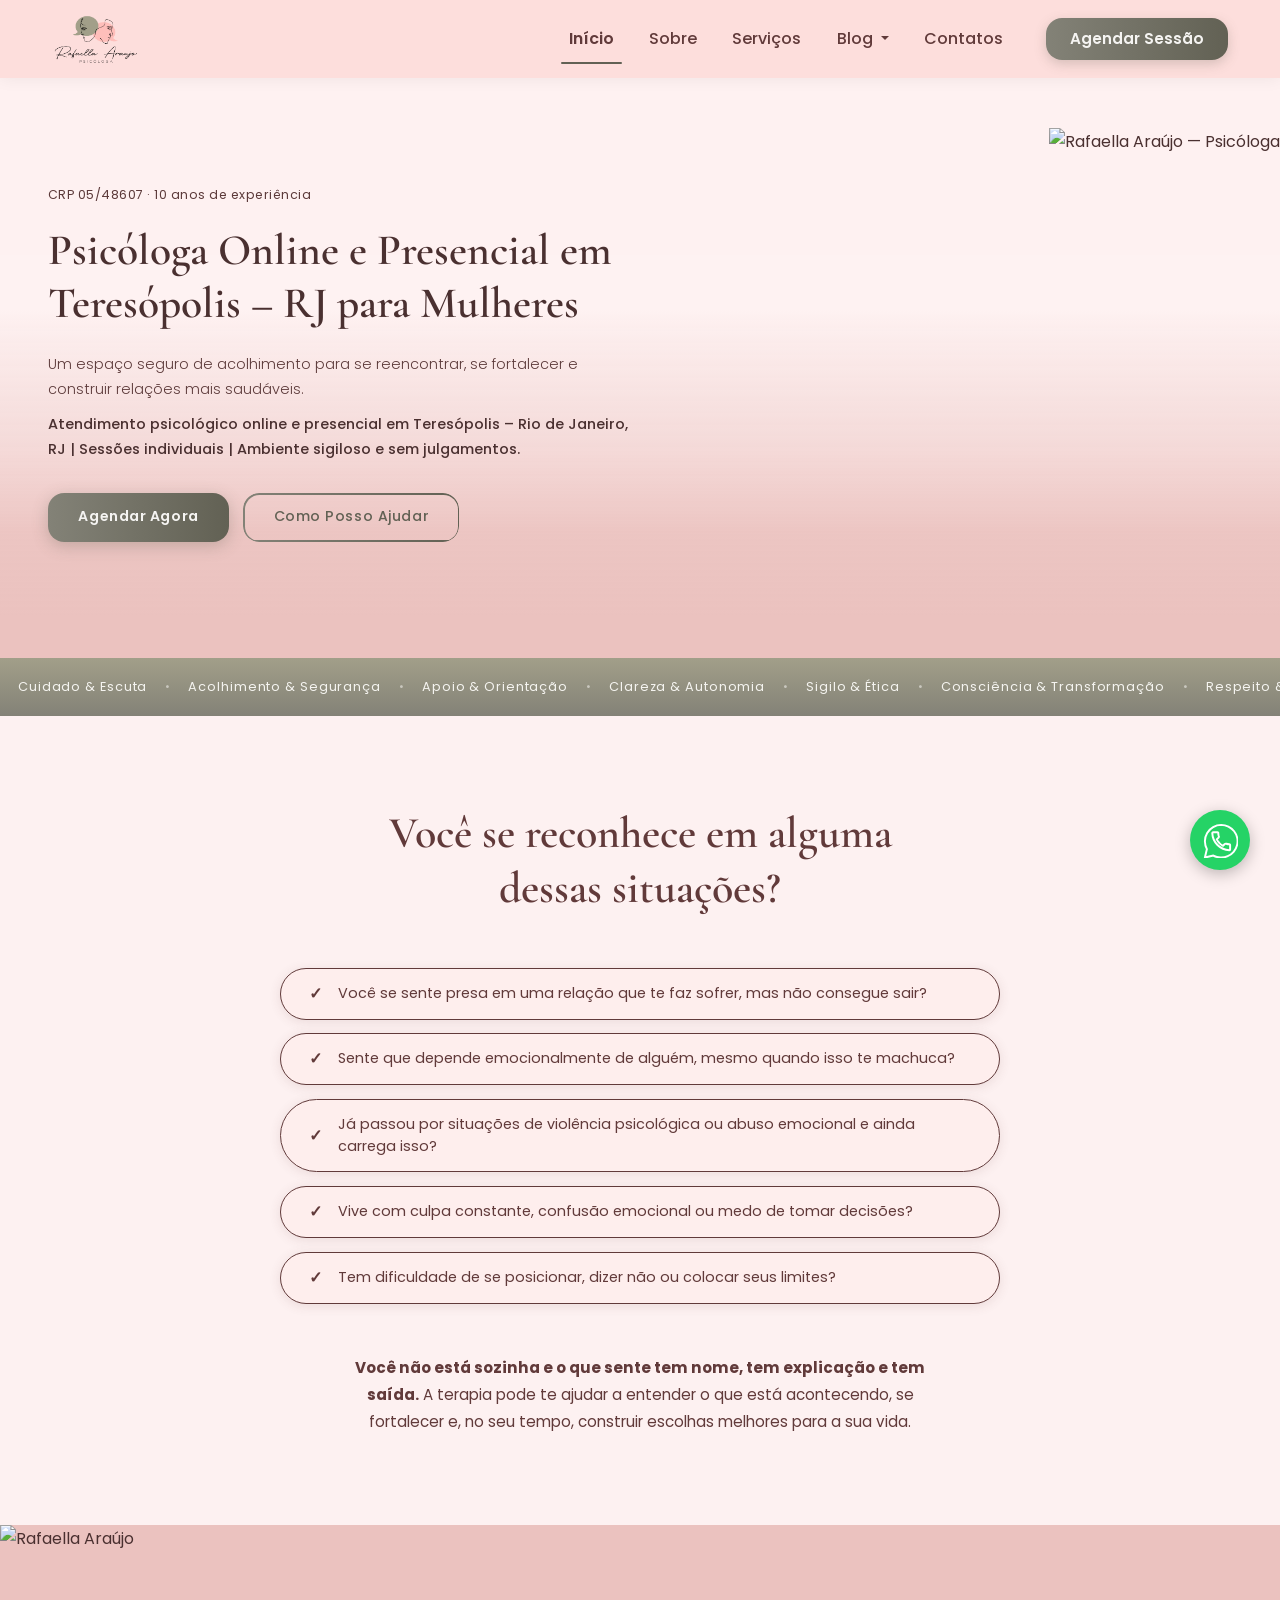
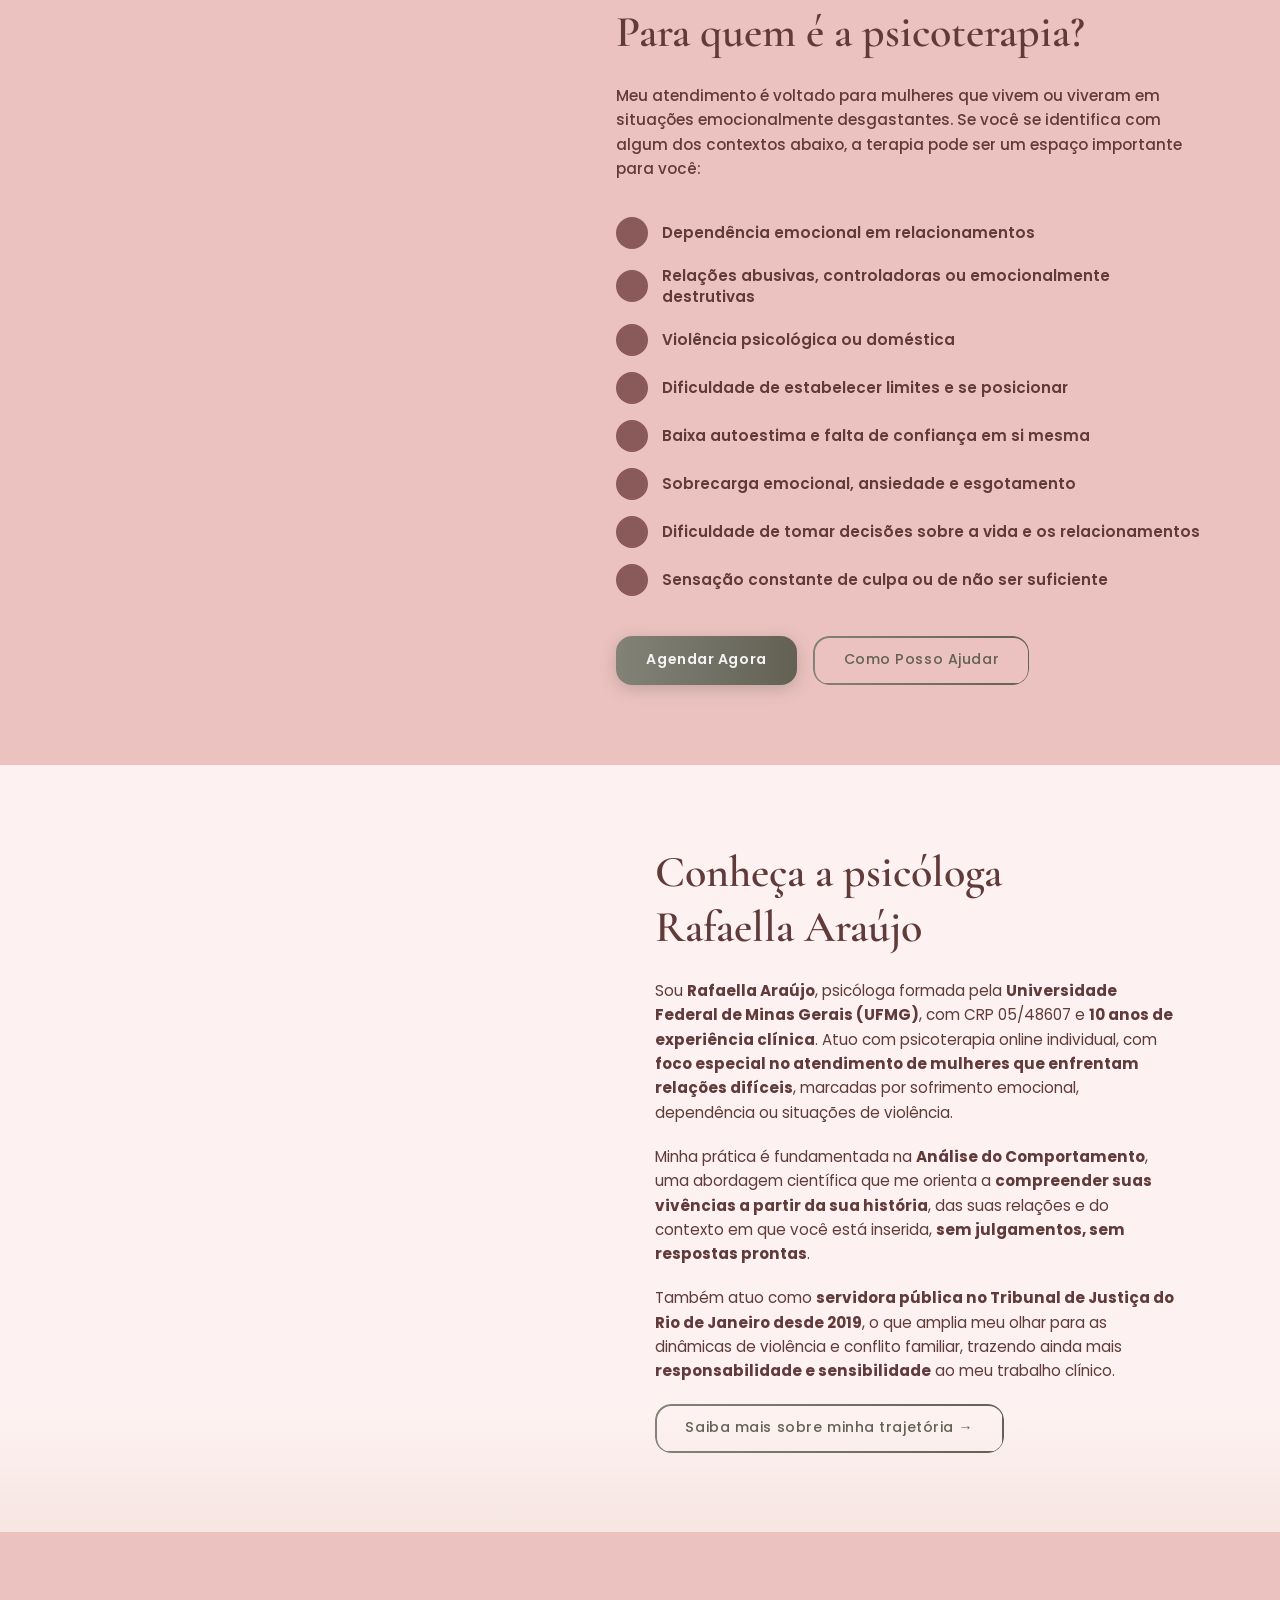
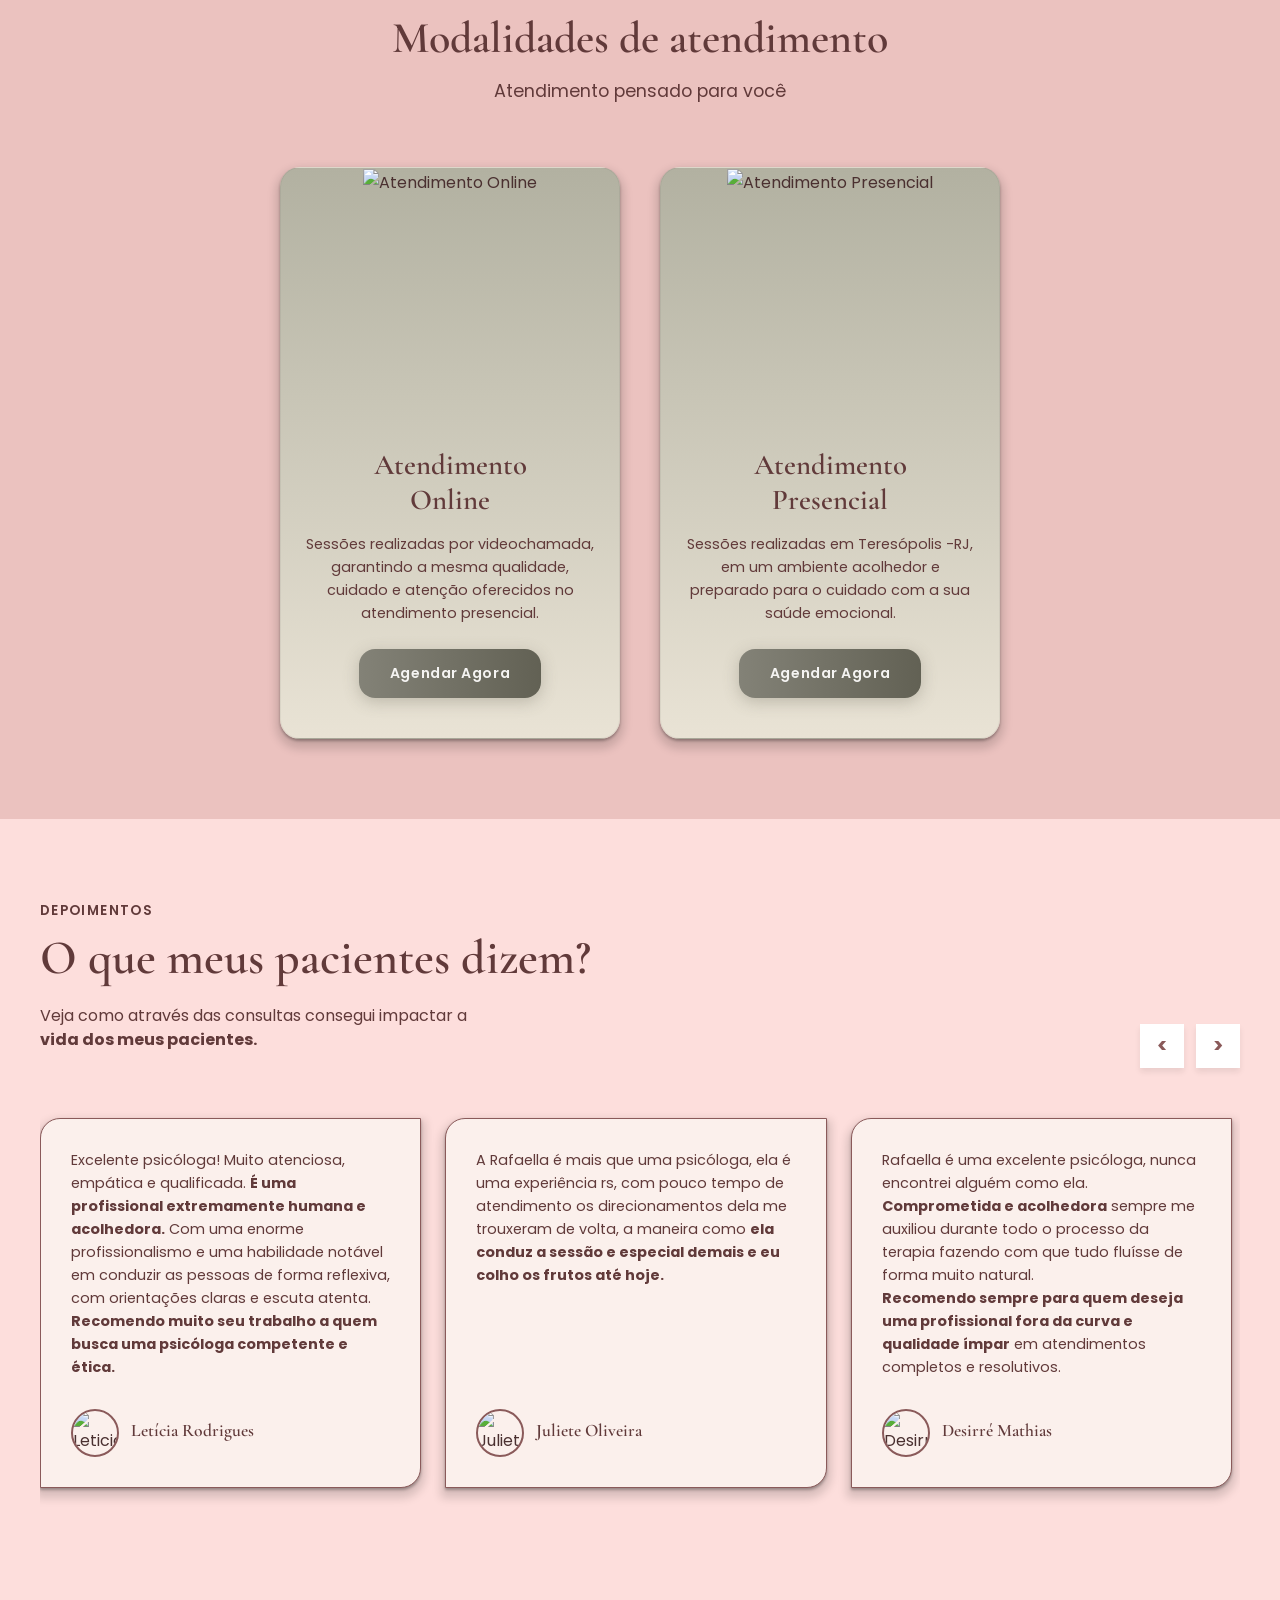
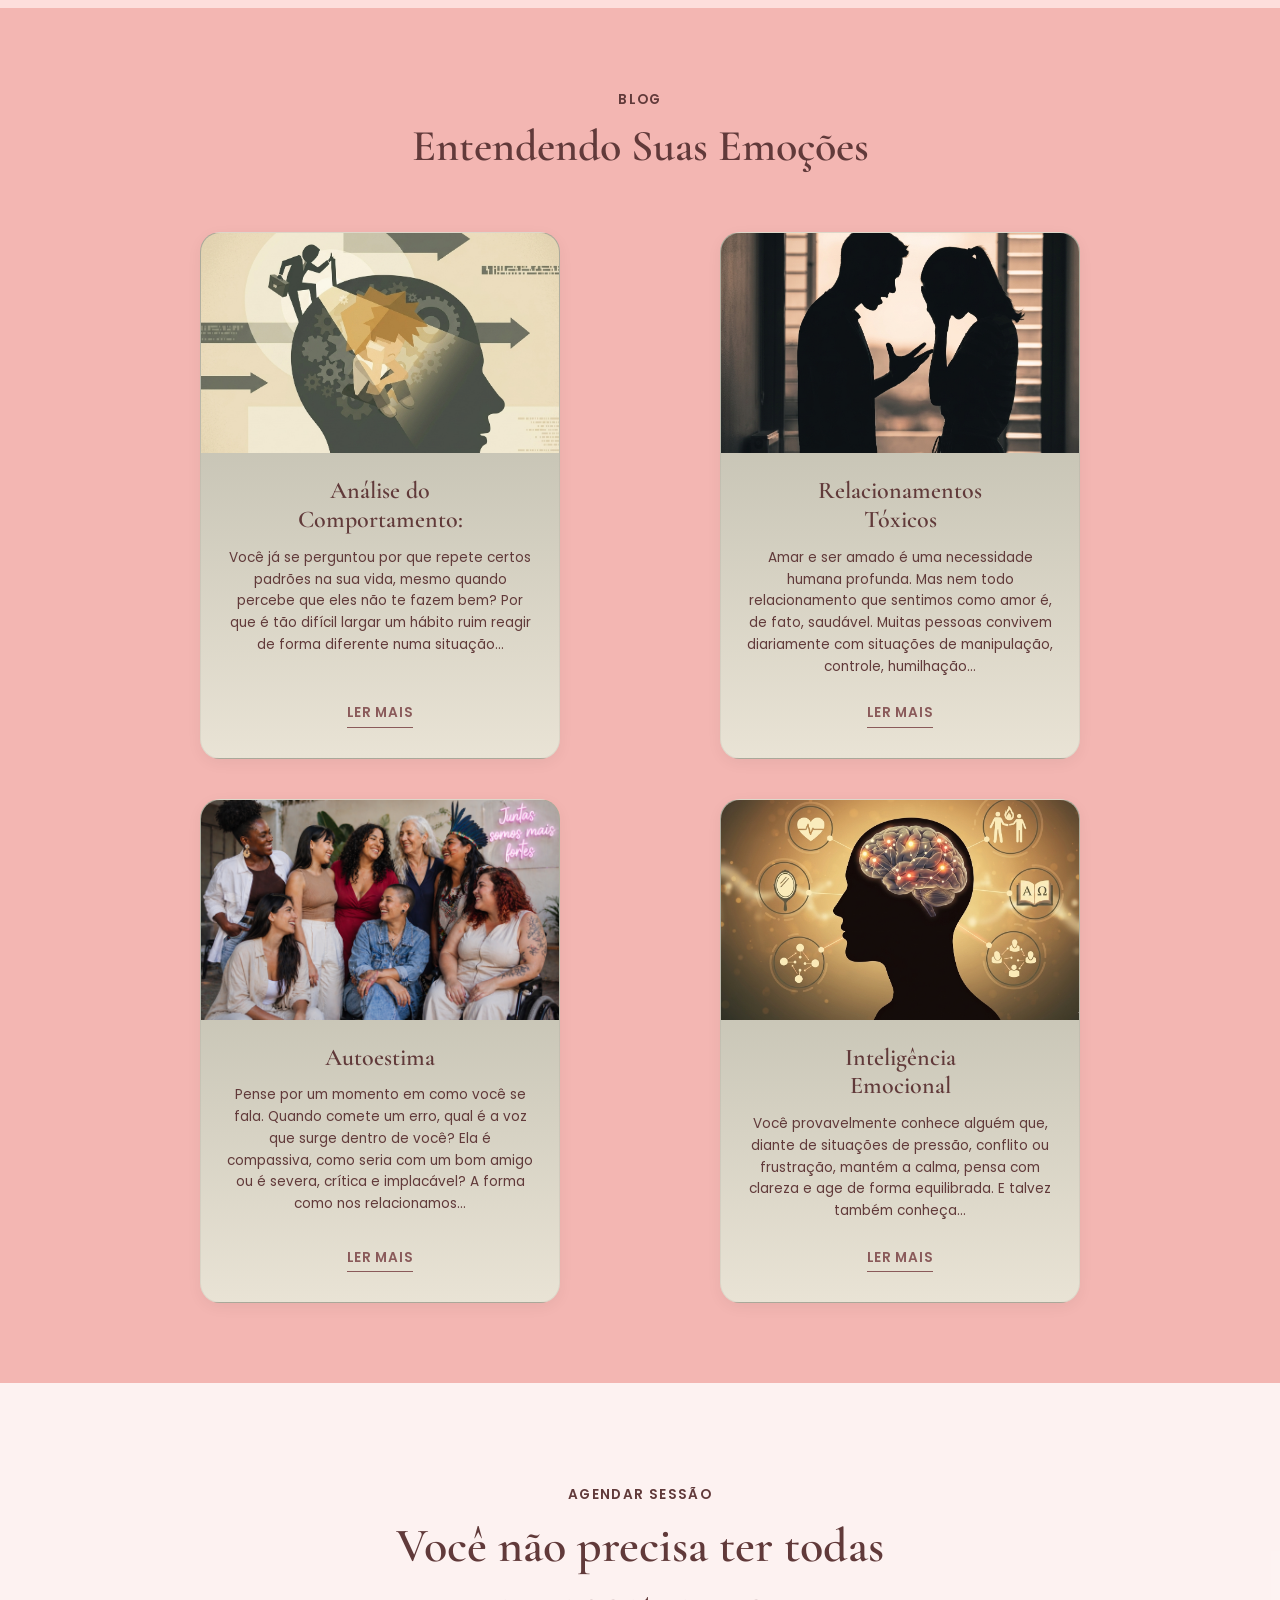
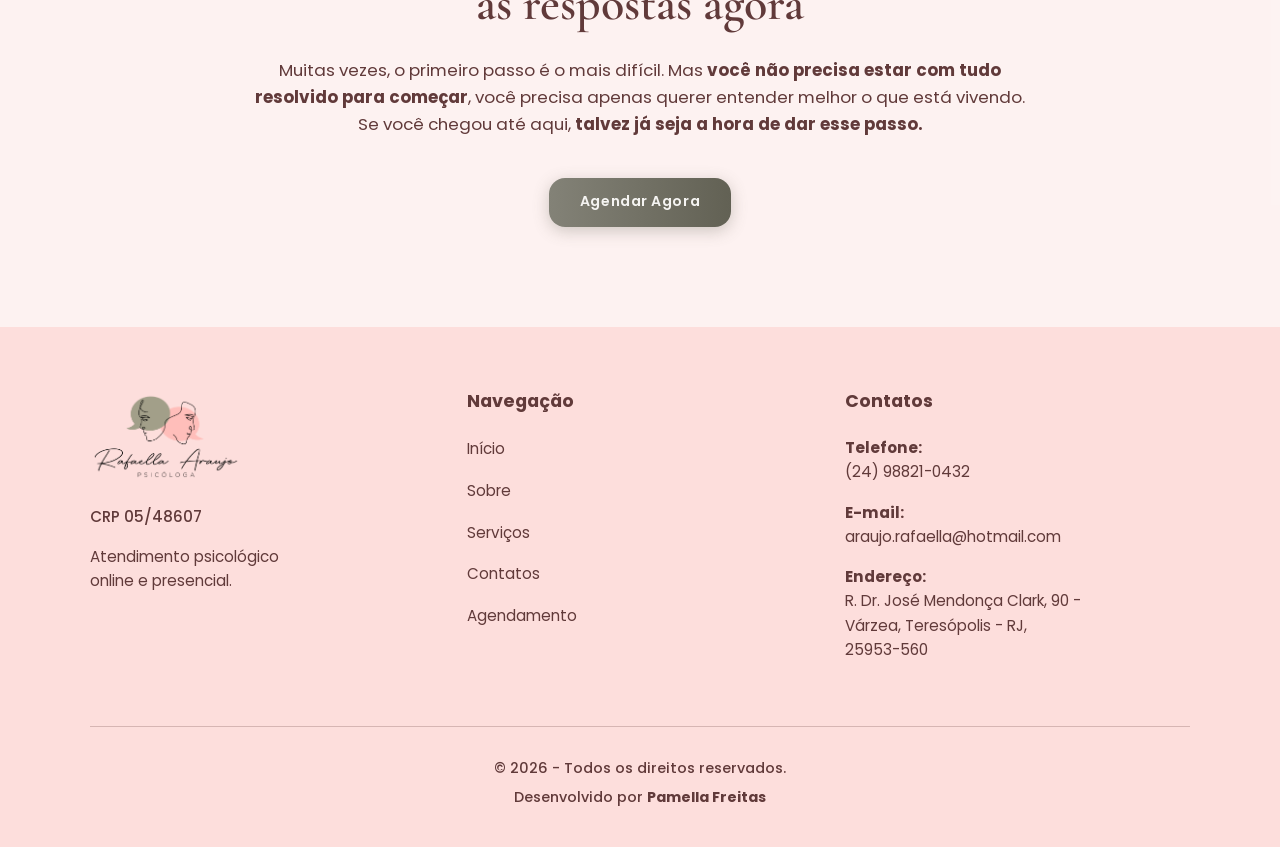
==== commit e9150322: "atualização do site" ====
--- a/index.html
+++ b/index.html
@@ -11,12 +11,12 @@
     content="psicóloga Teresópolis, psicologia online, mulheres relações difíceis, Rafaella Araújo psicóloga, CRP 05/48607">
   <meta name="author" content="Rafaella Araújo — Psicóloga Clínica">
   <meta name="robots" content="index, follow">
-  <link rel="canonical" href="https://rafaellaaraujo.com.br/">
+  <link rel="canonical" href="https://www.psirafaellaaraujo.com.br/">
   <meta property="og:title" content="Psicóloga Online e Presencial em Teresópolis – RJ | Rafaella Araújo">
   <meta property="og:description"
     content="Um espaço seguro de acolhimento para se reencontrar, se fortalecer e construir relações mais saudáveis.">
   <meta property="og:type" content="website">
-  <meta property="og:url" content="https://rafaellaaraujo.com.br/">
+  <meta property="og:url" content="https://www.psirafaellaaraujo.com.br/">
   <meta property="og:locale" content="pt_BR">
   <meta name="twitter:card" content="summary_large_image">
   <meta name="twitter:title" content="Psicóloga Online e Presencial em Teresópolis – RJ | Rafaella Araújo">
@@ -30,7 +30,7 @@
     "name": "Rafaella Araújo",
     "jobTitle": "Psicóloga Clínica",
     "description": "Psicóloga CRP 05/48607 com 10 anos de experiência, especializada em atendimento online e presencial em Teresópolis – RJ.",
-    "url": "https://rafaellaaraujo.com.br/",
+    "url": "https://www.psirafaellaaraujo.com.br/",
     "telephone": "+5524988210432",
     "address": {
       "@type": "PostalAddress",
@@ -49,6 +49,8 @@
   <link href="https://cdn.jsdelivr.net/npm/bootstrap@5.3.3/dist/css/bootstrap.min.css" rel="stylesheet"
     integrity="sha384-QWTKZyjpPEjISv5WaRU9OFeRpok6YctnYmDr5pNlyT2bRjXh0JMhjY6hW+ALEwIH" crossorigin="anonymous">
   <link rel="stylesheet" href="index.css">
+  <meta property="og:image" content="https://www.psirafaellaaraujo.com.br/img/banner-rafaella.JPG">
+  <meta name="twitter:image" content="https://www.psirafaellaaraujo.com.br/img/banner-rafaella.JPG">
 </head>
 
 <body>
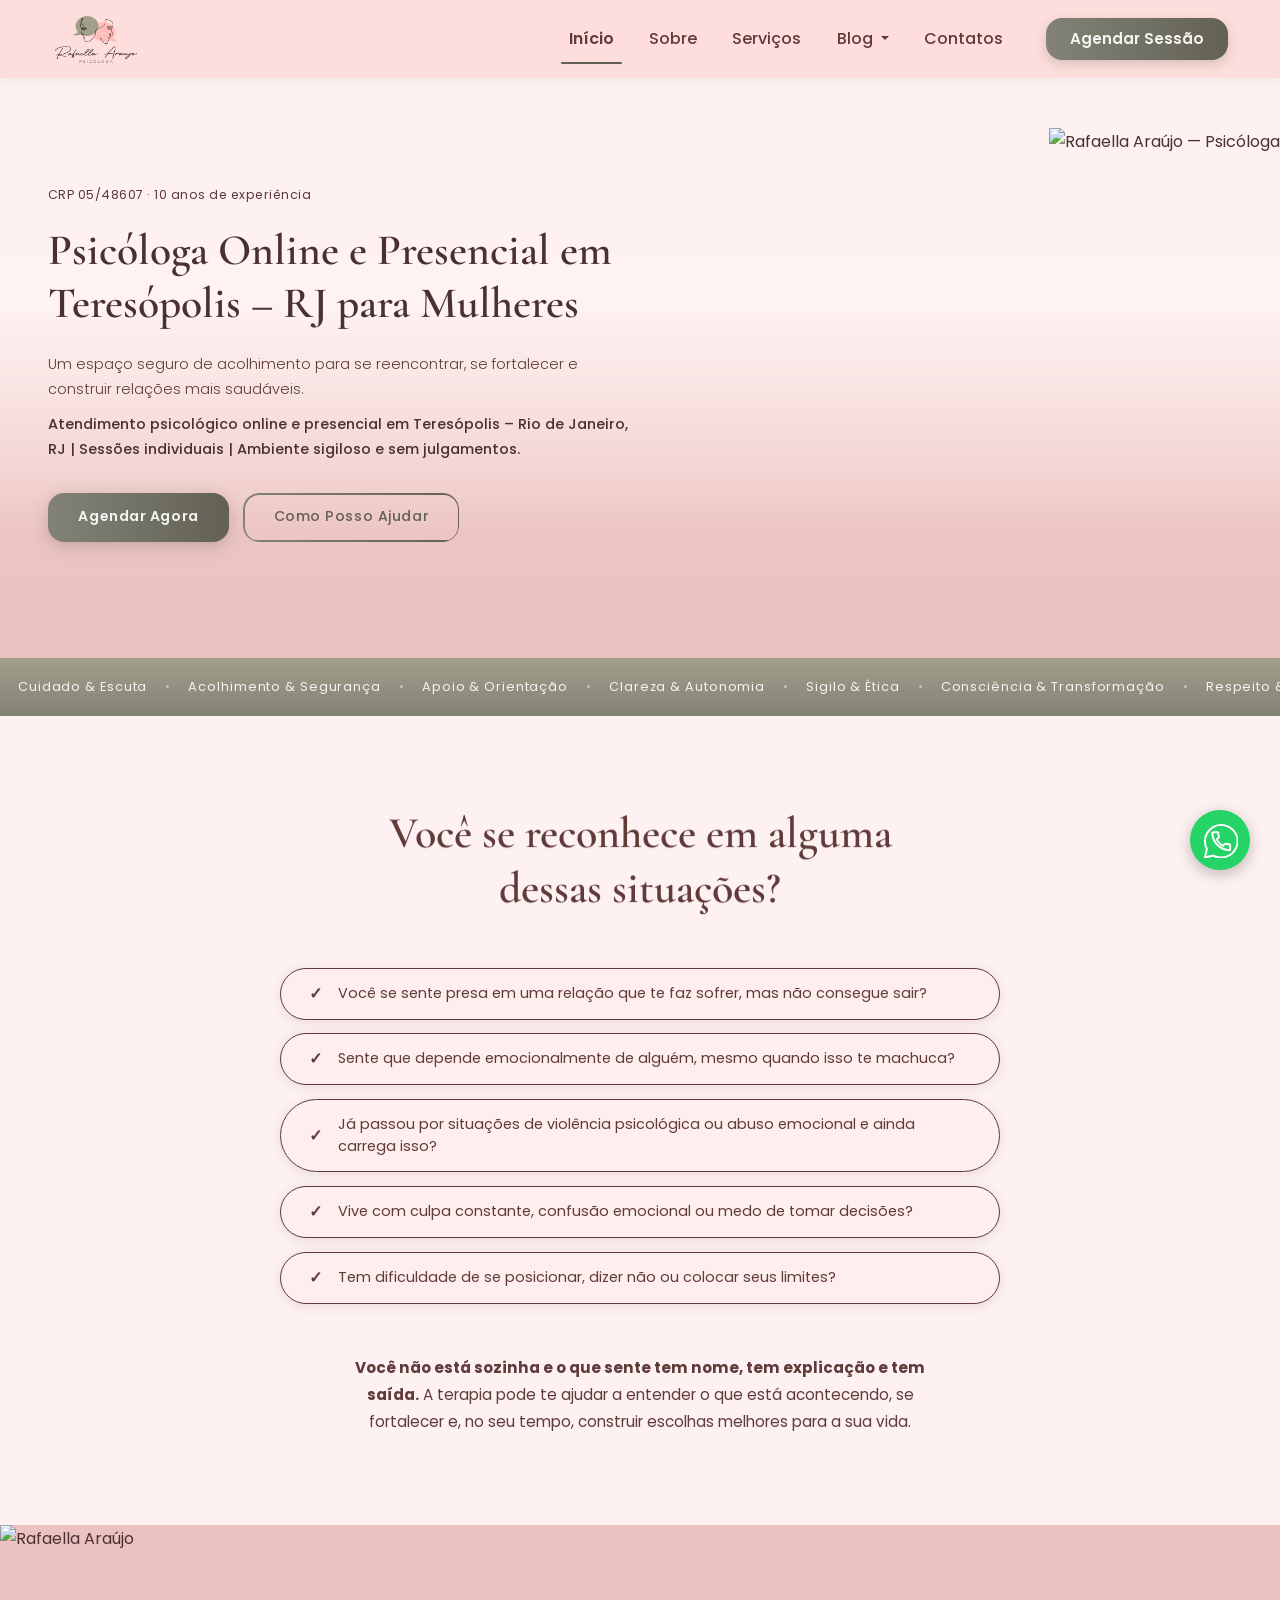
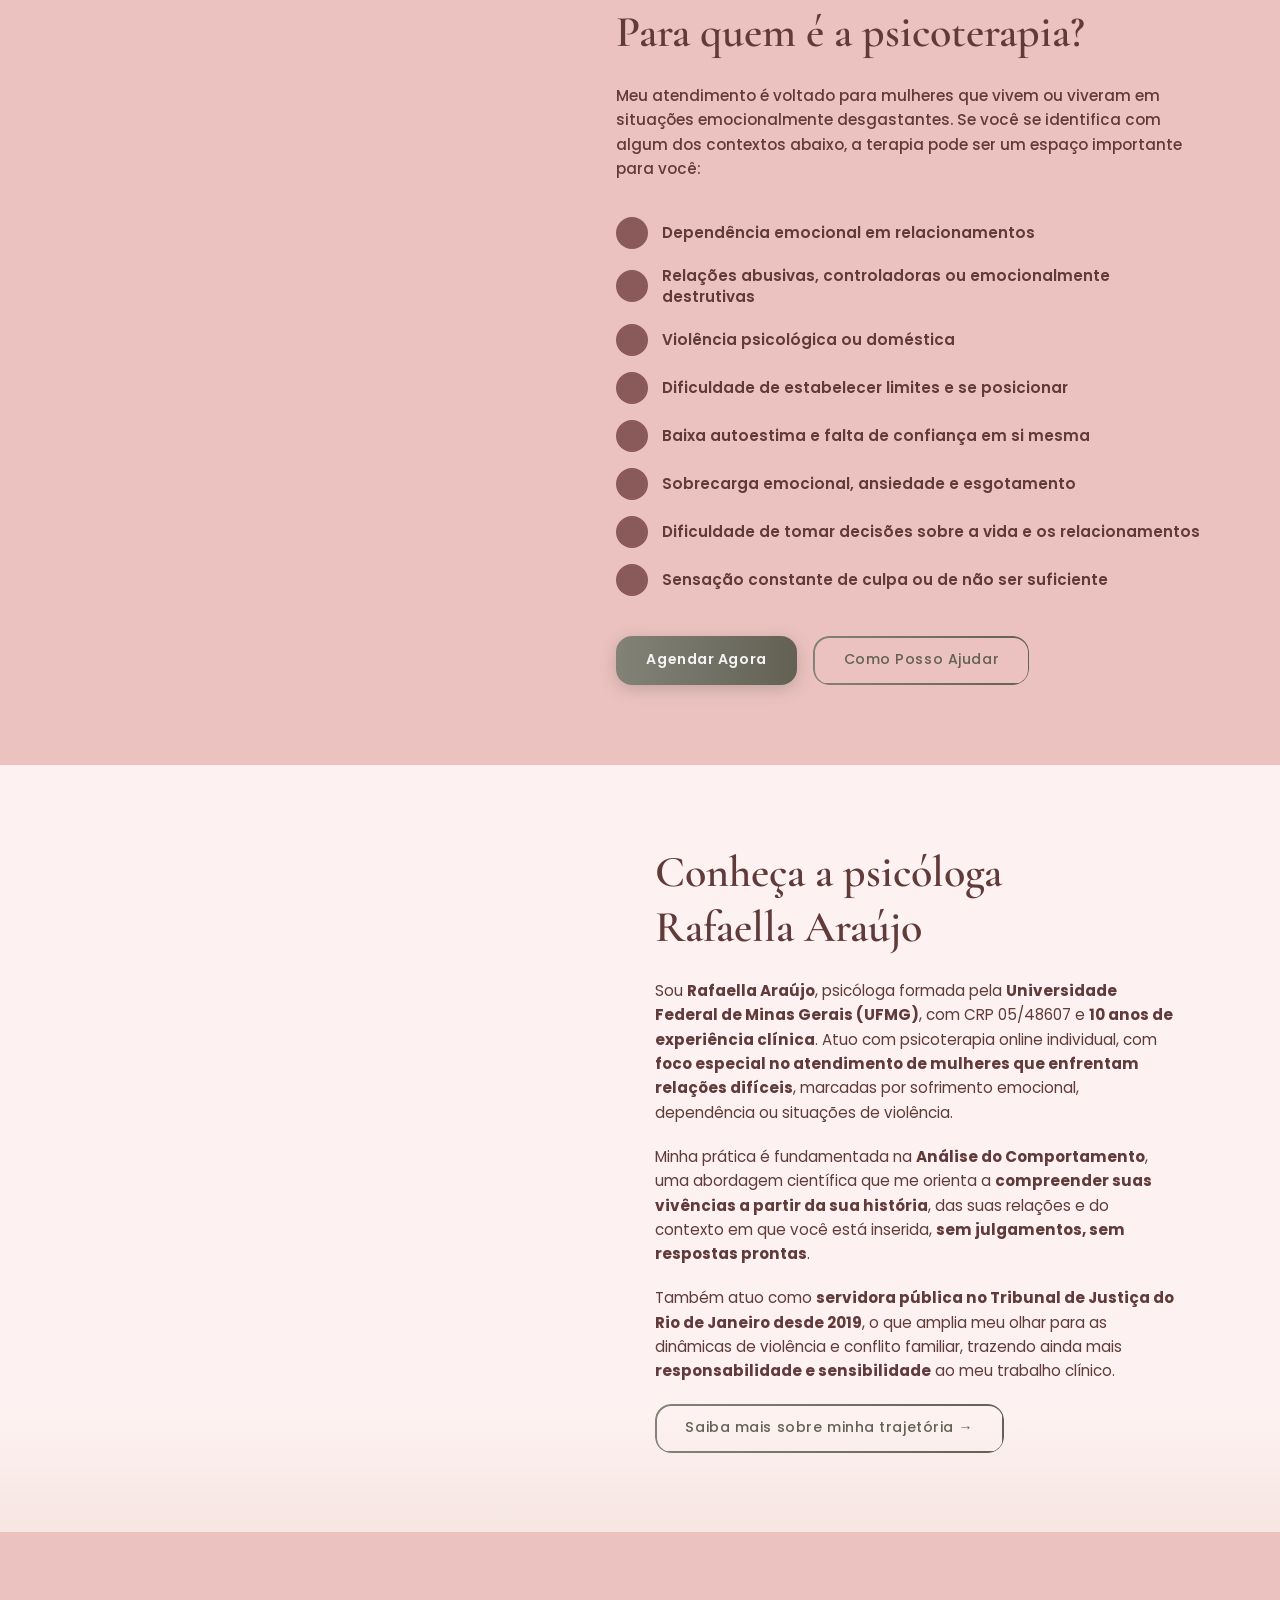
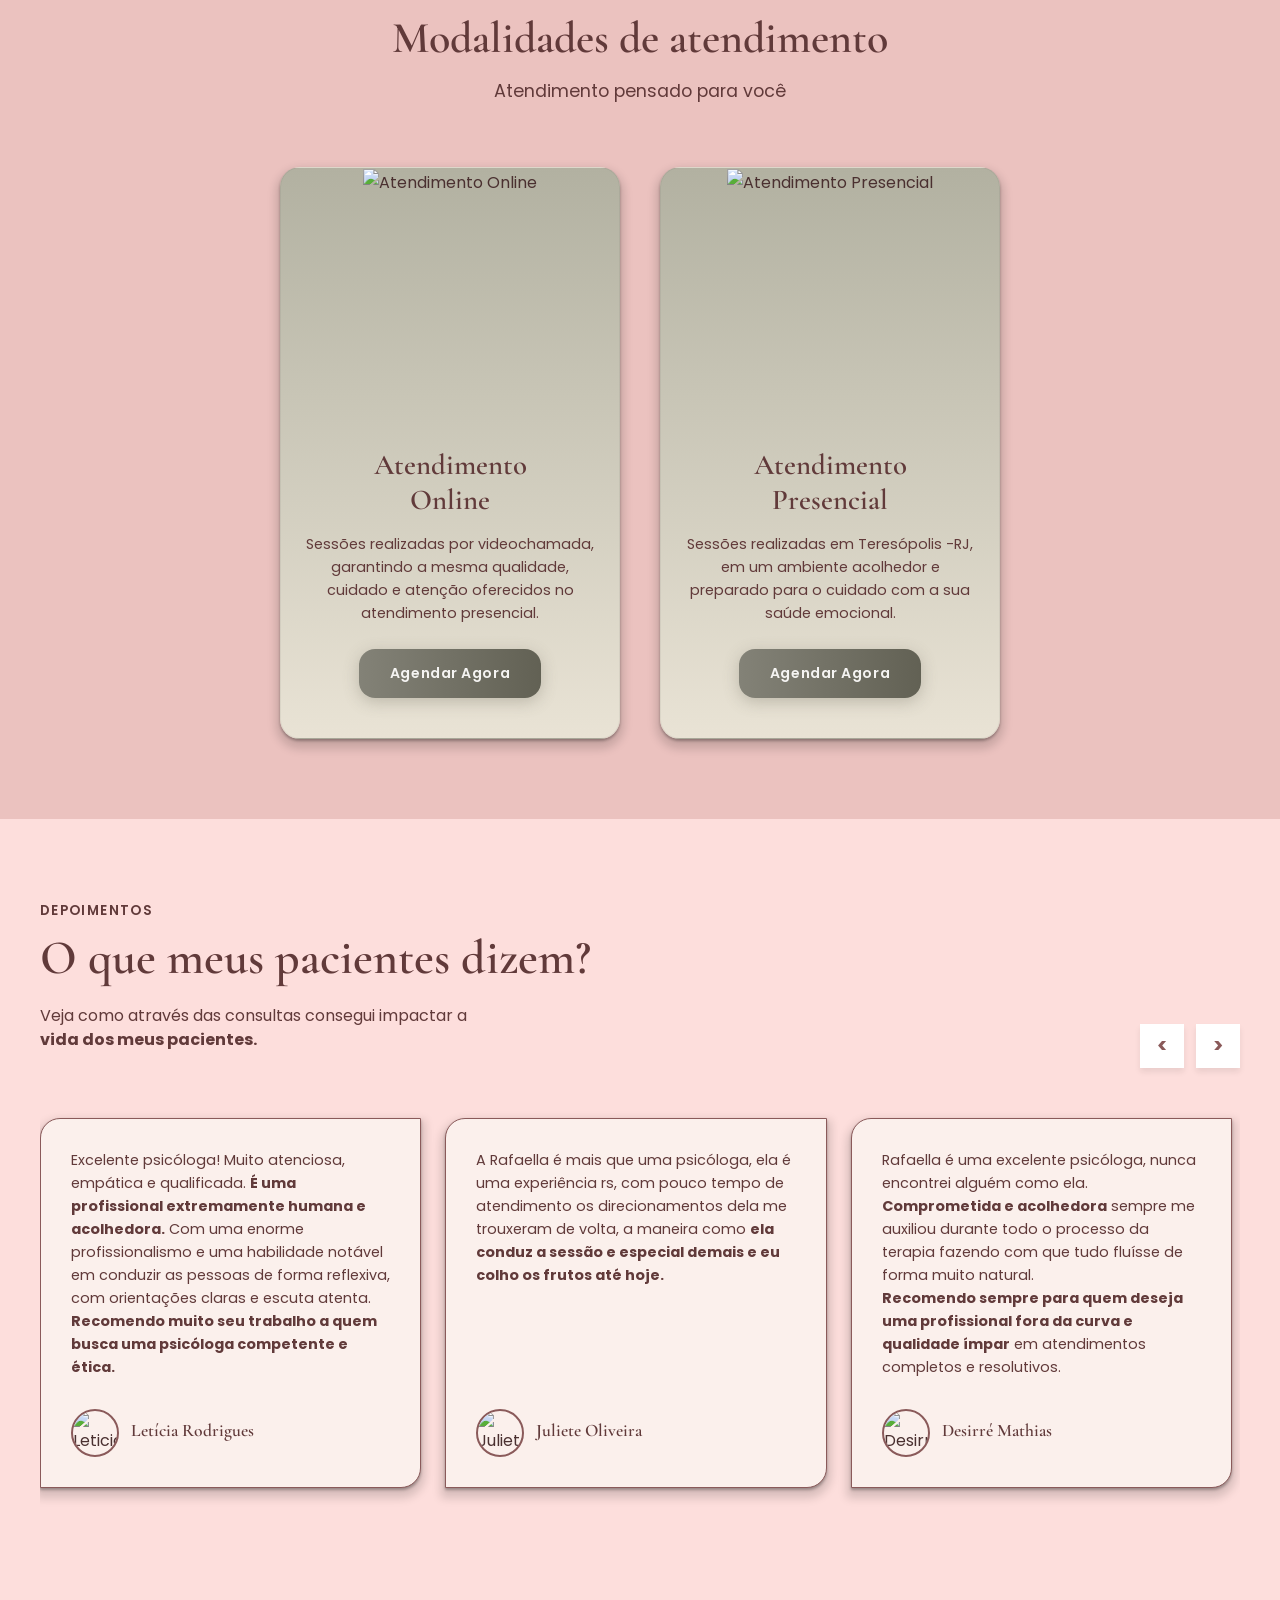
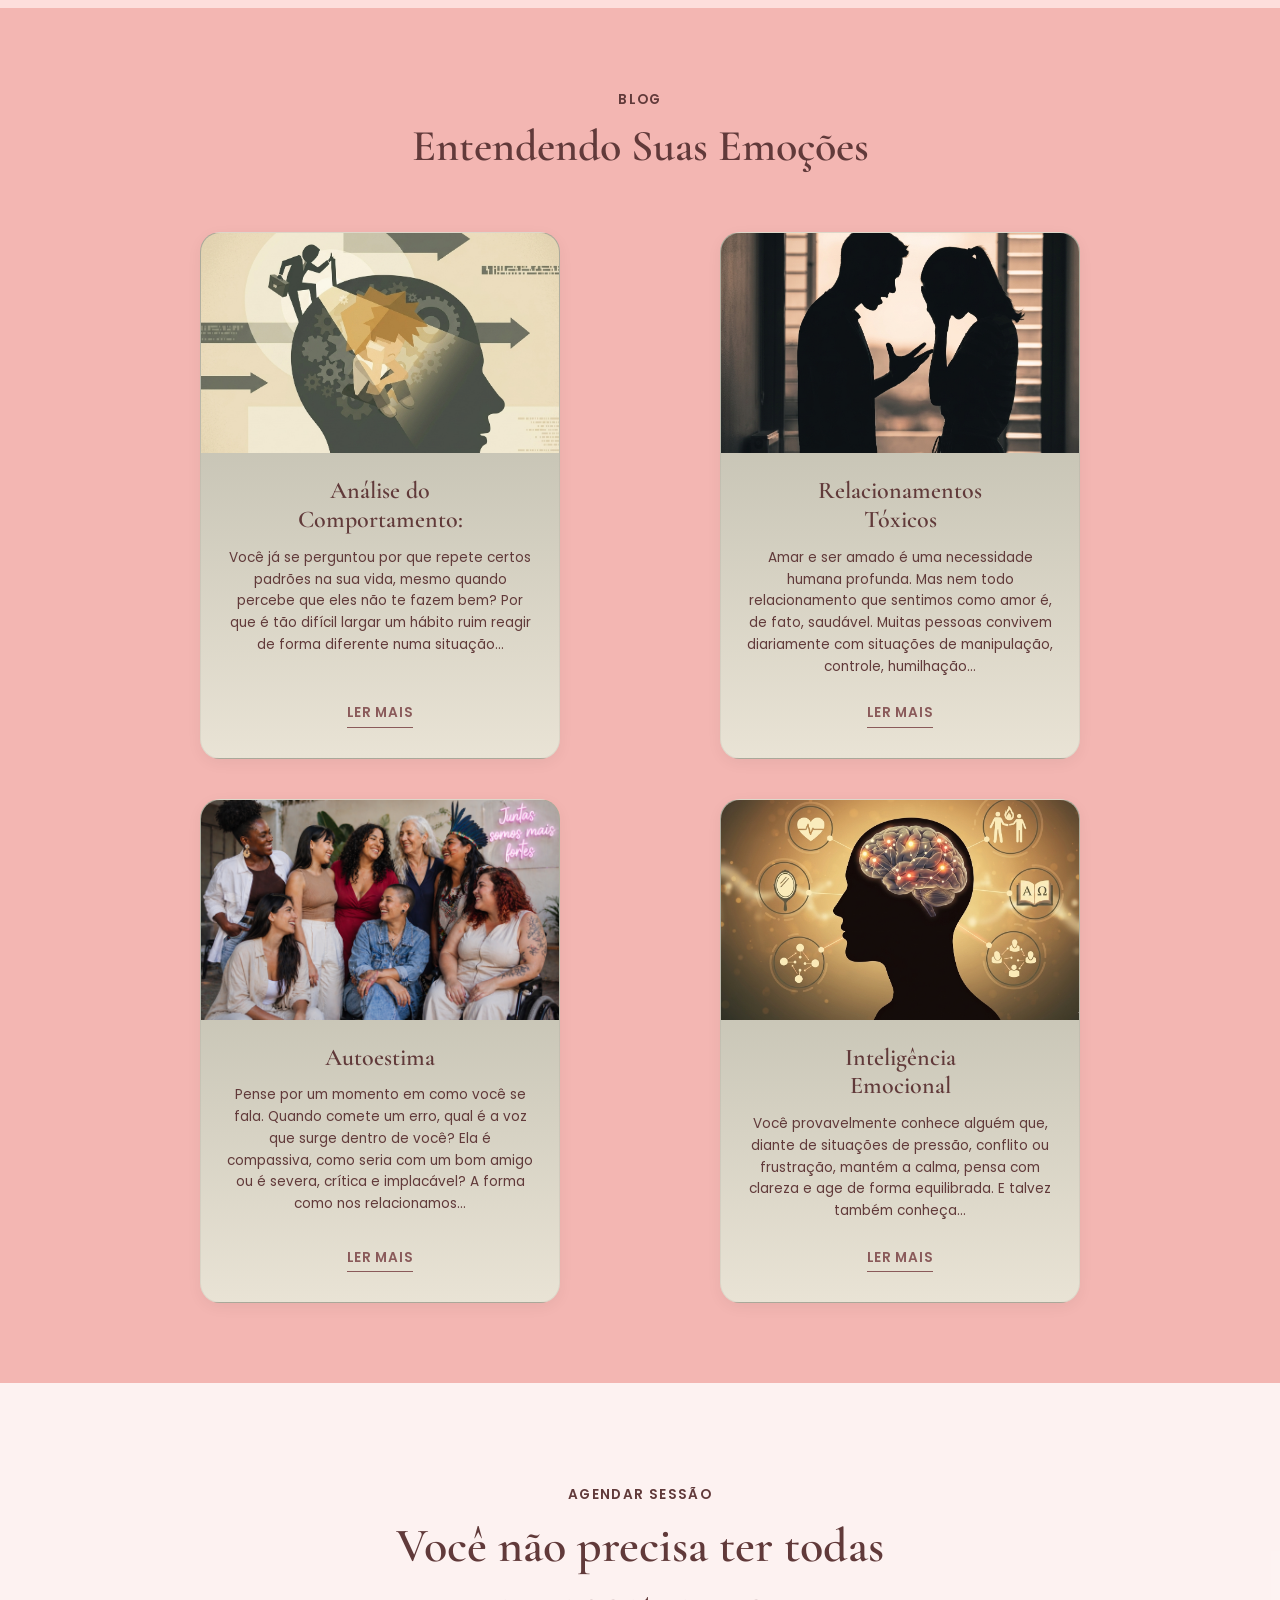
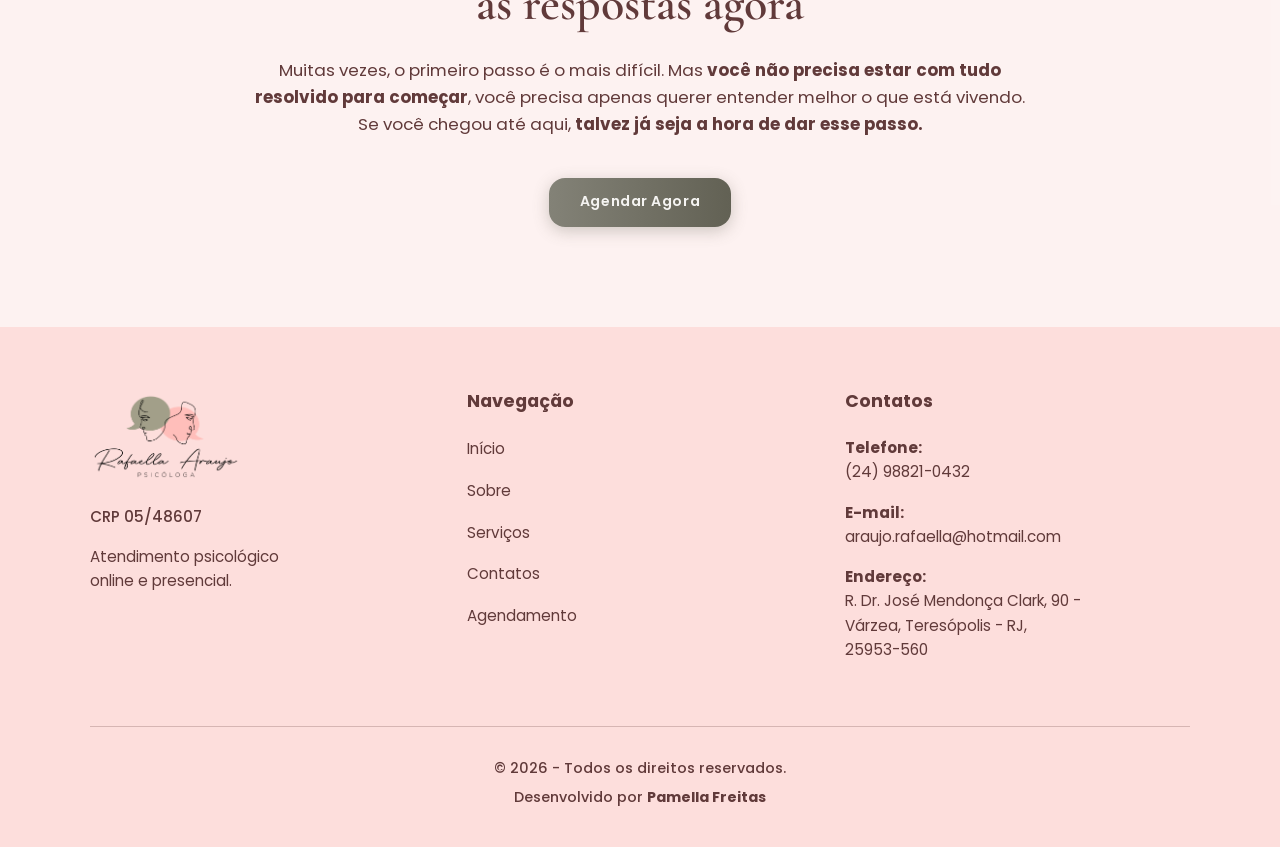
==== commit 41ade5b1: "add tag google" ====
--- a/index.html
+++ b/index.html
@@ -51,6 +51,15 @@
   <link rel="stylesheet" href="index.css">
   <meta property="og:image" content="https://www.psirafaellaaraujo.com.br/img/banner-rafaella.JPG">
   <meta name="twitter:image" content="https://www.psirafaellaaraujo.com.br/img/banner-rafaella.JPG">
+  <link rel="icon" href="img/icone-logo.png" type="image/png">
+    <!-- Google tag (gtag.js) -->
+    <script async src="https://www.googletagmanager.com/gtag/js?id=AW-938064611"></script>
+    <script>
+      window.dataLayer = window.dataLayer || [];
+      function gtag(){dataLayer.push(arguments);}
+      gtag('js', new Date());
+      gtag('config', 'AW-938064611');
+    </script>
 </head>
 
 <body>
